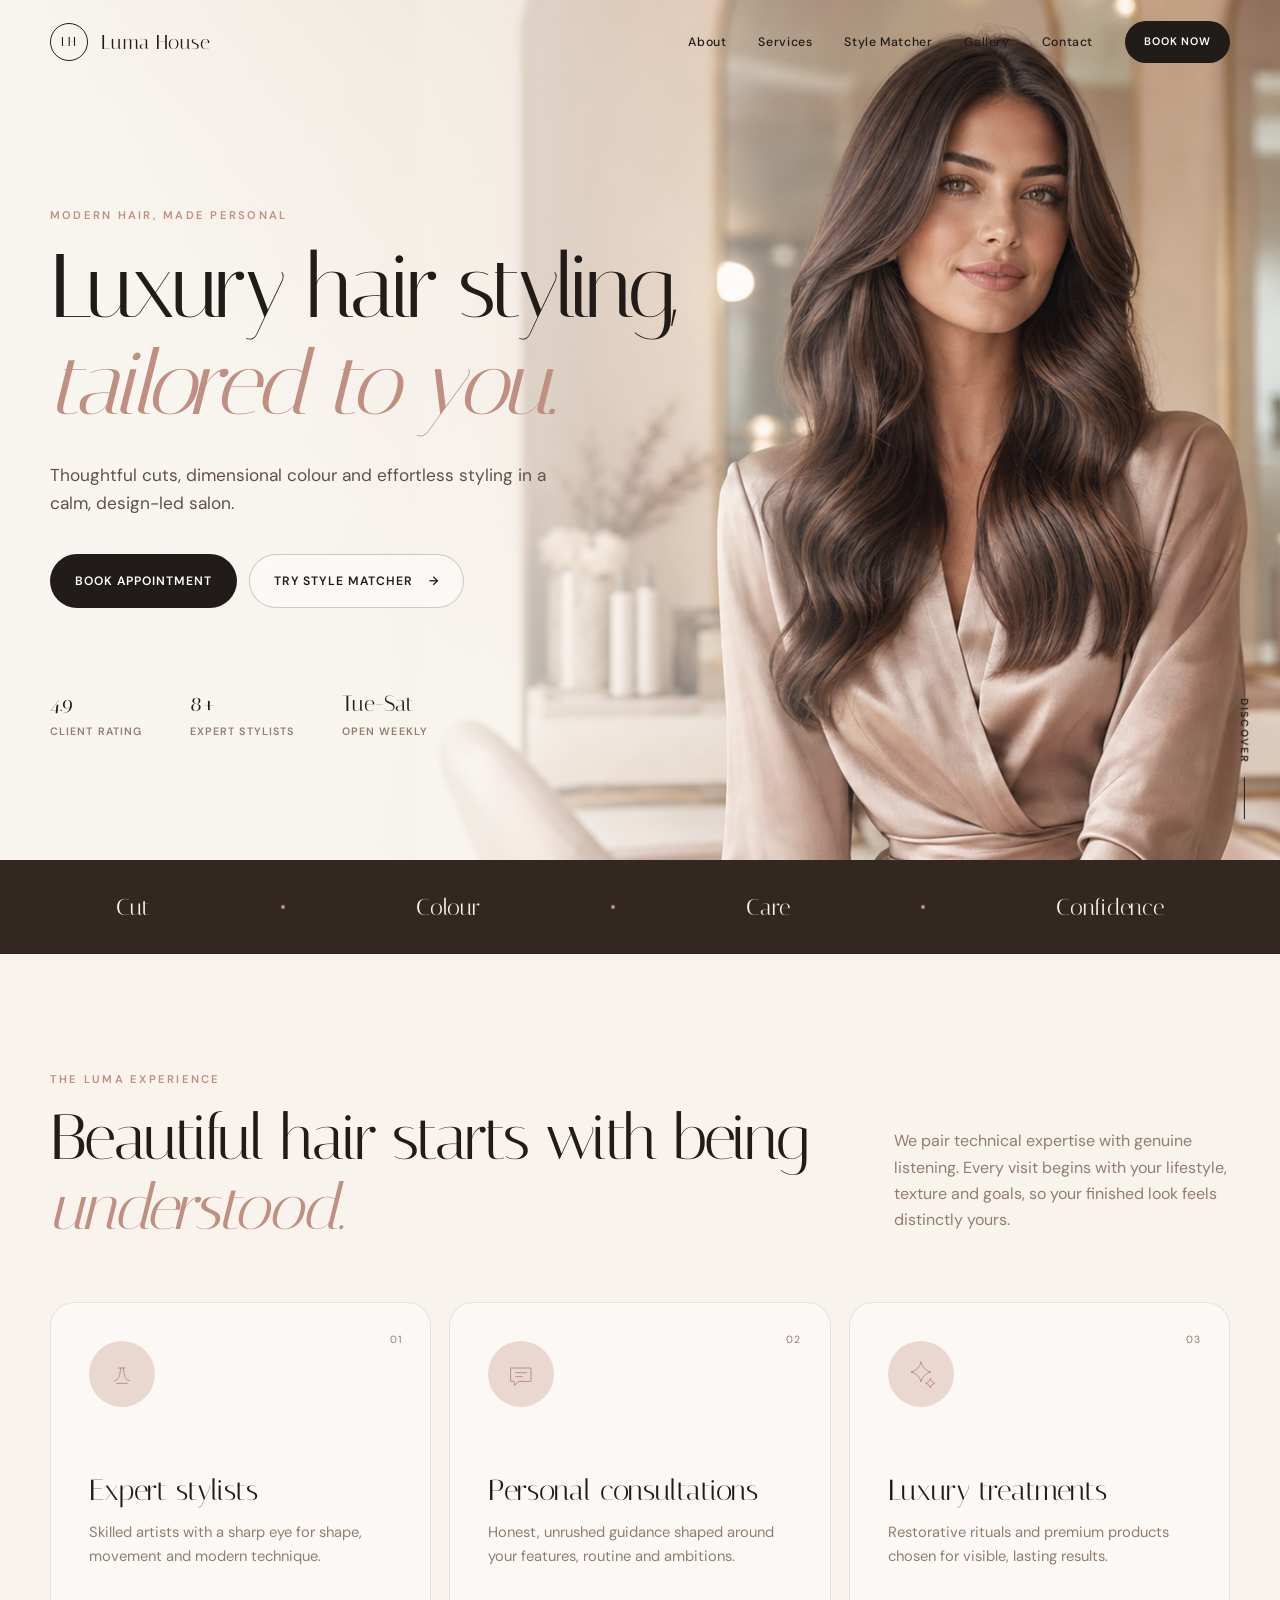
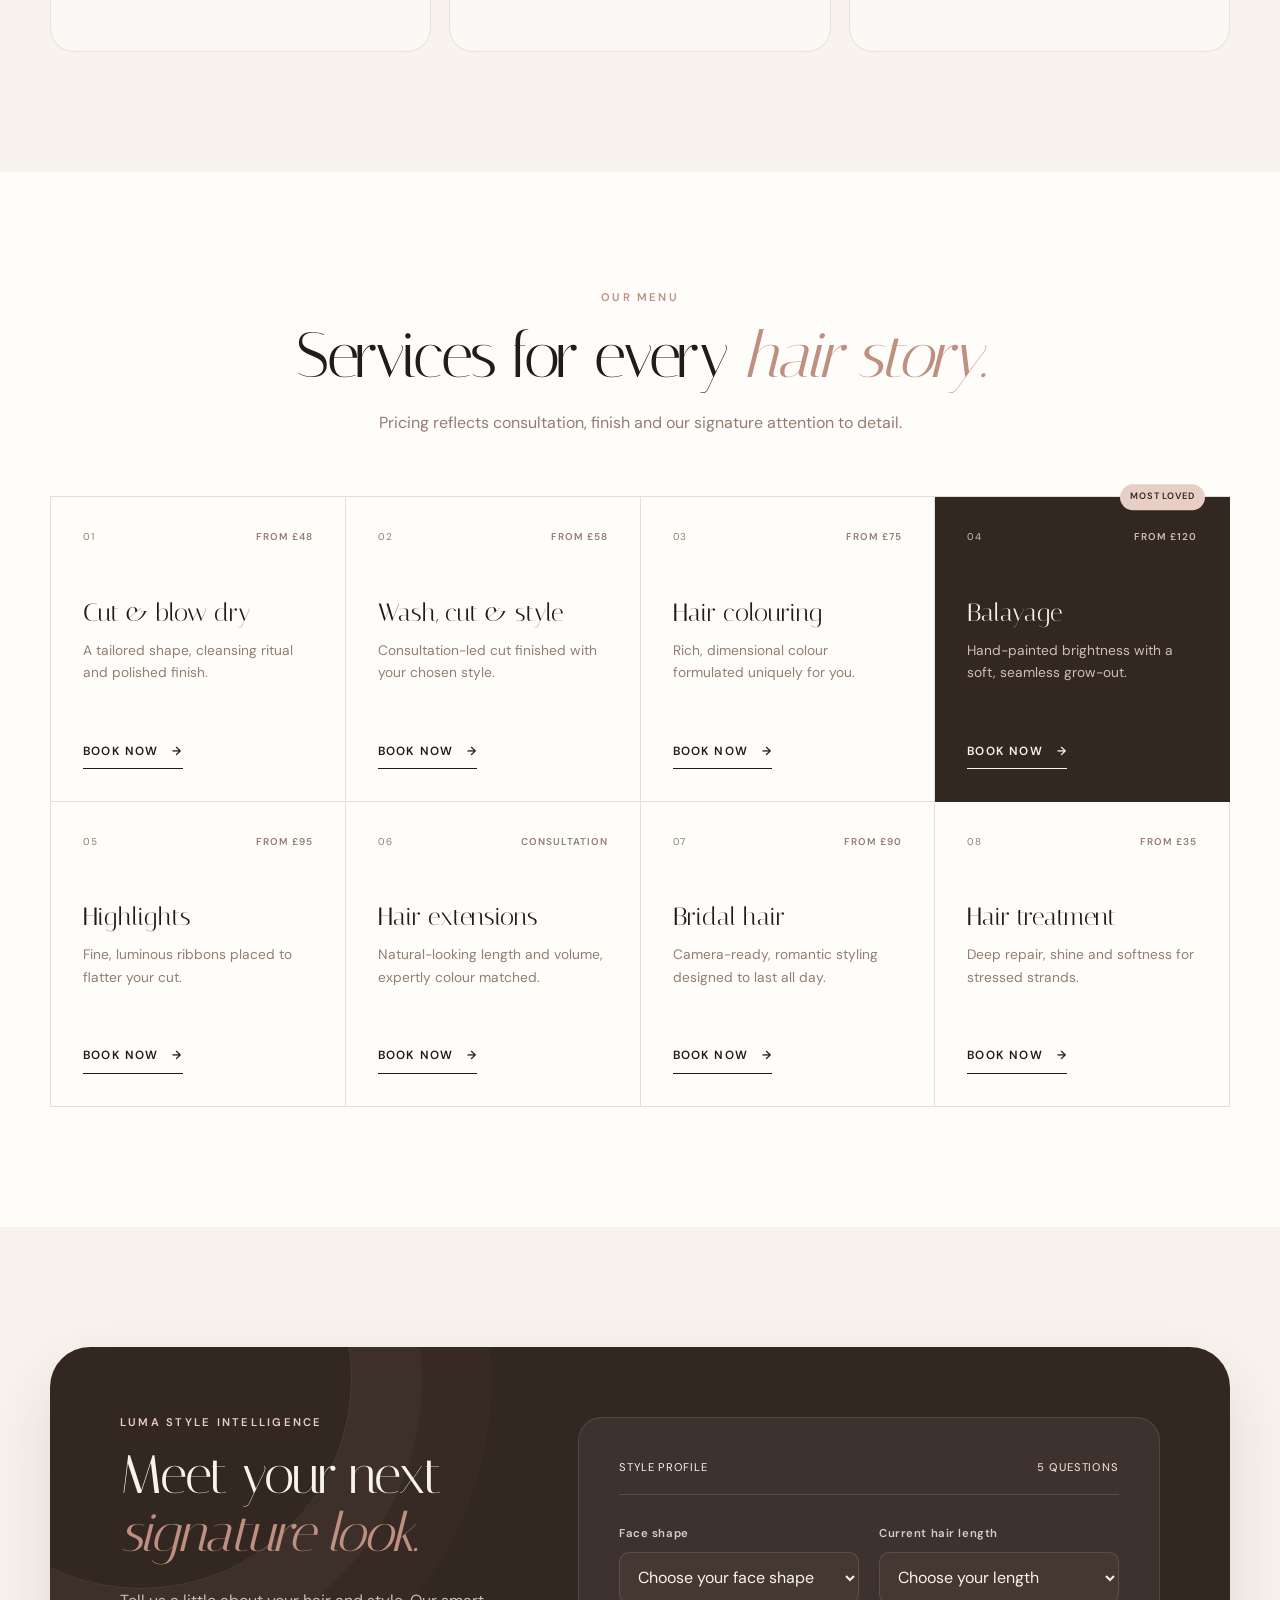
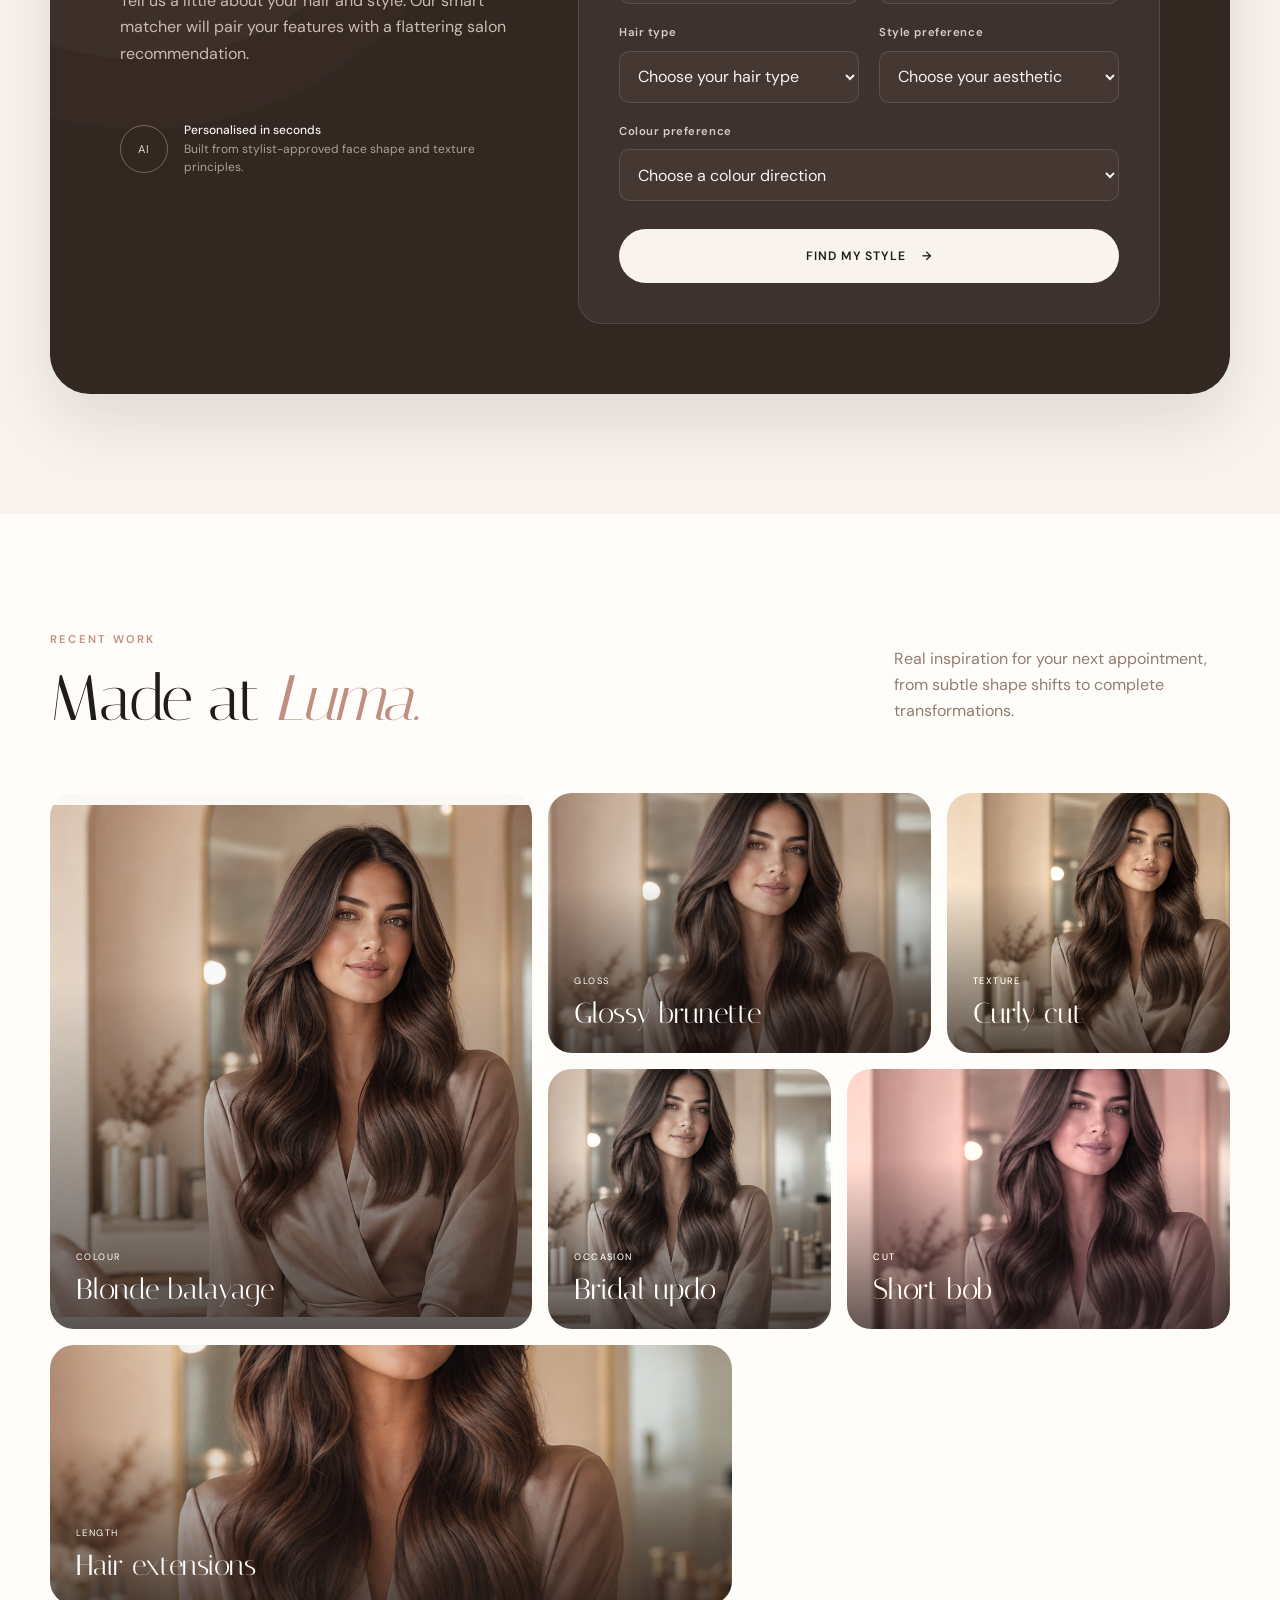
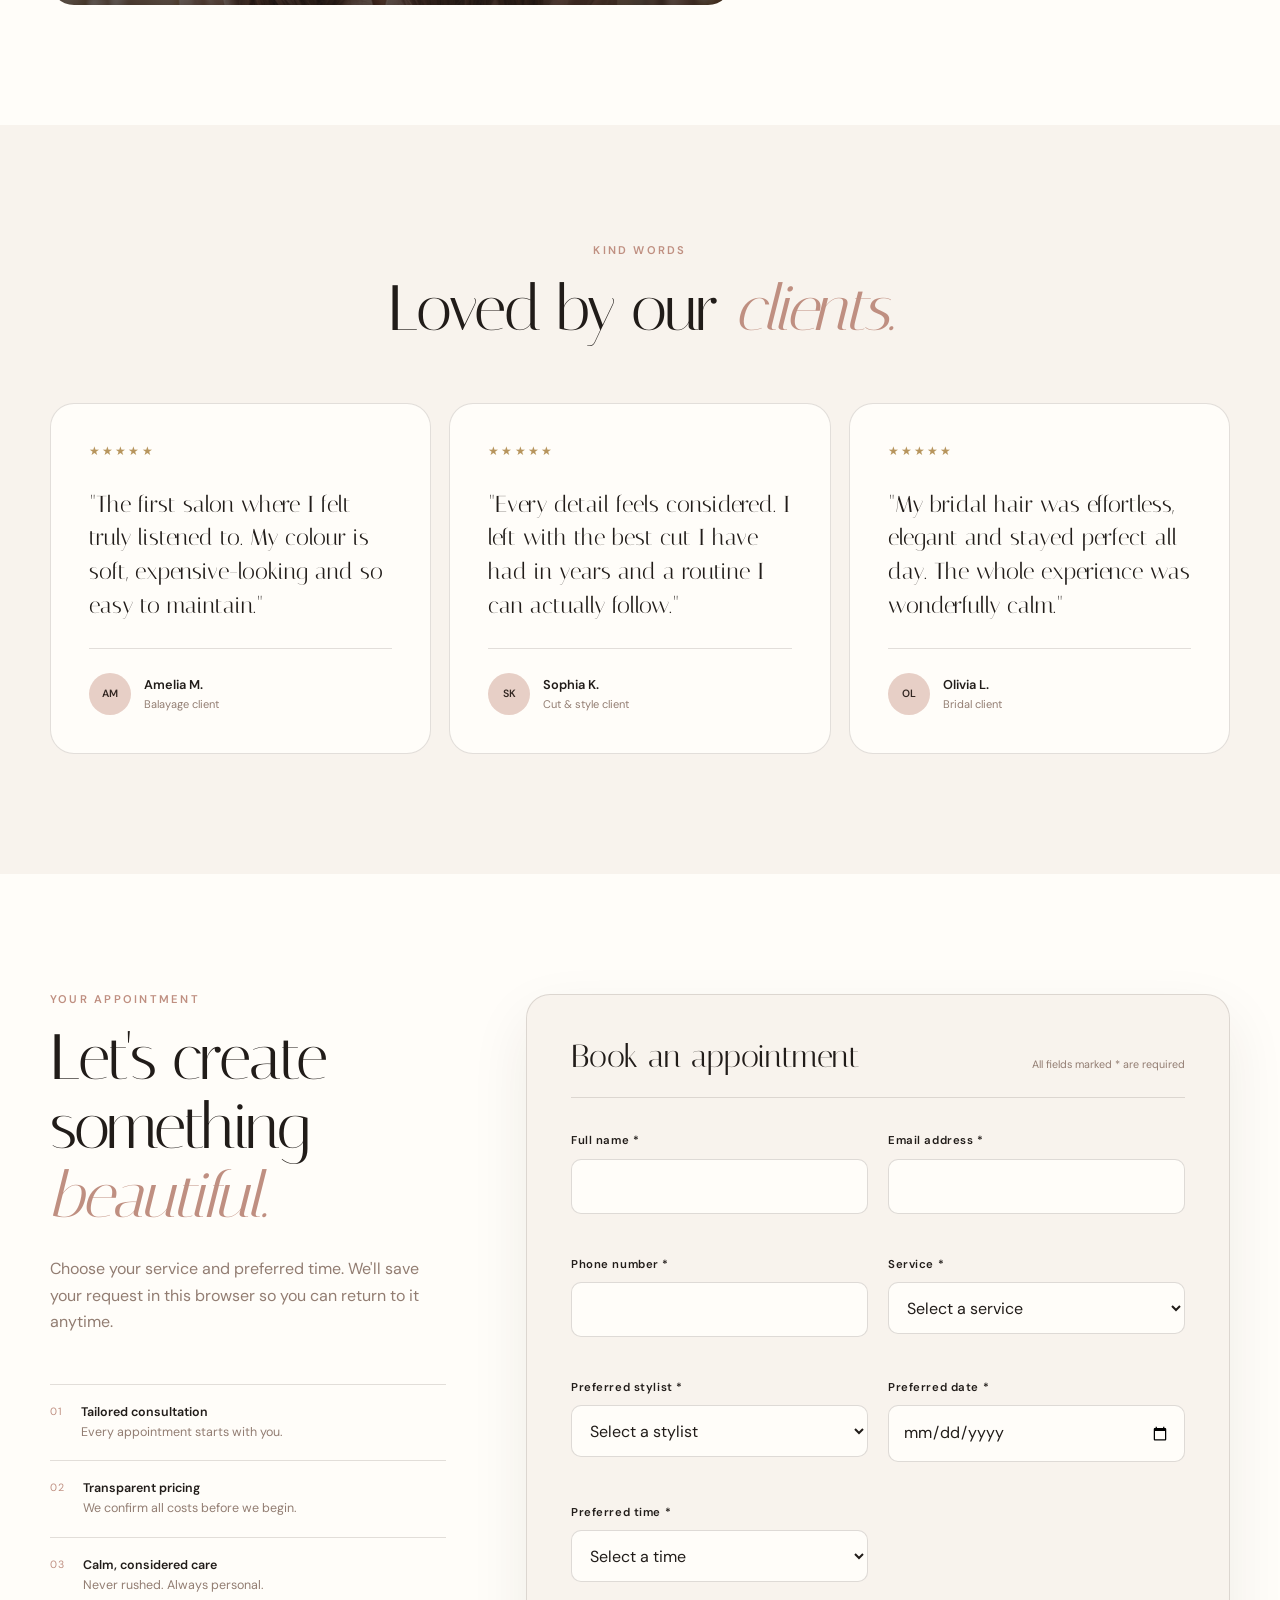
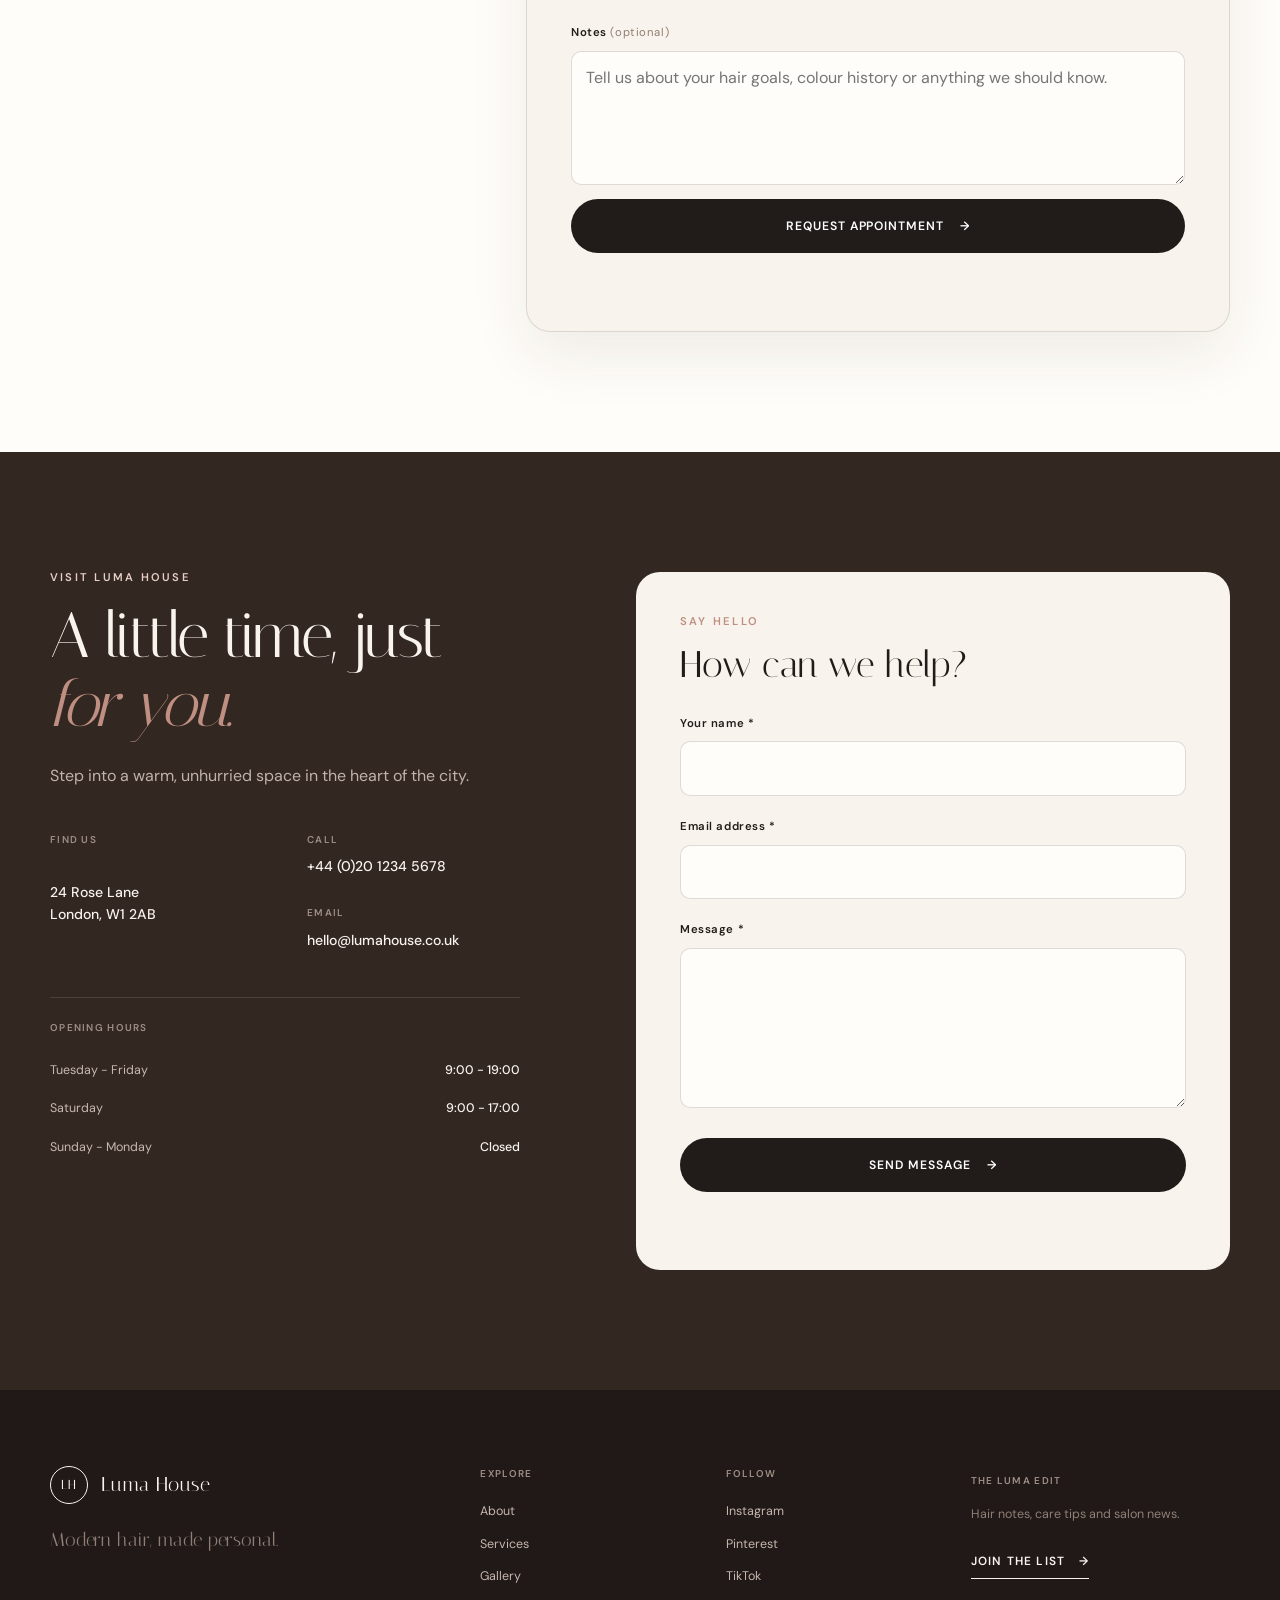
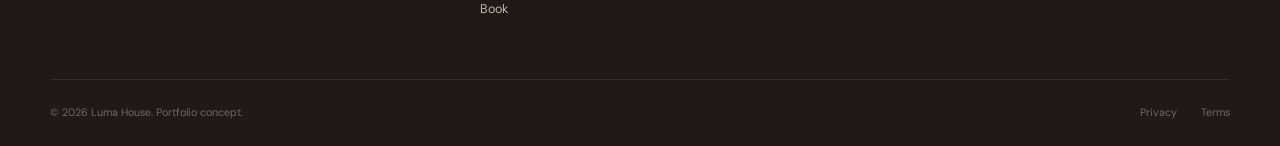
==== index.html @ c241927d "initial commit" ====
<!DOCTYPE html>
<html lang="en">
<head>
  <meta charset="UTF-8">
  <meta name="viewport" content="width=device-width, initial-scale=1.0">
  <meta name="description" content="Luma House is a modern luxury hair salon offering tailored cuts, colour and styling.">
  <title>Luma House | Luxury Hair Salon</title>
  <link rel="preconnect" href="https://fonts.googleapis.com">
  <link rel="preconnect" href="https://fonts.gstatic.com" crossorigin>
  <link href="https://fonts.googleapis.com/css2?family=DM+Sans:wght@400;500;600&family=Italiana&display=swap" rel="stylesheet">
  <link rel="stylesheet" href="styles.css">
</head>
<body>
  <a class="skip-link" href="#main-content">Skip to content</a>

  <header class="site-header" id="site-header">
    <nav class="navbar container" aria-label="Main navigation">
      <a class="brand" href="#home" aria-label="Luma House home">
        <span class="brand-mark">LH</span>
        <span class="brand-name">Luma House</span>
      </a>

      <button class="nav-toggle" type="button" aria-label="Open navigation menu" aria-expanded="false" aria-controls="nav-menu">
        <span></span>
        <span></span>
      </button>

      <div class="nav-menu" id="nav-menu">
        <a href="#about">About</a>
        <a href="#services">Services</a>
        <a href="#style-matcher">Style Matcher</a>
        <a href="#gallery">Gallery</a>
        <a href="#contact">Contact</a>
        <a class="button button-small button-dark" href="#booking">Book now</a>
      </div>
    </nav>
  </header>

  <main id="main-content">
    <section class="hero" id="home" aria-labelledby="hero-title">
      <img class="hero-image" src="assets/salon-hero.png" alt="Client with glossy brunette waves in a warm luxury salon">
      <div class="hero-overlay"></div>
      <div class="hero-content container">
        <p class="eyebrow">Modern hair, made personal</p>
        <h1 id="hero-title">Luxury hair styling,<br><em>tailored to you.</em></h1>
        <p class="hero-copy">Thoughtful cuts, dimensional colour and effortless styling in a calm, design-led salon.</p>
        <div class="hero-actions">
          <a class="button button-dark" href="#booking">Book appointment</a>
          <a class="button button-light" href="#style-matcher">Try style matcher <span aria-hidden="true">&rarr;</span></a>
        </div>
        <div class="hero-meta" aria-label="Salon highlights">
          <div><strong>4.9</strong><span>Client rating</span></div>
          <div><strong>8+</strong><span>Expert stylists</span></div>
          <div><strong>Tue-Sat</strong><span>Open weekly</span></div>
        </div>
      </div>
      <a class="scroll-cue" href="#about" aria-label="Scroll to about section">
        <span>Discover</span>
        <i aria-hidden="true"></i>
      </a>
    </section>

    <section class="section intro-strip" aria-label="Salon philosophy">
      <div class="container intro-strip-inner">
        <span>Cut</span><i></i><span>Colour</span><i></i><span>Care</span><i></i><span>Confidence</span>
      </div>
    </section>

    <section class="section about" id="about">
      <div class="container">
        <div class="section-heading split-heading reveal">
          <div>
            <p class="eyebrow">The Luma experience</p>
            <h2>Beautiful hair starts with being <em>understood.</em></h2>
          </div>
          <p>We pair technical expertise with genuine listening. Every visit begins with your lifestyle, texture and goals, so your finished look feels distinctly yours.</p>
        </div>

        <div class="feature-grid">
          <article class="feature-card reveal">
            <span class="feature-number">01</span>
            <div class="icon-wrap" aria-hidden="true">
              <svg viewBox="0 0 48 48"><path d="M13 34c7-1 8-10 9-19m13 19c-7-1-8-10-9-19M19 15h10M16 38h16" /></svg>
            </div>
            <h3>Expert stylists</h3>
            <p>Skilled artists with a sharp eye for shape, movement and modern technique.</p>
          </article>
          <article class="feature-card reveal">
            <span class="feature-number">02</span>
            <div class="icon-wrap" aria-hidden="true">
              <svg viewBox="0 0 48 48"><path d="M9 15h30v20H21l-7 6v-6H9zM16 22h16M16 28h10" /></svg>
            </div>
            <h3>Personal consultations</h3>
            <p>Honest, unrushed guidance shaped around your features, routine and ambitions.</p>
          </article>
          <article class="feature-card reveal">
            <span class="feature-number">03</span>
            <div class="icon-wrap" aria-hidden="true">
              <svg viewBox="0 0 48 48"><path d="M24 6c2 8 7 13 15 15-8 2-13 7-15 15-2-8-7-13-15-15 8-2 13-7 15-15zM38 31c1 4 3 6 7 7-4 1-6 3-7 7-1-4-3-6-7-7 4-1 6-3 7-7z" /></svg>
            </div>
            <h3>Luxury treatments</h3>
            <p>Restorative rituals and premium products chosen for visible, lasting results.</p>
          </article>
        </div>
      </div>
    </section>

    <section class="section services" id="services">
      <div class="container">
        <div class="section-heading centered reveal">
          <p class="eyebrow">Our menu</p>
          <h2>Services for every <em>hair story.</em></h2>
          <p>Pricing reflects consultation, finish and our signature attention to detail.</p>
        </div>

        <div class="service-grid">
          <article class="service-card reveal">
            <div class="service-top"><span>01</span><strong>from &pound;48</strong></div>
            <h3>Cut &amp; blow dry</h3>
            <p>A tailored shape, cleansing ritual and polished finish.</p>
            <button class="text-link service-book" type="button" data-service="Cut and blow dry">Book now <span>&rarr;</span></button>
          </article>
          <article class="service-card reveal">
            <div class="service-top"><span>02</span><strong>from &pound;58</strong></div>
            <h3>Wash, cut &amp; style</h3>
            <p>Consultation-led cut finished with your chosen style.</p>
            <button class="text-link service-book" type="button" data-service="Wash, cut and style">Book now <span>&rarr;</span></button>
          </article>
          <article class="service-card reveal">
            <div class="service-top"><span>03</span><strong>from &pound;75</strong></div>
            <h3>Hair colouring</h3>
            <p>Rich, dimensional colour formulated uniquely for you.</p>
            <button class="text-link service-book" type="button" data-service="Hair colouring">Book now <span>&rarr;</span></button>
          </article>
          <article class="service-card reveal featured-service">
            <span class="popular-tag">Most loved</span>
            <div class="service-top"><span>04</span><strong>from &pound;120</strong></div>
            <h3>Balayage</h3>
            <p>Hand-painted brightness with a soft, seamless grow-out.</p>
            <button class="text-link service-book" type="button" data-service="Balayage">Book now <span>&rarr;</span></button>
          </article>
          <article class="service-card reveal">
            <div class="service-top"><span>05</span><strong>from &pound;95</strong></div>
            <h3>Highlights</h3>
            <p>Fine, luminous ribbons placed to flatter your cut.</p>
            <button class="text-link service-book" type="button" data-service="Highlights">Book now <span>&rarr;</span></button>
          </article>
          <article class="service-card reveal">
            <div class="service-top"><span>06</span><strong>consultation</strong></div>
            <h3>Hair extensions</h3>
            <p>Natural-looking length and volume, expertly colour matched.</p>
            <button class="text-link service-book" type="button" data-service="Hair extensions">Book now <span>&rarr;</span></button>
          </article>
          <article class="service-card reveal">
            <div class="service-top"><span>07</span><strong>from &pound;90</strong></div>
            <h3>Bridal hair</h3>
            <p>Camera-ready, romantic styling designed to last all day.</p>
            <button class="text-link service-book" type="button" data-service="Bridal hair">Book now <span>&rarr;</span></button>
          </article>
          <article class="service-card reveal">
            <div class="service-top"><span>08</span><strong>from &pound;35</strong></div>
            <h3>Hair treatment</h3>
            <p>Deep repair, shine and softness for stressed strands.</p>
            <button class="text-link service-book" type="button" data-service="Hair treatment">Book now <span>&rarr;</span></button>
          </article>
        </div>
      </div>
    </section>

    <section class="section matcher-section" id="style-matcher">
      <div class="container">
        <div class="matcher-shell reveal">
          <div class="matcher-intro">
            <p class="eyebrow light">Luma style intelligence</p>
            <h2>Meet your next <em>signature look.</em></h2>
            <p>Tell us a little about your hair and style. Our smart matcher will pair your features with a flattering salon recommendation.</p>
            <div class="matcher-note">
              <span aria-hidden="true">AI</span>
              <p><strong>Personalised in seconds</strong><br>Built from stylist-approved face shape and texture principles.</p>
            </div>
          </div>

          <form class="matcher-form" id="matcher-form">
            <div class="matcher-progress"><span>Style profile</span><strong>5 questions</strong></div>
            <div class="matcher-grid">
              <div class="form-group">
                <label for="face-shape">Face shape</label>
                <select id="face-shape" required>
                  <option value="">Choose your face shape</option>
                  <option value="oval">Oval</option>
                  <option value="round">Round</option>
                  <option value="square">Square</option>
                  <option value="heart">Heart</option>
                  <option value="diamond">Diamond</option>
                  <option value="long">Long</option>
                </select>
              </div>
              <div class="form-group">
                <label for="hair-length">Current hair length</label>
                <select id="hair-length" required>
                  <option value="">Choose your length</option>
                  <option value="short">Short</option>
                  <option value="medium">Medium</option>
                  <option value="long">Long</option>
                </select>
              </div>
              <div class="form-group">
                <label for="hair-type">Hair type</label>
                <select id="hair-type" required>
                  <option value="">Choose your hair type</option>
                  <option value="straight">Straight</option>
                  <option value="wavy">Wavy</option>
                  <option value="curly">Curly</option>
                  <option value="coily">Coily</option>
                </select>
              </div>
              <div class="form-group">
                <label for="style-preference">Style preference</label>
                <select id="style-preference" required>
                  <option value="">Choose your aesthetic</option>
                  <option value="low maintenance">Low maintenance</option>
                  <option value="glam">Glam</option>
                  <option value="professional">Professional</option>
                  <option value="trendy">Trendy</option>
                  <option value="bold">Bold</option>
                </select>
              </div>
              <div class="form-group full-width">
                <label for="colour-preference">Colour preference</label>
                <select id="colour-preference" required>
                  <option value="">Choose a colour direction</option>
                  <option value="natural">Natural</option>
                  <option value="blonde">Blonde</option>
                  <option value="brunette">Brunette</option>
                  <option value="copper">Copper</option>
                  <option value="pastel">Pastel</option>
                  <option value="vivid">Vivid</option>
                </select>
              </div>
            </div>
            <button class="button button-cream button-wide" type="submit">Find my style <span aria-hidden="true">&rarr;</span></button>
          </form>

          <div class="matcher-result" id="matcher-result" aria-live="polite" hidden>
            <div class="result-heading">
              <div>
                <p class="eyebrow light">Your Luma match</p>
                <h3 id="result-name"></h3>
              </div>
              <span class="match-score">98% match</span>
            </div>
            <p class="result-reason" id="result-reason"></p>
            <div class="result-details">
              <div><span>Colour direction</span><strong id="result-colour"></strong></div>
              <div><span>Maintenance</span><strong id="result-maintenance"></strong></div>
              <div><span>Salon service</span><strong id="result-service"></strong></div>
            </div>
            <div class="result-actions">
              <button class="button button-cream" id="book-style" type="button">Book this style</button>
              <button class="text-link light-link" id="restart-matcher" type="button">Start again</button>
            </div>
          </div>
        </div>
      </div>
    </section>

    <section class="section gallery" id="gallery">
      <div class="container">
        <div class="section-heading split-heading reveal">
          <div>
            <p class="eyebrow">Recent work</p>
            <h2>Made at <em>Luma.</em></h2>
          </div>
          <p>Real inspiration for your next appointment, from subtle shape shifts to complete transformations.</p>
        </div>
        <div class="gallery-grid">
          <article class="gallery-card gallery-one reveal"><div><span>Colour</span><h3>Blonde balayage</h3></div></article>
          <article class="gallery-card gallery-two reveal"><div><span>Gloss</span><h3>Glossy brunette</h3></div></article>
          <article class="gallery-card gallery-three reveal"><div><span>Texture</span><h3>Curly cut</h3></div></article>
          <article class="gallery-card gallery-four reveal"><div><span>Occasion</span><h3>Bridal updo</h3></div></article>
          <article class="gallery-card gallery-five reveal"><div><span>Cut</span><h3>Short bob</h3></div></article>
          <article class="gallery-card gallery-six reveal"><div><span>Length</span><h3>Hair extensions</h3></div></article>
        </div>
      </div>
    </section>

    <section class="section testimonials">
      <div class="container">
        <div class="section-heading centered reveal">
          <p class="eyebrow">Kind words</p>
          <h2>Loved by our <em>clients.</em></h2>
        </div>
        <div class="testimonial-grid">
          <article class="testimonial-card reveal">
            <div class="stars" aria-label="5 out of 5 stars">★★★★★</div>
            <blockquote>"The first salon where I felt truly listened to. My colour is soft, expensive-looking and so easy to maintain."</blockquote>
            <div class="client"><span>AM</span><div><strong>Amelia M.</strong><small>Balayage client</small></div></div>
          </article>
          <article class="testimonial-card reveal">
            <div class="stars" aria-label="5 out of 5 stars">★★★★★</div>
            <blockquote>"Every detail feels considered. I left with the best cut I have had in years and a routine I can actually follow."</blockquote>
            <div class="client"><span>SK</span><div><strong>Sophia K.</strong><small>Cut &amp; style client</small></div></div>
          </article>
          <article class="testimonial-card reveal">
            <div class="stars" aria-label="5 out of 5 stars">★★★★★</div>
            <blockquote>"My bridal hair was effortless, elegant and stayed perfect all day. The whole experience was wonderfully calm."</blockquote>
            <div class="client"><span>OL</span><div><strong>Olivia L.</strong><small>Bridal client</small></div></div>
          </article>
        </div>
      </div>
    </section>

    <section class="section booking-section" id="booking">
      <div class="container booking-layout">
        <div class="booking-copy reveal">
          <p class="eyebrow">Your appointment</p>
          <h2>Let&apos;s create something <em>beautiful.</em></h2>
          <p>Choose your service and preferred time. We&apos;ll save your request in this browser so you can return to it anytime.</p>
          <div class="booking-promise">
            <div><span aria-hidden="true">01</span><p><strong>Tailored consultation</strong><br>Every appointment starts with you.</p></div>
            <div><span aria-hidden="true">02</span><p><strong>Transparent pricing</strong><br>We confirm all costs before we begin.</p></div>
            <div><span aria-hidden="true">03</span><p><strong>Calm, considered care</strong><br>Never rushed. Always personal.</p></div>
          </div>
        </div>

        <div class="booking-panel reveal">
          <form id="booking-form" novalidate>
            <div class="form-header">
              <h3>Book an appointment</h3>
              <span>All fields marked * are required</span>
            </div>
            <div class="form-grid">
              <div class="form-group">
                <label for="booking-name">Full name *</label>
                <input type="text" id="booking-name" name="name" autocomplete="name" required>
                <small class="error-message"></small>
              </div>
              <div class="form-group">
                <label for="booking-email">Email address *</label>
                <input type="email" id="booking-email" name="email" autocomplete="email" required>
                <small class="error-message"></small>
              </div>
              <div class="form-group">
                <label for="booking-phone">Phone number *</label>
                <input type="tel" id="booking-phone" name="phone" autocomplete="tel" required>
                <small class="error-message"></small>
              </div>
              <div class="form-group">
                <label for="booking-service">Service *</label>
                <select id="booking-service" name="service" required>
                  <option value="">Select a service</option>
                  <option>Cut and blow dry</option>
                  <option>Wash, cut and style</option>
                  <option>Hair colouring</option>
                  <option>Balayage</option>
                  <option>Highlights</option>
                  <option>Hair extensions</option>
                  <option>Bridal hair</option>
                  <option>Hair treatment</option>
                </select>
                <small class="error-message"></small>
              </div>
              <div class="form-group">
                <label for="booking-stylist">Preferred stylist *</label>
                <select id="booking-stylist" name="stylist" required>
                  <option value="">Select a stylist</option>
                  <option>No preference</option>
                  <option>Elena - Creative Director</option>
                  <option>Maya - Colour Specialist</option>
                  <option>Isla - Cutting Specialist</option>
                  <option>Amara - Texture Specialist</option>
                </select>
                <small class="error-message"></small>
              </div>
              <div class="form-group">
                <label for="booking-date">Preferred date *</label>
                <input type="date" id="booking-date" name="date" required>
                <small class="error-message"></small>
              </div>
              <div class="form-group">
                <label for="booking-time">Preferred time *</label>
                <select id="booking-time" name="time" required>
                  <option value="">Select a time</option>
                  <option>9:00 AM</option>
                  <option>10:30 AM</option>
                  <option>12:00 PM</option>
                  <option>1:30 PM</option>
                  <option>3:00 PM</option>
                  <option>4:30 PM</option>
                  <option>6:00 PM</option>
                </select>
                <small class="error-message"></small>
              </div>
              <div class="form-group full-width">
                <label for="booking-notes">Notes <span>(optional)</span></label>
                <textarea id="booking-notes" name="notes" rows="4" placeholder="Tell us about your hair goals, colour history or anything we should know."></textarea>
              </div>
            </div>
            <button class="button button-dark button-wide" type="submit">Request appointment <span aria-hidden="true">&rarr;</span></button>
            <p class="form-status" id="booking-status" role="status"></p>
          </form>

          <div class="booking-summary" id="booking-summary" hidden>
            <div class="summary-icon" aria-hidden="true">&#10003;</div>
            <p class="eyebrow">Request saved</p>
            <h3>Your appointment</h3>
            <p class="summary-lead">We&apos;ve saved your booking request. A member of the Luma team would normally confirm this with you shortly.</p>
            <dl id="booking-details"></dl>
            <div class="summary-actions">
              <button class="button button-dark" id="edit-booking" type="button">Edit booking</button>
              <button class="text-link danger-link" id="cancel-booking" type="button">Cancel booking</button>
            </div>
          </div>
        </div>
      </div>
    </section>

    <section class="section contact" id="contact">
      <div class="container contact-layout">
        <div class="contact-info reveal">
          <p class="eyebrow light">Visit Luma House</p>
          <h2>A little time, just <em>for you.</em></h2>
          <p>Step into a warm, unhurried space in the heart of the city.</p>
          <address>
            <div><span>Find us</span><strong>24 Rose Lane<br>London, W1 2AB</strong></div>
            <div><span>Call</span><a href="tel:+442012345678">+44 (0)20 1234 5678</a></div>
            <div><span>Email</span><a href="mailto:hello@lumahouse.co.uk">hello@lumahouse.co.uk</a></div>
          </address>
          <div class="hours">
            <span>Opening hours</span>
            <div><p>Tuesday - Friday</p><strong>9:00 - 19:00</strong></div>
            <div><p>Saturday</p><strong>9:00 - 17:00</strong></div>
            <div><p>Sunday - Monday</p><strong>Closed</strong></div>
          </div>
        </div>

        <form class="contact-form reveal" id="contact-form" novalidate>
          <p class="eyebrow">Say hello</p>
          <h3>How can we help?</h3>
          <div class="form-group">
            <label for="contact-name">Your name *</label>
            <input type="text" id="contact-name" name="name" required>
            <small class="error-message"></small>
          </div>
          <div class="form-group">
            <label for="contact-email">Email address *</label>
            <input type="email" id="contact-email" name="email" required>
            <small class="error-message"></small>
          </div>
          <div class="form-group">
            <label for="contact-message">Message *</label>
            <textarea id="contact-message" name="message" rows="5" required></textarea>
            <small class="error-message"></small>
          </div>
          <button class="button button-dark button-wide" type="submit">Send message <span aria-hidden="true">&rarr;</span></button>
          <p class="form-status" id="contact-status" role="status"></p>
        </form>
      </div>
    </section>
  </main>

  <footer class="site-footer">
    <div class="container footer-main">
      <div>
        <a class="brand footer-brand" href="#home"><span class="brand-mark">LH</span><span class="brand-name">Luma House</span></a>
        <p>Modern hair, made personal.</p>
      </div>
      <div class="footer-links">
        <span>Explore</span>
        <a href="#about">About</a>
        <a href="#services">Services</a>
        <a href="#gallery">Gallery</a>
        <a href="#booking">Book</a>
      </div>
      <div class="footer-links">
        <span>Follow</span>
        <a href="#" aria-label="Luma House on Instagram">Instagram</a>
        <a href="#" aria-label="Luma House on Pinterest">Pinterest</a>
        <a href="#" aria-label="Luma House on TikTok">TikTok</a>
      </div>
      <div class="footer-newsletter">
        <span>The Luma edit</span>
        <p>Hair notes, care tips and salon news.</p>
        <a class="text-link light-link" href="mailto:hello@lumahouse.co.uk?subject=Join%20the%20Luma%20Edit">Join the list <span>&rarr;</span></a>
      </div>
    </div>
    <div class="container footer-bottom">
      <p>&copy; <span id="current-year"></span> Luma House. Portfolio concept.</p>
      <div><a href="#">Privacy</a><a href="#">Terms</a></div>
    </div>
  </footer>

  <button class="back-to-top" id="back-to-top" type="button" aria-label="Back to top">&uarr;</button>

  <script src="script.js"></script>
</body>
</html>
---- styles.css ----
:root {
  --ink: #211c19;
  --espresso: #332722;
  --cream: #f8f3ed;
  --paper: #fffdf9;
  --blush: #e7cfc6;
  --rose: #bf8f81;
  --taupe: #927d72;
  --gold: #b7955d;
  --line: rgba(51, 39, 34, 0.14);
  --white: #ffffff;
  --danger: #9e443f;
  --font-display: "Italiana", Georgia, serif;
  --font-body: "DM Sans", Arial, sans-serif;
  --radius-sm: 12px;
  --radius-md: 24px;
  --radius-lg: 40px;
  --shadow: 0 28px 70px rgba(52, 36, 29, 0.12);
  --transition: 240ms ease;
}

* {
  box-sizing: border-box;
  margin: 0;
  padding: 0;
}

html {
  scroll-behavior: smooth;
  scroll-padding-top: 88px;
}

body {
  color: var(--ink);
  background: var(--paper);
  font-family: var(--font-body);
  font-size: 16px;
  line-height: 1.65;
  -webkit-font-smoothing: antialiased;
}

body.menu-open {
  overflow: hidden;
}

button,
input,
select,
textarea {
  font: inherit;
}

button,
a {
  -webkit-tap-highlight-color: transparent;
}

button {
  color: inherit;
}

a {
  color: inherit;
  text-decoration: none;
}

img {
  display: block;
  max-width: 100%;
}

.container {
  width: min(1180px, calc(100% - 48px));
  margin-inline: auto;
}

.section {
  padding: 120px 0;
}

.skip-link {
  position: fixed;
  z-index: 1000;
  top: 10px;
  left: 10px;
  padding: 10px 16px;
  transform: translateY(-150%);
  border-radius: 8px;
  color: var(--white);
  background: var(--ink);
  transition: transform var(--transition);
}

.skip-link:focus {
  transform: translateY(0);
}

.eyebrow {
  margin-bottom: 18px;
  color: var(--rose);
  font-size: 0.7rem;
  font-weight: 600;
  letter-spacing: 0.2em;
  line-height: 1;
  text-transform: uppercase;
}

.eyebrow.light {
  color: var(--blush);
}

h1,
h2,
h3 {
  font-family: var(--font-display);
  font-weight: 400;
  line-height: 1.08;
}

h1 {
  max-width: 780px;
  font-size: clamp(3.6rem, 7vw, 7rem);
  letter-spacing: -0.045em;
}

h2 {
  font-size: clamp(2.8rem, 5vw, 5rem);
  letter-spacing: -0.035em;
}

h3 {
  font-size: 1.8rem;
}

h1 em,
h2 em {
  color: var(--rose);
  font-weight: 400;
}

.button {
  display: inline-flex;
  min-height: 54px;
  align-items: center;
  justify-content: center;
  gap: 16px;
  padding: 14px 24px;
  border: 1px solid transparent;
  border-radius: 999px;
  cursor: pointer;
  font-size: 0.76rem;
  font-weight: 600;
  letter-spacing: 0.08em;
  text-transform: uppercase;
  transition: transform var(--transition), background-color var(--transition), color var(--transition), border-color var(--transition);
}

.button:hover {
  transform: translateY(-2px);
}

.button:focus-visible,
.text-link:focus-visible,
.nav-toggle:focus-visible,
a:focus-visible,
input:focus-visible,
select:focus-visible,
textarea:focus-visible {
  outline: 3px solid rgba(191, 143, 129, 0.45);
  outline-offset: 3px;
}

.button-dark {
  color: var(--white);
  background: var(--ink);
}

.button-dark:hover {
  background: var(--rose);
}

.button-light {
  border-color: rgba(33, 28, 25, 0.22);
  background: rgba(255, 255, 255, 0.45);
  backdrop-filter: blur(8px);
}

.button-light:hover {
  border-color: var(--ink);
  background: var(--white);
}

.button-cream {
  color: var(--ink);
  background: var(--cream);
}

.button-cream:hover {
  background: var(--blush);
}

.button-small {
  min-height: 42px;
  padding: 10px 18px;
  font-size: 0.68rem;
}

.button-wide {
  width: 100%;
}

.text-link {
  display: inline-flex;
  align-items: center;
  gap: 14px;
  padding: 0 0 7px;
  border: 0;
  border-bottom: 1px solid currentColor;
  cursor: pointer;
  color: var(--ink);
  background: none;
  font-size: 0.74rem;
  font-weight: 600;
  letter-spacing: 0.1em;
  text-transform: uppercase;
  transition: gap var(--transition), color var(--transition);
}

.text-link:hover {
  gap: 20px;
  color: var(--rose);
}

.site-header {
  position: fixed;
  z-index: 100;
  top: 0;
  left: 0;
  width: 100%;
  border-bottom: 1px solid transparent;
  transition: background-color var(--transition), border-color var(--transition), box-shadow var(--transition);
}

.site-header.scrolled {
  border-color: var(--line);
  background: rgba(255, 253, 249, 0.92);
  box-shadow: 0 10px 30px rgba(38, 27, 23, 0.05);
  backdrop-filter: blur(16px);
}

.navbar {
  display: flex;
  height: 84px;
  align-items: center;
  justify-content: space-between;
}

.brand {
  display: inline-flex;
  align-items: center;
  gap: 13px;
}

.brand-mark {
  display: grid;
  width: 38px;
  height: 38px;
  place-items: center;
  border: 1px solid currentColor;
  border-radius: 50%;
  font-family: var(--font-display);
  font-size: 0.8rem;
  letter-spacing: 0.08em;
}

.brand-name {
  font-family: var(--font-display);
  font-size: 1.25rem;
  letter-spacing: 0.02em;
}

.nav-menu {
  display: flex;
  align-items: center;
  gap: 32px;
}

.nav-menu > a:not(.button) {
  position: relative;
  font-size: 0.77rem;
  font-weight: 500;
  letter-spacing: 0.05em;
}

.nav-menu > a:not(.button)::after {
  position: absolute;
  right: 0;
  bottom: -6px;
  left: 0;
  height: 1px;
  transform: scaleX(0);
  background: var(--ink);
  content: "";
  transition: transform var(--transition);
  transform-origin: right;
}

.nav-menu > a:hover::after,
.nav-menu > a.active::after {
  transform: scaleX(1);
  transform-origin: left;
}

.nav-toggle {
  display: none;
  width: 44px;
  height: 44px;
  border: 0;
  border-radius: 50%;
  background: transparent;
  cursor: pointer;
}

.nav-toggle span {
  display: block;
  width: 22px;
  height: 1px;
  margin: 6px auto;
  background: currentColor;
  transition: transform var(--transition);
}

.hero {
  position: relative;
  display: grid;
  min-height: 860px;
  align-items: center;
  overflow: hidden;
  background: #dbc7bb;
}

.hero-image,
.hero-overlay {
  position: absolute;
  inset: 0;
  width: 100%;
  height: 100%;
}

.hero-image {
  object-fit: cover;
  object-position: center;
}

.hero-overlay {
  background: linear-gradient(90deg, rgba(249, 246, 241, 0.96) 0%, rgba(249, 246, 241, 0.78) 38%, rgba(249, 246, 241, 0.04) 68%);
}

.hero-content {
  position: relative;
  z-index: 2;
  padding-top: 90px;
}

.hero-copy {
  max-width: 500px;
  margin: 28px 0 36px;
  color: #5f514a;
  font-size: 1.08rem;
}

.hero-actions {
  display: flex;
  flex-wrap: wrap;
  gap: 12px;
}

.hero-meta {
  display: flex;
  gap: 48px;
  margin-top: 78px;
}

.hero-meta div {
  display: grid;
}

.hero-meta strong {
  font-family: var(--font-display);
  font-size: 1.4rem;
  font-weight: 400;
}

.hero-meta span {
  color: var(--taupe);
  font-size: 0.67rem;
  font-weight: 600;
  letter-spacing: 0.1em;
  text-transform: uppercase;
}

.scroll-cue {
  position: absolute;
  z-index: 2;
  right: 36px;
  bottom: 32px;
  display: flex;
  align-items: center;
  gap: 14px;
  transform: rotate(90deg);
  transform-origin: right center;
  font-size: 0.65rem;
  font-weight: 600;
  letter-spacing: 0.16em;
  text-transform: uppercase;
}

.scroll-cue i {
  width: 42px;
  height: 1px;
  background: currentColor;
}

.intro-strip {
  padding: 28px 0;
  background: var(--espresso);
  color: var(--cream);
}

.intro-strip-inner {
  display: flex;
  align-items: center;
  justify-content: space-around;
}

.intro-strip span {
  font-family: var(--font-display);
  font-size: clamp(1rem, 2vw, 1.45rem);
}

.intro-strip i {
  width: 4px;
  height: 4px;
  border-radius: 50%;
  background: var(--rose);
}

.about {
  background: var(--cream);
}

.section-heading {
  margin-bottom: 60px;
}

.split-heading {
  display: grid;
  grid-template-columns: minmax(0, 1.25fr) minmax(260px, 0.55fr);
  align-items: end;
  gap: 80px;
}

.split-heading > p {
  max-width: 420px;
  padding-bottom: 8px;
  color: var(--taupe);
}

.centered {
  max-width: 720px;
  margin-right: auto;
  margin-left: auto;
  text-align: center;
}

.centered > p:last-child {
  max-width: 540px;
  margin: 20px auto 0;
  color: var(--taupe);
}

.feature-grid {
  display: grid;
  grid-template-columns: repeat(3, 1fr);
  gap: 18px;
}

.feature-card {
  position: relative;
  min-height: 350px;
  padding: 38px;
  border: 1px solid rgba(51, 39, 34, 0.1);
  border-radius: var(--radius-md);
  background: rgba(255, 255, 255, 0.45);
  transition: transform var(--transition), background-color var(--transition), box-shadow var(--transition);
}

.feature-card:hover {
  transform: translateY(-8px);
  background: var(--paper);
  box-shadow: var(--shadow);
}

.feature-number {
  position: absolute;
  top: 28px;
  right: 28px;
  color: var(--taupe);
  font-size: 0.65rem;
  letter-spacing: 0.12em;
}

.icon-wrap {
  display: grid;
  width: 66px;
  height: 66px;
  margin-bottom: 68px;
  place-items: center;
  border-radius: 50%;
  color: var(--rose);
  background: #ead7cf;
}

.icon-wrap svg {
  width: 32px;
  fill: none;
  stroke: currentColor;
  stroke-linecap: round;
  stroke-linejoin: round;
  stroke-width: 1.5;
}

.feature-card h3 {
  margin-bottom: 14px;
}

.feature-card p {
  color: var(--taupe);
  font-size: 0.92rem;
}

.services {
  background: var(--paper);
}

.service-grid {
  display: grid;
  grid-template-columns: repeat(4, 1fr);
  border-top: 1px solid var(--line);
  border-left: 1px solid var(--line);
}

.service-card {
  position: relative;
  min-height: 300px;
  padding: 32px;
  border-right: 1px solid var(--line);
  border-bottom: 1px solid var(--line);
  transition: background-color var(--transition), transform var(--transition), box-shadow var(--transition);
}

.service-card:hover {
  z-index: 2;
  transform: translateY(-5px);
  background: var(--cream);
  box-shadow: var(--shadow);
}

.service-card.featured-service {
  color: var(--cream);
  background: var(--espresso);
}

.service-card.featured-service .service-top,
.service-card.featured-service p {
  color: #cdbfb6;
}

.service-card.featured-service .text-link {
  color: var(--cream);
}

.popular-tag {
  position: absolute;
  top: 0;
  right: 24px;
  padding: 5px 10px;
  transform: translateY(-50%);
  border-radius: 999px;
  color: var(--espresso);
  background: var(--blush);
  font-size: 0.58rem;
  font-weight: 600;
  letter-spacing: 0.1em;
  text-transform: uppercase;
}

.service-top {
  display: flex;
  justify-content: space-between;
  margin-bottom: 54px;
  color: var(--taupe);
  font-size: 0.62rem;
  letter-spacing: 0.1em;
  text-transform: uppercase;
}

.service-top strong {
  font-weight: 600;
}

.service-card h3 {
  margin-bottom: 12px;
  font-size: 1.55rem;
}

.service-card p {
  min-height: 72px;
  margin-bottom: 26px;
  color: var(--taupe);
  font-size: 0.86rem;
}

.matcher-section {
  overflow: hidden;
  background: var(--cream);
}

.matcher-shell {
  position: relative;
  display: grid;
  grid-template-columns: 0.8fr 1.2fr;
  gap: 70px;
  padding: 70px;
  overflow: hidden;
  border-radius: var(--radius-lg);
  color: var(--cream);
  background: var(--espresso);
  box-shadow: var(--shadow);
}

.matcher-shell::before {
  position: absolute;
  top: -180px;
  left: -120px;
  width: 420px;
  height: 420px;
  border: 1px solid rgba(231, 207, 198, 0.12);
  border-radius: 50%;
  box-shadow: 0 0 0 70px rgba(231, 207, 198, 0.03), 0 0 0 140px rgba(231, 207, 198, 0.02);
  content: "";
}

.matcher-intro,
.matcher-form,
.matcher-result {
  position: relative;
  z-index: 2;
}

.matcher-intro h2 {
  font-size: clamp(2.7rem, 4.2vw, 4.5rem);
}

.matcher-intro > p:not(.eyebrow) {
  max-width: 430px;
  margin-top: 26px;
  color: #c9bbb2;
}

.matcher-note {
  display: flex;
  align-items: center;
  gap: 16px;
  margin-top: 54px;
}

.matcher-note > span {
  display: grid;
  width: 48px;
  height: 48px;
  flex: 0 0 auto;
  place-items: center;
  border: 1px solid rgba(231, 207, 198, 0.38);
  border-radius: 50%;
  color: var(--blush);
  font-size: 0.7rem;
  letter-spacing: 0.08em;
}

.matcher-note p {
  color: #ae9e95;
  font-size: 0.75rem;
  line-height: 1.55;
}

.matcher-note strong {
  color: var(--cream);
  font-weight: 500;
}

.matcher-form {
  padding: 40px;
  border: 1px solid rgba(255, 255, 255, 0.1);
  border-radius: var(--radius-md);
  background: rgba(255, 255, 255, 0.055);
}

.matcher-progress {
  display: flex;
  justify-content: space-between;
  margin-bottom: 30px;
  padding-bottom: 18px;
  border-bottom: 1px solid rgba(255, 255, 255, 0.12);
  font-size: 0.7rem;
  letter-spacing: 0.08em;
  text-transform: uppercase;
}

.matcher-progress strong {
  color: var(--blush);
  font-weight: 500;
}

.matcher-grid,
.form-grid {
  display: grid;
  grid-template-columns: repeat(2, minmax(0, 1fr));
  gap: 20px;
}

.full-width {
  grid-column: 1 / -1;
}

.form-group {
  display: flex;
  flex-direction: column;
}

.form-group label {
  margin-bottom: 8px;
  font-size: 0.71rem;
  font-weight: 600;
  letter-spacing: 0.05em;
}

.form-group label span {
  color: var(--taupe);
  font-weight: 400;
}

.form-group input,
.form-group select,
.form-group textarea {
  width: 100%;
  min-height: 52px;
  padding: 13px 14px;
  border: 1px solid rgba(51, 39, 34, 0.16);
  border-radius: 10px;
  color: var(--ink);
  background: var(--paper);
  outline: 0;
  transition: border-color var(--transition), box-shadow var(--transition);
}

.form-group textarea {
  min-height: 110px;
  resize: vertical;
}

.form-group input:focus,
.form-group select:focus,
.form-group textarea:focus {
  border-color: var(--rose);
  box-shadow: 0 0 0 4px rgba(191, 143, 129, 0.12);
}

.form-group.has-error input,
.form-group.has-error select,
.form-group.has-error textarea {
  border-color: var(--danger);
}

.error-message {
  min-height: 18px;
  margin-top: 4px;
  color: var(--danger);
  font-size: 0.69rem;
}

.matcher-form .form-group label {
  color: #d9cec7;
}

.matcher-form .form-group select {
  border-color: rgba(255, 255, 255, 0.12);
  color: var(--cream);
  background-color: #453732;
}

.matcher-form .form-group select option {
  color: var(--ink);
  background: var(--paper);
}

.matcher-form .button {
  margin-top: 28px;
}

.matcher-result {
  display: flex;
  min-height: 500px;
  flex-direction: column;
  justify-content: center;
  padding: 20px 10px;
}

.matcher-result[hidden] {
  display: none;
}

.result-heading {
  display: flex;
  align-items: flex-start;
  justify-content: space-between;
  gap: 20px;
}

.result-heading h3 {
  max-width: 460px;
  color: var(--cream);
  font-size: clamp(2.7rem, 4.5vw, 4.8rem);
}

.match-score {
  flex: 0 0 auto;
  padding: 9px 14px;
  border: 1px solid rgba(231, 207, 198, 0.3);
  border-radius: 999px;
  color: var(--blush);
  font-size: 0.65rem;
  letter-spacing: 0.08em;
  text-transform: uppercase;
}

.result-reason {
  max-width: 620px;
  margin: 24px 0 34px;
  color: #cfc0b7;
}

.result-details {
  display: grid;
  grid-template-columns: repeat(3, 1fr);
  border-top: 1px solid rgba(255, 255, 255, 0.12);
  border-bottom: 1px solid rgba(255, 255, 255, 0.12);
}

.result-details div {
  display: grid;
  gap: 7px;
  padding: 22px 18px 22px 0;
}

.result-details div + div {
  padding-left: 18px;
  border-left: 1px solid rgba(255, 255, 255, 0.12);
}

.result-details span {
  color: #a99a92;
  font-size: 0.61rem;
  letter-spacing: 0.1em;
  text-transform: uppercase;
}

.result-details strong {
  font-size: 0.85rem;
  font-weight: 500;
}

.result-actions {
  display: flex;
  align-items: center;
  gap: 26px;
  margin-top: 36px;
}

.light-link {
  color: var(--cream);
}

.gallery {
  background: var(--paper);
}

.gallery-grid {
  display: grid;
  grid-template-columns: repeat(12, 1fr);
  grid-auto-rows: 260px;
  gap: 16px;
}

.gallery-card {
  position: relative;
  overflow: hidden;
  border-radius: var(--radius-md);
  background-image: linear-gradient(0deg, rgba(26, 18, 15, 0.72), rgba(26, 18, 15, 0.02) 65%), url("assets/salon-hero.png");
  background-repeat: no-repeat;
  background-size: auto, 220%;
  transition: transform 450ms ease, background-size 650ms ease;
}

.gallery-card::after {
  position: absolute;
  inset: 12px;
  border: 1px solid rgba(255, 255, 255, 0.25);
  border-radius: 16px;
  content: "";
  opacity: 0;
  transition: opacity var(--transition);
}

.gallery-card:hover {
  transform: translateY(-4px);
  background-size: auto, 235%;
}

.gallery-card:hover::after {
  opacity: 1;
}

.gallery-card div {
  position: absolute;
  z-index: 2;
  right: 26px;
  bottom: 24px;
  left: 26px;
  color: var(--white);
}

.gallery-card span {
  font-size: 0.58rem;
  letter-spacing: 0.15em;
  text-transform: uppercase;
}

.gallery-card h3 {
  margin-top: 5px;
}

.gallery-one {
  grid-column: span 5;
  grid-row: span 2;
  background-position: center, 73% center;
}

.gallery-two {
  grid-column: span 4;
  background-position: center, 79% 24%;
  filter: saturate(0.82);
}

.gallery-three {
  grid-column: span 3;
  background-position: center, 69% 44%;
  filter: sepia(0.22) contrast(1.05);
}

.gallery-four {
  grid-column: span 3;
  background-position: center, 88% 68%;
  filter: saturate(0.65) brightness(1.06);
}

.gallery-five {
  grid-column: span 4;
  background-position: center, 74% 35%;
  filter: sepia(0.36) hue-rotate(330deg);
}

.gallery-six {
  grid-column: span 7;
  background-position: center, 84% 53%;
  filter: saturate(1.18) contrast(0.96);
}

.testimonials {
  background: var(--cream);
}

.testimonial-grid {
  display: grid;
  grid-template-columns: repeat(3, 1fr);
  gap: 18px;
}

.testimonial-card {
  padding: 38px;
  border: 1px solid var(--line);
  border-radius: var(--radius-md);
  background: var(--paper);
}

.stars {
  margin-bottom: 26px;
  color: var(--gold);
  font-size: 0.75rem;
  letter-spacing: 0.18em;
}

.testimonial-card blockquote {
  min-height: 160px;
  font-family: var(--font-display);
  font-size: 1.45rem;
  line-height: 1.45;
}

.client {
  display: flex;
  align-items: center;
  gap: 13px;
  padding-top: 24px;
  border-top: 1px solid var(--line);
}

.client > span {
  display: grid;
  width: 42px;
  height: 42px;
  place-items: center;
  border-radius: 50%;
  color: var(--espresso);
  background: var(--blush);
  font-size: 0.66rem;
  font-weight: 600;
}

.client div {
  display: grid;
}

.client strong {
  font-size: 0.8rem;
  font-weight: 600;
}

.client small {
  color: var(--taupe);
  font-size: 0.69rem;
}

.booking-section {
  background: var(--paper);
}

.booking-layout {
  display: grid;
  grid-template-columns: minmax(0, 0.72fr) minmax(500px, 1.28fr);
  align-items: start;
  gap: 80px;
}

.booking-copy {
  position: sticky;
  top: 130px;
}

.booking-copy > p:not(.eyebrow) {
  max-width: 440px;
  margin: 26px 0 48px;
  color: var(--taupe);
}

.booking-promise {
  display: grid;
  gap: 18px;
}

.booking-promise div {
  display: flex;
  gap: 18px;
  padding-top: 18px;
  border-top: 1px solid var(--line);
}

.booking-promise span {
  color: var(--rose);
  font-size: 0.66rem;
  letter-spacing: 0.1em;
}

.booking-promise p {
  color: var(--taupe);
  font-size: 0.78rem;
  line-height: 1.6;
}

.booking-promise strong {
  color: var(--ink);
  font-weight: 600;
}

.booking-panel {
  min-height: 700px;
  padding: 44px;
  border: 1px solid var(--line);
  border-radius: var(--radius-md);
  background: var(--cream);
  box-shadow: 0 24px 60px rgba(52, 36, 29, 0.08);
}

.form-header {
  display: flex;
  align-items: end;
  justify-content: space-between;
  gap: 20px;
  margin-bottom: 34px;
  padding-bottom: 24px;
  border-bottom: 1px solid var(--line);
}

.form-header h3 {
  font-size: 2rem;
}

.form-header span {
  color: var(--taupe);
  font-size: 0.67rem;
}

.booking-panel .button-wide {
  margin-top: 14px;
}

.form-status {
  min-height: 22px;
  margin-top: 12px;
  color: var(--danger);
  font-size: 0.76rem;
  text-align: center;
}

.booking-summary {
  padding: 30px 10px;
}

.booking-summary[hidden] {
  display: none;
}

.summary-icon {
  display: grid;
  width: 58px;
  height: 58px;
  margin-bottom: 28px;
  place-items: center;
  border-radius: 50%;
  color: var(--espresso);
  background: var(--blush);
  font-size: 1.1rem;
}

.booking-summary h3 {
  font-size: 2.5rem;
}

.summary-lead {
  max-width: 500px;
  margin: 16px 0 30px;
  color: var(--taupe);
}

.booking-summary dl {
  border-top: 1px solid var(--line);
}

.booking-summary dl div {
  display: grid;
  grid-template-columns: 150px 1fr;
  gap: 20px;
  padding: 15px 0;
  border-bottom: 1px solid var(--line);
}

.booking-summary dt {
  color: var(--taupe);
  font-size: 0.66rem;
  letter-spacing: 0.1em;
  text-transform: uppercase;
}

.booking-summary dd {
  font-size: 0.85rem;
  font-weight: 500;
}

.summary-actions {
  display: flex;
  align-items: center;
  gap: 24px;
  margin-top: 32px;
}

.danger-link {
  color: var(--danger);
}

.contact {
  color: var(--cream);
  background: var(--espresso);
}

.contact-layout {
  display: grid;
  grid-template-columns: 0.9fr 1.1fr;
  gap: 100px;
}

.contact-info h2 {
  max-width: 470px;
}

.contact-info > p:not(.eyebrow) {
  margin: 24px 0 42px;
  color: #c1b2aa;
}

.contact-info address {
  display: grid;
  grid-template-columns: repeat(2, 1fr);
  gap: 28px;
  margin-bottom: 46px;
  font-style: normal;
}

.contact-info address div:first-child {
  grid-row: span 2;
}

.contact-info address div {
  display: grid;
  gap: 7px;
}

.contact-info address span,
.hours > span,
.footer-links > span,
.footer-newsletter > span {
  color: #9f8f86;
  font-size: 0.62rem;
  font-weight: 600;
  letter-spacing: 0.13em;
  text-transform: uppercase;
}

.contact-info address strong,
.contact-info address a {
  color: var(--cream);
  font-size: 0.88rem;
  font-weight: 500;
  line-height: 1.6;
}

.contact-info address a:hover {
  color: var(--blush);
}

.hours {
  max-width: 470px;
  padding-top: 22px;
  border-top: 1px solid rgba(255, 255, 255, 0.12);
}

.hours > span {
  display: block;
  margin-bottom: 14px;
}

.hours div {
  display: flex;
  justify-content: space-between;
  padding: 9px 0;
  color: #c7b9b1;
  font-size: 0.78rem;
}

.hours strong {
  color: var(--cream);
  font-weight: 500;
}

.contact-form {
  padding: 44px;
  border-radius: var(--radius-md);
  color: var(--ink);
  background: var(--cream);
}

.contact-form h3 {
  margin-bottom: 30px;
  font-size: 2.3rem;
}

.contact-form .button {
  margin-top: 8px;
}

.site-footer {
  padding-top: 76px;
  color: #c5b6ae;
  background: #211917;
}

.footer-main {
  display: grid;
  grid-template-columns: 2fr 1fr 1fr 1.4fr;
  gap: 60px;
  padding-bottom: 60px;
}

.footer-brand {
  color: var(--cream);
}

.footer-main > div:first-child > p {
  margin-top: 20px;
  color: #8f7f77;
  font-family: var(--font-display);
  font-size: 1.2rem;
}

.footer-links {
  display: grid;
  align-content: start;
  gap: 12px;
}

.footer-links > span,
.footer-newsletter > span {
  margin-bottom: 7px;
}

.footer-links a {
  font-size: 0.78rem;
}

.footer-links a:hover {
  color: var(--blush);
}

.footer-newsletter p {
  margin: 12px 0 22px;
  color: #8f7f77;
  font-size: 0.78rem;
}

.footer-bottom {
  display: flex;
  justify-content: space-between;
  padding: 24px 0;
  border-top: 1px solid rgba(255, 255, 255, 0.09);
  color: #756760;
  font-size: 0.67rem;
}

.footer-bottom div {
  display: flex;
  gap: 24px;
}

.back-to-top {
  position: fixed;
  z-index: 80;
  right: 24px;
  bottom: 24px;
  display: grid;
  width: 46px;
  height: 46px;
  place-items: center;
  transform: translateY(20px);
  border: 0;
  border-radius: 50%;
  opacity: 0;
  visibility: hidden;
  color: var(--white);
  background: var(--ink);
  box-shadow: 0 8px 22px rgba(33, 28, 25, 0.22);
  cursor: pointer;
  transition: opacity var(--transition), transform var(--transition), visibility var(--transition), background-color var(--transition);
}

.back-to-top.visible {
  transform: translateY(0);
  opacity: 1;
  visibility: visible;
}

.back-to-top:hover {
  background: var(--rose);
}

.reveal {
  transform: translateY(28px);
  opacity: 0;
  transition: opacity 700ms ease, transform 700ms ease;
}

.reveal.is-visible {
  transform: translateY(0);
  opacity: 1;
}

@media (max-width: 1024px) {
  .section {
    padding: 96px 0;
  }

  .nav-menu {
    gap: 20px;
  }

  .nav-menu > a:not(.button) {
    font-size: 0.7rem;
  }

  .hero {
    min-height: 780px;
  }

  .service-grid {
    grid-template-columns: repeat(2, 1fr);
  }

  .matcher-shell {
    gap: 40px;
    padding: 52px 42px;
  }

  .booking-layout {
    grid-template-columns: 0.72fr 1.28fr;
    gap: 40px;
  }

  .booking-panel {
    padding: 32px;
  }

  .contact-layout {
    gap: 56px;
  }
}

@media (max-width: 820px) {
  .container {
    width: min(100% - 36px, 680px);
  }

  .nav-toggle {
    position: relative;
    z-index: 102;
    display: block;
  }

  .nav-toggle[aria-expanded="true"] span:first-child {
    transform: translateY(3.5px) rotate(45deg);
  }

  .nav-toggle[aria-expanded="true"] span:last-child {
    transform: translateY(-3.5px) rotate(-45deg);
  }

  .nav-menu {
    position: fixed;
    z-index: 101;
    inset: 0;
    display: flex;
    flex-direction: column;
    align-items: flex-start;
    justify-content: center;
    gap: 22px;
    padding: 90px 12vw;
    transform: translateX(100%);
    background: var(--cream);
    transition: transform 350ms ease;
  }

  .nav-menu.open {
    transform: translateX(0);
  }

  .nav-menu > a:not(.button) {
    font-family: var(--font-display);
    font-size: 2rem;
  }

  .nav-menu .button {
    margin-top: 12px;
  }

  .hero {
    min-height: 760px;
    align-items: end;
  }

  .hero-image {
    object-position: 62% center;
  }

  .hero-overlay {
    background: linear-gradient(0deg, rgba(249, 246, 241, 0.98) 0%, rgba(249, 246, 241, 0.8) 40%, rgba(249, 246, 241, 0.1) 75%);
  }

  .hero-content {
    padding-top: 180px;
    padding-bottom: 52px;
  }

  h1 {
    font-size: clamp(3.5rem, 12vw, 5.7rem);
  }

  .hero-meta,
  .scroll-cue {
    display: none;
  }

  .split-heading {
    grid-template-columns: 1fr;
    gap: 24px;
  }

  .feature-grid,
  .testimonial-grid {
    grid-template-columns: 1fr;
  }

  .feature-card {
    min-height: auto;
  }

  .icon-wrap {
    margin-bottom: 40px;
  }

  .matcher-shell,
  .booking-layout,
  .contact-layout {
    grid-template-columns: 1fr;
  }

  .matcher-shell {
    gap: 48px;
  }

  .matcher-intro > p:not(.eyebrow) {
    max-width: none;
  }

  .booking-copy {
    position: static;
  }

  .gallery-grid {
    grid-template-columns: repeat(2, 1fr);
    grid-auto-rows: 280px;
  }

  .gallery-card {
    grid-column: span 1;
    grid-row: span 1;
  }

  .gallery-one,
  .gallery-six {
    grid-column: span 2;
  }

  .contact-info {
    padding-bottom: 20px;
  }

  .footer-main {
    grid-template-columns: 2fr 1fr 1fr;
  }

  .footer-newsletter {
    grid-column: 1 / -1;
  }
}

@media (max-width: 560px) {
  .container {
    width: min(100% - 28px, 480px);
  }

  .section {
    padding: 76px 0;
  }

  .navbar {
    height: 72px;
  }

  .hero {
    min-height: 720px;
  }

  .hero-image {
    height: 54%;
    object-position: 64% 20%;
  }

  .hero-overlay {
    background: linear-gradient(0deg, var(--cream) 0%, var(--cream) 51%, rgba(248, 243, 237, 0.02) 78%);
  }

  .hero-content {
    padding-top: 290px;
    padding-bottom: 44px;
  }

  h1 {
    font-size: clamp(3.15rem, 15vw, 4.4rem);
  }

  h2 {
    font-size: clamp(2.55rem, 12vw, 3.6rem);
  }

  .hero-copy {
    margin: 18px 0 28px;
    font-size: 0.92rem;
  }

  .hero-actions {
    display: grid;
  }

  .hero-actions .button {
    width: 100%;
  }

  .intro-strip {
    padding: 20px 0;
  }

  .intro-strip-inner span:nth-of-type(2),
  .intro-strip-inner span:nth-of-type(4),
  .intro-strip-inner i:nth-of-type(2),
  .intro-strip-inner i:nth-of-type(4) {
    display: none;
  }

  .section-heading {
    margin-bottom: 40px;
  }

  .service-grid {
    grid-template-columns: 1fr;
  }

  .service-card {
    min-height: 270px;
  }

  .matcher-shell {
    width: calc(100% + 12px);
    margin-left: -6px;
    padding: 48px 22px;
    border-radius: 28px;
  }

  .matcher-form {
    padding: 24px 18px;
  }

  .matcher-grid,
  .form-grid {
    grid-template-columns: 1fr;
  }

  .full-width {
    grid-column: auto;
  }

  .result-heading {
    display: grid;
  }

  .match-score {
    width: max-content;
  }

  .result-details {
    grid-template-columns: 1fr;
  }

  .result-details div + div {
    padding-left: 0;
    border-top: 1px solid rgba(255, 255, 255, 0.12);
    border-left: 0;
  }

  .result-actions {
    align-items: flex-start;
    flex-direction: column;
  }

  .gallery-grid {
    grid-template-columns: 1fr;
    grid-auto-rows: 320px;
  }

  .gallery-card,
  .gallery-one,
  .gallery-six {
    grid-column: 1;
  }

  .testimonial-card blockquote {
    min-height: auto;
    margin-bottom: 30px;
  }

  .booking-panel,
  .contact-form {
    padding: 28px 20px;
  }

  .form-header {
    align-items: flex-start;
    flex-direction: column;
  }

  .booking-summary dl div {
    grid-template-columns: 1fr;
    gap: 2px;
  }

  .summary-actions {
    align-items: flex-start;
    flex-direction: column;
  }

  .contact-info address {
    grid-template-columns: 1fr;
  }

  .contact-info address div:first-child {
    grid-row: auto;
  }

  .footer-main {
    grid-template-columns: repeat(2, 1fr);
    gap: 44px 28px;
  }

  .footer-main > div:first-child,
  .footer-newsletter {
    grid-column: 1 / -1;
  }

  .footer-bottom {
    align-items: flex-start;
    flex-direction: column;
    gap: 10px;
  }
}

@media (prefers-reduced-motion: reduce) {
  *,
  *::before,
  *::after {
    scroll-behavior: auto !important;
    animation-duration: 0.01ms !important;
    animation-iteration-count: 1 !important;
    transition-duration: 0.01ms !important;
  }

  .reveal {
    transform: none;
    opacity: 1;
  }
}
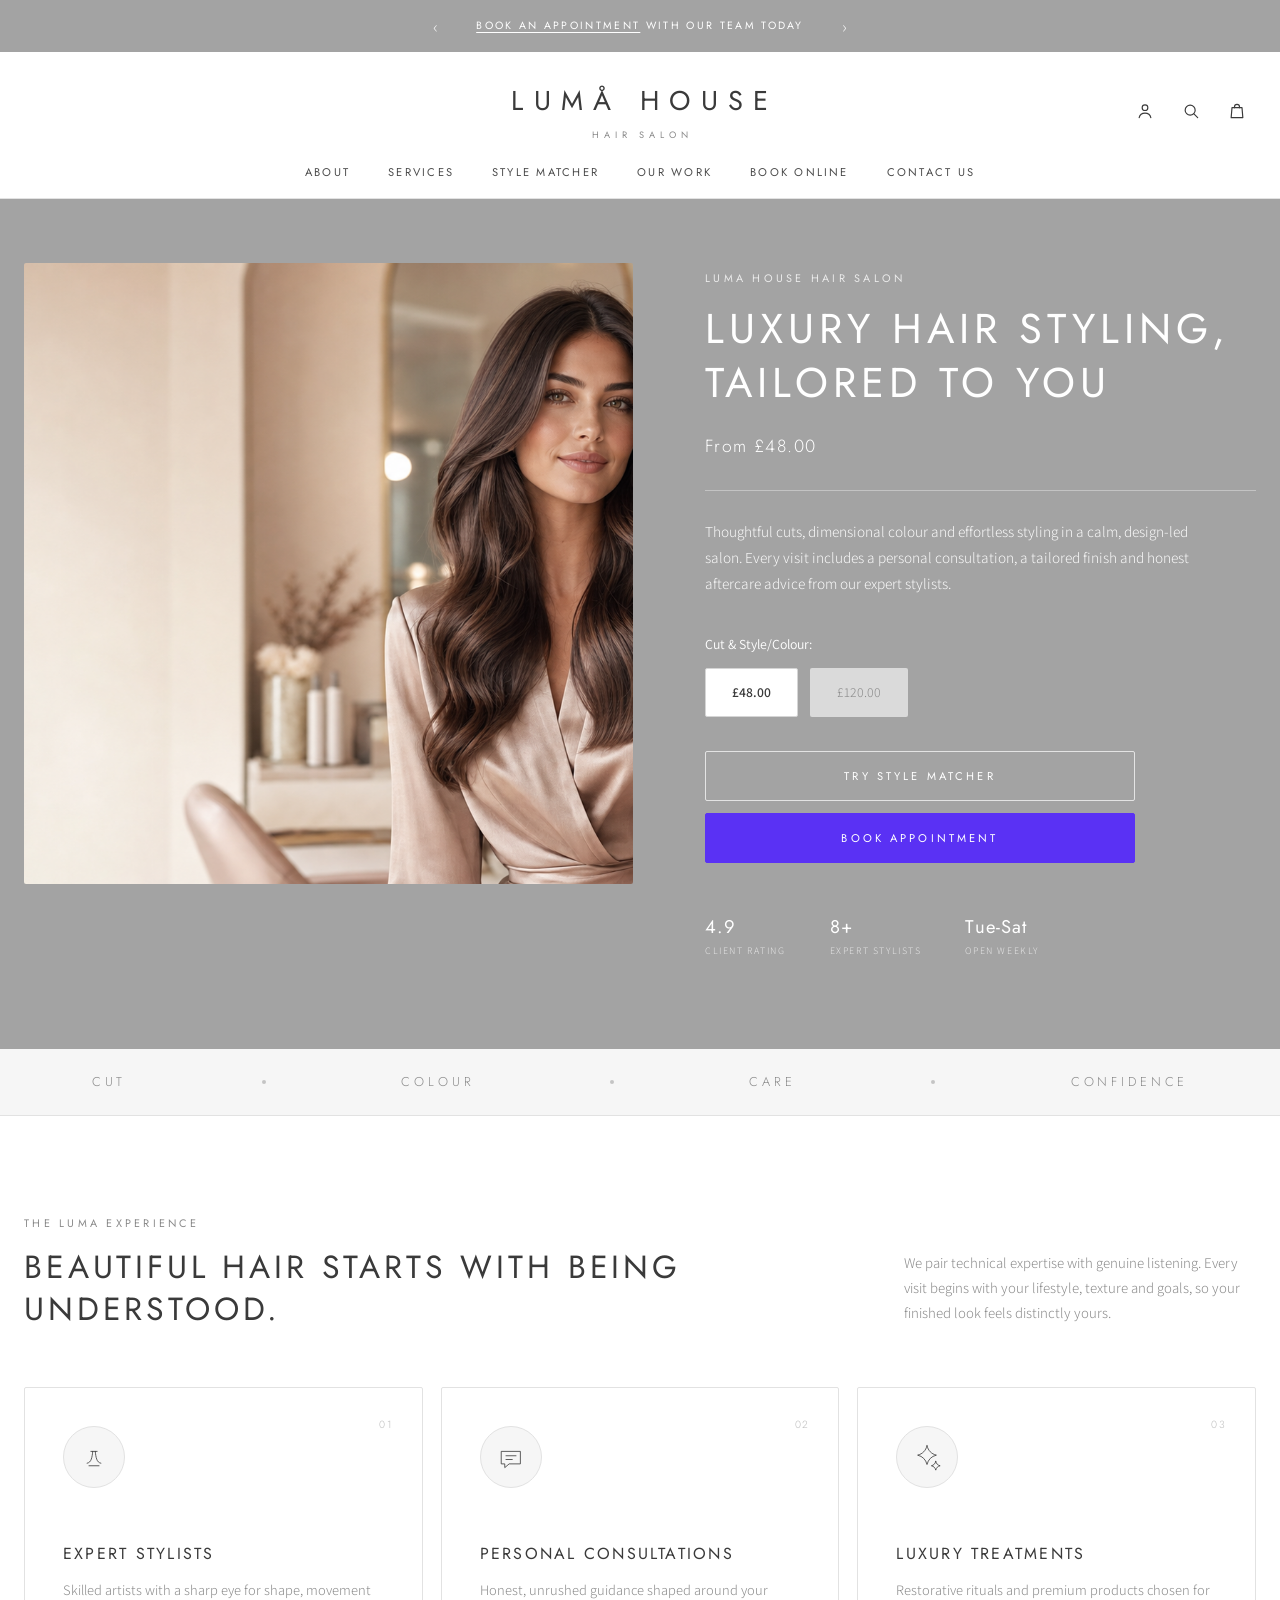
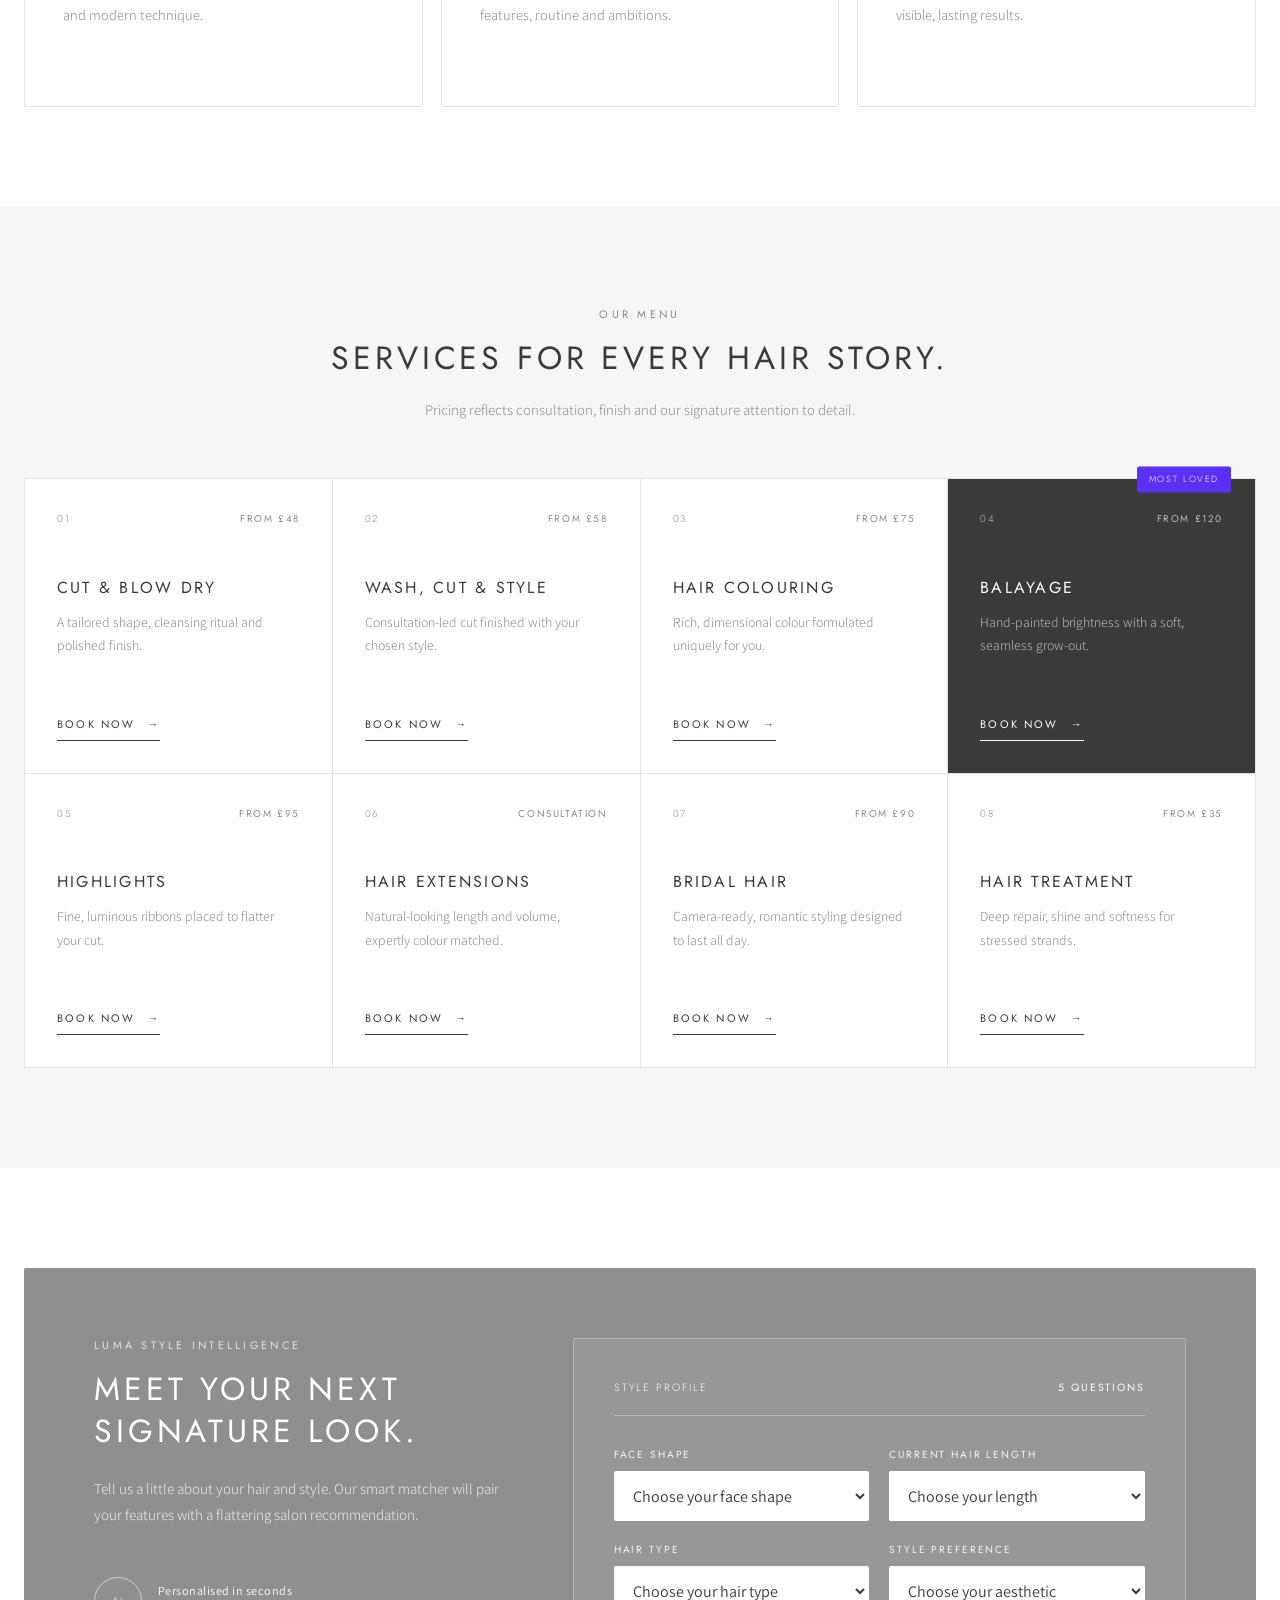
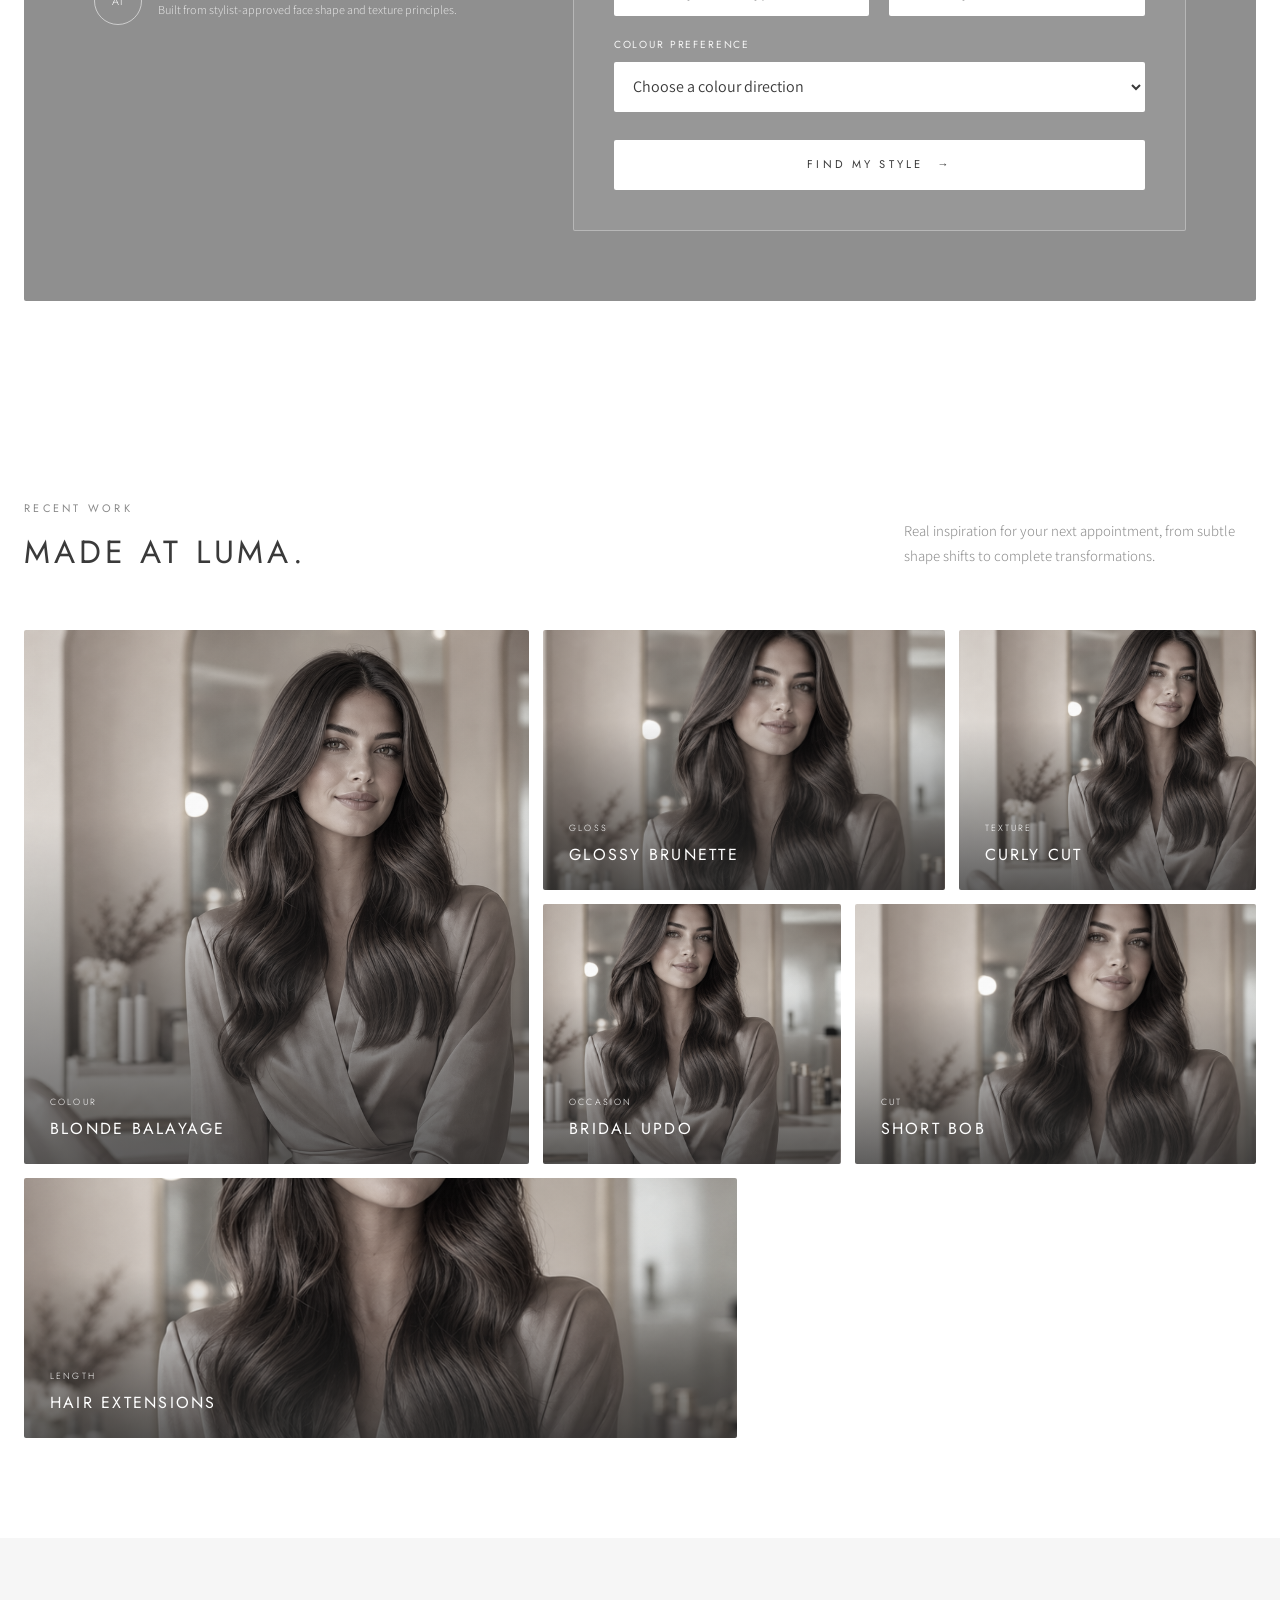
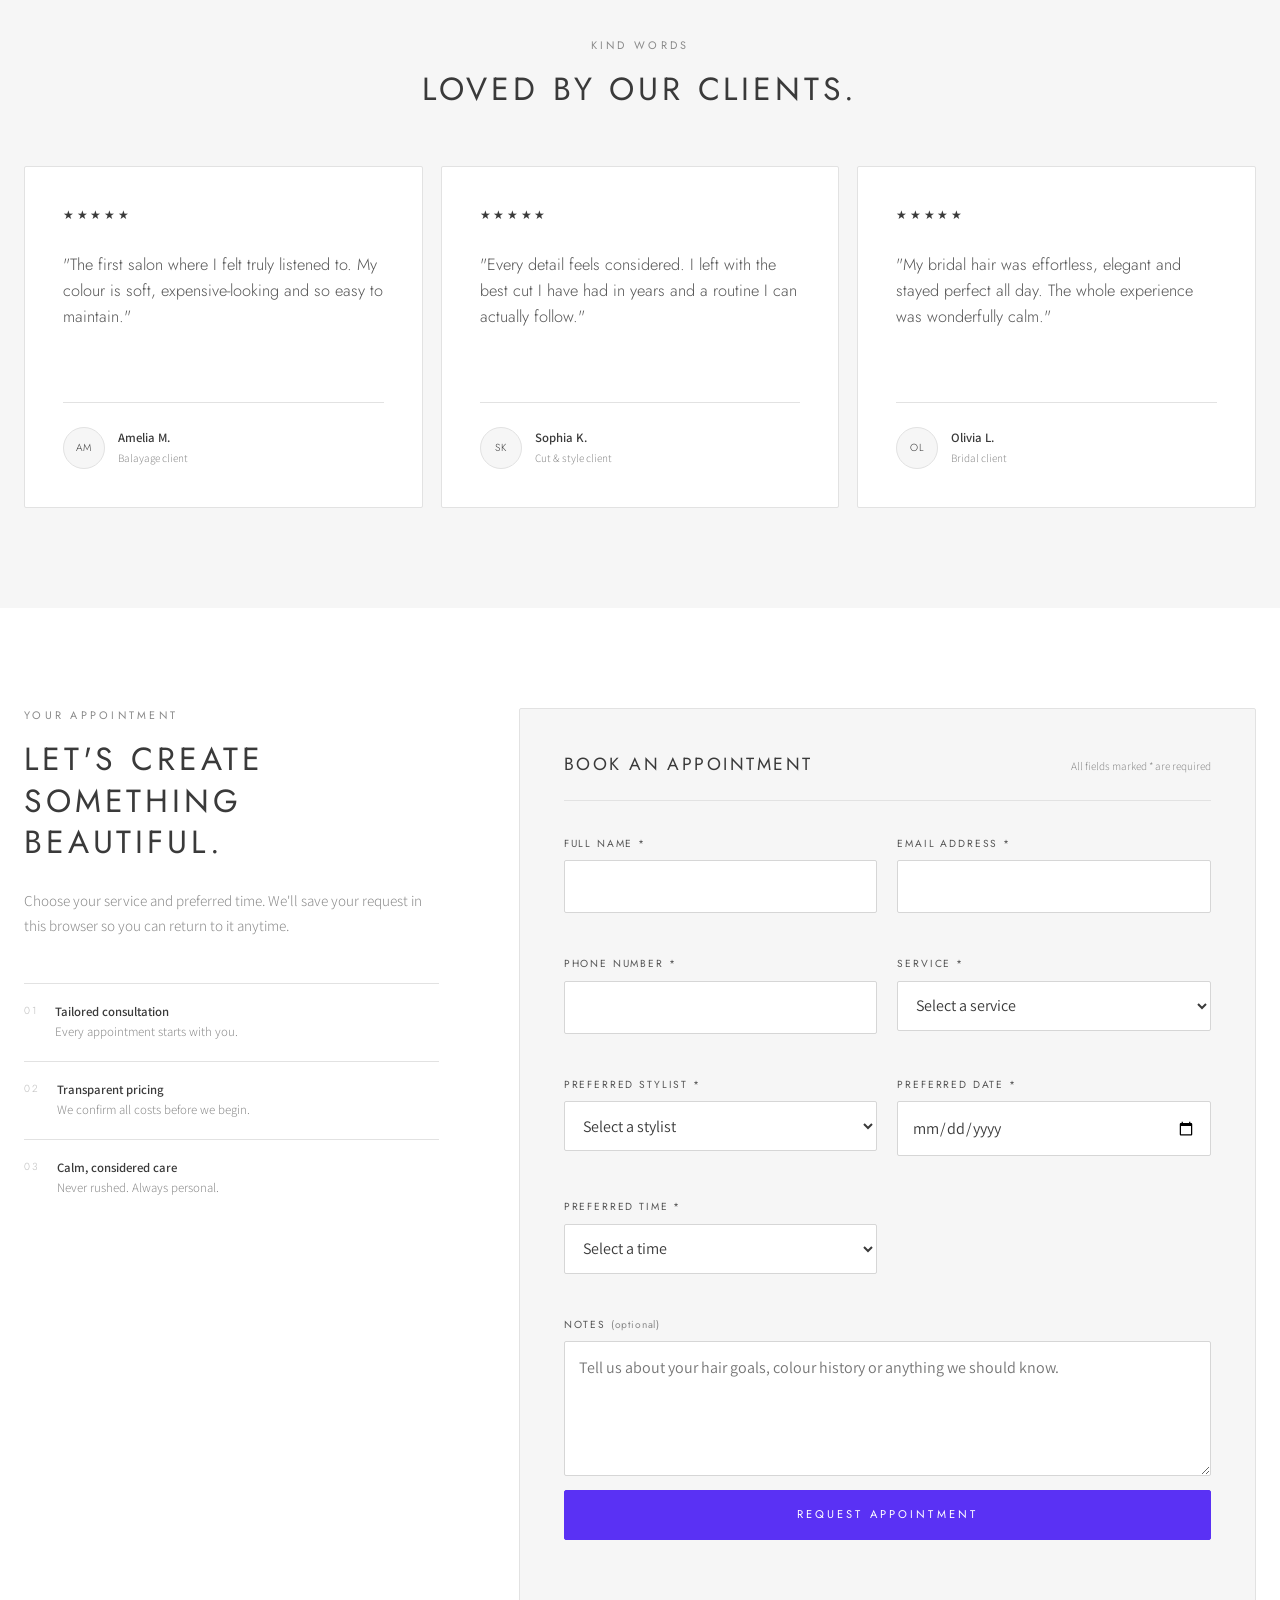
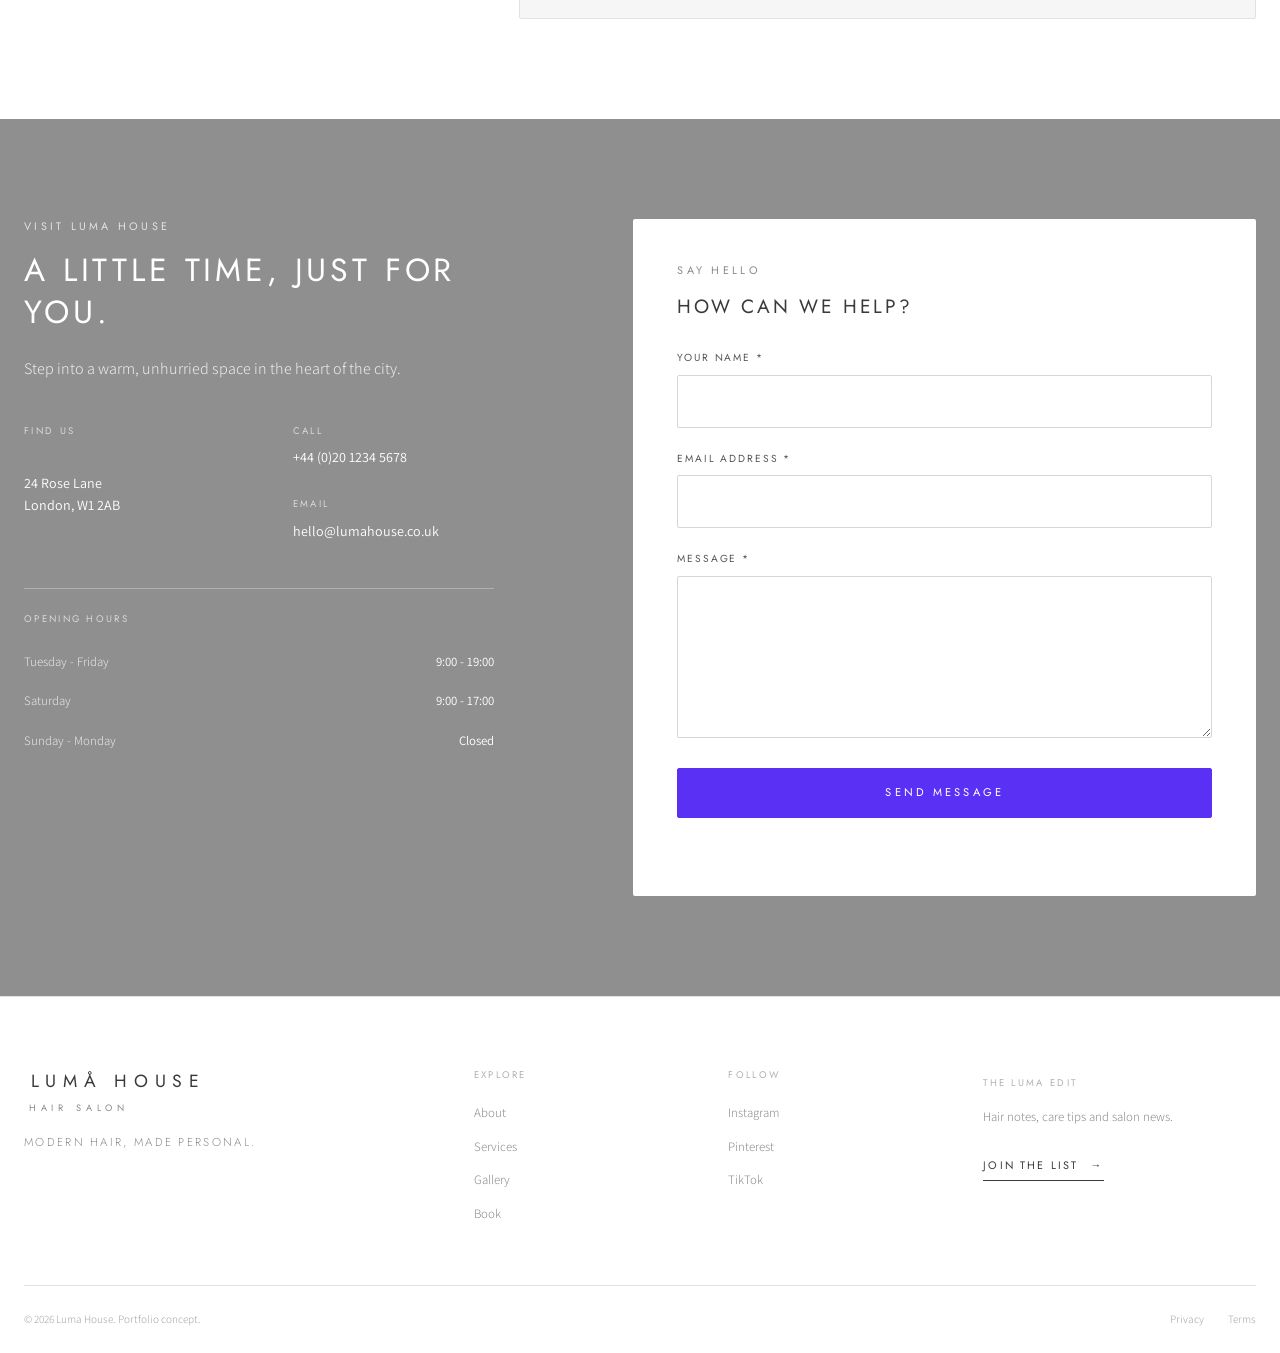
==== commit 0d701870: "Redesign with minimal grey monochrome theme and boutique storefront layout - Add rotating announceme" ====
--- a/index.html
+++ b/index.html
@@ -7,57 +7,85 @@
   <title>Luma House | Luxury Hair Salon</title>
   <link rel="preconnect" href="https://fonts.googleapis.com">
   <link rel="preconnect" href="https://fonts.gstatic.com" crossorigin>
-  <link href="https://fonts.googleapis.com/css2?family=DM+Sans:wght@400;500;600&family=Italiana&display=swap" rel="stylesheet">
+  <link href="https://fonts.googleapis.com/css2?family=Jost:wght@300;400;500&family=Assistant:wght@300;400;600&display=swap" rel="stylesheet">
   <link rel="stylesheet" href="styles.css">
 </head>
 <body>
   <a class="skip-link" href="#main-content">Skip to content</a>
 
+  <div class="announcement-bar">
+    <button class="announce-arrow" id="announce-prev" type="button" aria-label="Previous announcement">&#8249;</button>
+    <a href="#booking" id="announce-message"><u>Book an appointment</u> with our team today</a>
+    <button class="announce-arrow" id="announce-next" type="button" aria-label="Next announcement">&#8250;</button>
+  </div>
+
   <header class="site-header" id="site-header">
-    <nav class="navbar container" aria-label="Main navigation">
-      <a class="brand" href="#home" aria-label="Luma House home">
-        <span class="brand-mark">LH</span>
-        <span class="brand-name">Luma House</span>
-      </a>
-
+    <div class="header-top container">
       <button class="nav-toggle" type="button" aria-label="Open navigation menu" aria-expanded="false" aria-controls="nav-menu">
         <span></span>
         <span></span>
       </button>
 
+      <a class="brand" href="#home" aria-label="Luma House home">
+        <span class="brand-name">LUM&Aring; HOUSE</span>
+        <span class="brand-sub">Hair Salon</span>
+      </a>
+
+      <div class="header-icons">
+        <a href="#booking" aria-label="Your account">
+          <svg viewBox="0 0 24 24" aria-hidden="true"><circle cx="12" cy="8" r="3.4" /><path d="M5 20c.8-3.6 3.6-5.4 7-5.4s6.2 1.8 7 5.4" /></svg>
+        </a>
+        <a href="#services" aria-label="Search services">
+          <svg viewBox="0 0 24 24" aria-hidden="true"><circle cx="11" cy="11" r="6" /><path d="M15.5 15.5 20 20" /></svg>
+        </a>
+        <a href="#booking" aria-label="Your bookings">
+          <svg viewBox="0 0 24 24" aria-hidden="true"><path d="M6 8h12l1 12H5L6 8z" /><path d="M9 8V7a3 3 0 0 1 6 0v1" /></svg>
+        </a>
+      </div>
+    </div>
+
+    <nav class="navbar container" aria-label="Main navigation">
       <div class="nav-menu" id="nav-menu">
         <a href="#about">About</a>
         <a href="#services">Services</a>
         <a href="#style-matcher">Style Matcher</a>
-        <a href="#gallery">Gallery</a>
-        <a href="#contact">Contact</a>
-        <a class="button button-small button-dark" href="#booking">Book now</a>
+        <a href="#gallery">Our Work</a>
+        <a href="#booking">Book Online</a>
+        <a href="#contact">Contact Us</a>
       </div>
     </nav>
   </header>
 
   <main id="main-content">
     <section class="hero" id="home" aria-labelledby="hero-title">
-      <img class="hero-image" src="assets/salon-hero.png" alt="Client with glossy brunette waves in a warm luxury salon">
-      <div class="hero-overlay"></div>
-      <div class="hero-content container">
-        <p class="eyebrow">Modern hair, made personal</p>
-        <h1 id="hero-title">Luxury hair styling,<br><em>tailored to you.</em></h1>
-        <p class="hero-copy">Thoughtful cuts, dimensional colour and effortless styling in a calm, design-led salon.</p>
-        <div class="hero-actions">
-          <a class="button button-dark" href="#booking">Book appointment</a>
-          <a class="button button-light" href="#style-matcher">Try style matcher <span aria-hidden="true">&rarr;</span></a>
-        </div>
-        <div class="hero-meta" aria-label="Salon highlights">
-          <div><strong>4.9</strong><span>Client rating</span></div>
-          <div><strong>8+</strong><span>Expert stylists</span></div>
-          <div><strong>Tue-Sat</strong><span>Open weekly</span></div>
-        </div>
-      </div>
-      <a class="scroll-cue" href="#about" aria-label="Scroll to about section">
-        <span>Discover</span>
-        <i aria-hidden="true"></i>
-      </a>
+      <div class="container hero-layout">
+        <div class="hero-media">
+          <img class="hero-image" src="assets/salon-hero.png" alt="Client with glossy brunette waves in a luxury salon">
+        </div>
+        <div class="hero-content">
+          <p class="eyebrow">Luma House Hair Salon</p>
+          <h1 id="hero-title">Luxury hair styling, tailored to you</h1>
+          <p class="hero-price">From &pound;48.00</p>
+          <hr class="hero-rule">
+          <p class="hero-copy">Thoughtful cuts, dimensional colour and effortless styling in a calm, design-led salon. Every visit includes a personal consultation, a tailored finish and honest aftercare advice from our expert stylists.</p>
+          <div class="hero-options">
+            <span class="option-label">Cut &amp; Style/Colour:</span>
+            <div class="option-pills">
+              <a class="pill is-active" href="#services">&pound;48.00</a>
+              <a class="pill" href="#services">&pound;120.00</a>
+            </div>
+          </div>
+          <div class="hero-actions">
+            <a class="button button-outline button-wide" href="#style-matcher">Try style matcher</a>
+            <a class="button button-accent button-wide" href="#booking">Book appointment</a>
+          </div>
+          <div class="hero-meta" aria-label="Salon highlights">
+            <div><strong>4.9</strong><span>Client rating</span></div>
+            <div><strong>8+</strong><span>Expert stylists</span></div>
+            <div><strong>Tue-Sat</strong><span>Open weekly</span></div>
+          </div>
+        </div>
+      </div>
     </section>
 
     <section class="section intro-strip" aria-label="Salon philosophy">
@@ -396,7 +424,7 @@
                 <textarea id="booking-notes" name="notes" rows="4" placeholder="Tell us about your hair goals, colour history or anything we should know."></textarea>
               </div>
             </div>
-            <button class="button button-dark button-wide" type="submit">Request appointment <span aria-hidden="true">&rarr;</span></button>
+            <button class="button button-accent button-wide" type="submit">Request appointment</button>
             <p class="form-status" id="booking-status" role="status"></p>
           </form>
 
@@ -452,7 +480,7 @@
             <textarea id="contact-message" name="message" rows="5" required></textarea>
             <small class="error-message"></small>
           </div>
-          <button class="button button-dark button-wide" type="submit">Send message <span aria-hidden="true">&rarr;</span></button>
+          <button class="button button-accent button-wide" type="submit">Send message</button>
           <p class="form-status" id="contact-status" role="status"></p>
         </form>
       </div>
@@ -462,7 +490,7 @@
   <footer class="site-footer">
     <div class="container footer-main">
       <div>
-        <a class="brand footer-brand" href="#home"><span class="brand-mark">LH</span><span class="brand-name">Luma House</span></a>
+        <a class="brand footer-brand" href="#home"><span class="brand-name">LUM&Aring; HOUSE</span><span class="brand-sub">Hair Salon</span></a>
         <p>Modern hair, made personal.</p>
       </div>
       <div class="footer-links">
--- a/styles.css
+++ b/styles.css
@@ -1,21 +1,21 @@
 :root {
-  --ink: #211c19;
-  --espresso: #332722;
-  --cream: #f8f3ed;
-  --paper: #fffdf9;
-  --blush: #e7cfc6;
-  --rose: #bf8f81;
-  --taupe: #927d72;
-  --gold: #b7955d;
-  --line: rgba(51, 39, 34, 0.14);
+  --ink: #3a3a3a;
+  --text: #565656;
+  --muted: #8a8a8a;
+  --paper: #ffffff;
+  --soft: #f6f6f6;
+  --band: #a3a3a3;
+  --band-deep: #8f8f8f;
+  --line: #e2e2e2;
+  --line-dark: rgba(255, 255, 255, 0.35);
+  --accent: #5a31f4;
+  --accent-dark: #4526c9;
   --white: #ffffff;
-  --danger: #9e443f;
-  --font-display: "Italiana", Georgia, serif;
-  --font-body: "DM Sans", Arial, sans-serif;
-  --radius-sm: 12px;
-  --radius-md: 24px;
-  --radius-lg: 40px;
-  --shadow: 0 28px 70px rgba(52, 36, 29, 0.12);
+  --danger: #b3423c;
+  --font-display: "Jost", "Century Gothic", Arial, sans-serif;
+  --font-body: "Assistant", Arial, sans-serif;
+  --radius: 2px;
+  --shadow: 0 14px 40px rgba(0, 0, 0, 0.08);
   --transition: 240ms ease;
 }
 
@@ -27,15 +27,16 @@
 
 html {
   scroll-behavior: smooth;
-  scroll-padding-top: 88px;
+  scroll-padding-top: 160px;
 }
 
 body {
-  color: var(--ink);
+  color: var(--text);
   background: var(--paper);
   font-family: var(--font-body);
   font-size: 16px;
-  line-height: 1.65;
+  font-weight: 300;
+  line-height: 1.7;
   -webkit-font-smoothing: antialiased;
 }
 
@@ -70,12 +71,12 @@
 }
 
 .container {
-  width: min(1180px, calc(100% - 48px));
+  width: min(1240px, calc(100% - 48px));
   margin-inline: auto;
 }
 
 .section {
-  padding: 120px 0;
+  padding: 100px 0;
 }
 
 .skip-link {
@@ -85,7 +86,7 @@
   left: 10px;
   padding: 10px 16px;
   transform: translateY(-150%);
-  border-radius: 8px;
+  border-radius: var(--radius);
   color: var(--white);
   background: var(--ink);
   transition: transform var(--transition);
@@ -96,113 +97,113 @@
 }
 
 .eyebrow {
-  margin-bottom: 18px;
-  color: var(--rose);
-  font-size: 0.7rem;
-  font-weight: 600;
-  letter-spacing: 0.2em;
-  line-height: 1;
+  margin-bottom: 16px;
+  color: var(--muted);
+  font-family: var(--font-display);
+  font-size: 0.68rem;
+  font-weight: 400;
+  letter-spacing: 0.3em;
+  line-height: 1.4;
   text-transform: uppercase;
 }
 
 .eyebrow.light {
-  color: var(--blush);
+  color: rgba(255, 255, 255, 0.75);
 }
 
 h1,
 h2,
 h3 {
+  color: var(--ink);
   font-family: var(--font-display);
   font-weight: 400;
-  line-height: 1.08;
+  letter-spacing: 0.12em;
+  line-height: 1.3;
+  text-transform: uppercase;
 }
 
 h1 {
-  max-width: 780px;
-  font-size: clamp(3.6rem, 7vw, 7rem);
-  letter-spacing: -0.045em;
+  max-width: 640px;
+  font-size: clamp(1.7rem, 3.4vw, 2.6rem);
 }
 
 h2 {
-  font-size: clamp(2.8rem, 5vw, 5rem);
-  letter-spacing: -0.035em;
+  font-size: clamp(1.45rem, 2.6vw, 2rem);
 }
 
 h3 {
-  font-size: 1.8rem;
+  font-size: 1rem;
+  letter-spacing: 0.14em;
 }
 
 h1 em,
 h2 em {
-  color: var(--rose);
-  font-weight: 400;
+  color: inherit;
+  font-style: normal;
 }
 
 .button {
   display: inline-flex;
-  min-height: 54px;
+  min-height: 50px;
   align-items: center;
   justify-content: center;
-  gap: 16px;
-  padding: 14px 24px;
+  gap: 14px;
+  padding: 13px 30px;
   border: 1px solid transparent;
-  border-radius: 999px;
+  border-radius: var(--radius);
   cursor: pointer;
-  font-size: 0.76rem;
-  font-weight: 600;
-  letter-spacing: 0.08em;
+  font-family: var(--font-display);
+  font-size: 0.7rem;
+  font-weight: 400;
+  letter-spacing: 0.28em;
+  text-align: center;
   text-transform: uppercase;
-  transition: transform var(--transition), background-color var(--transition), color var(--transition), border-color var(--transition);
-}
-
-.button:hover {
-  transform: translateY(-2px);
+  transition: background-color var(--transition), color var(--transition), border-color var(--transition);
 }
 
 .button:focus-visible,
 .text-link:focus-visible,
 .nav-toggle:focus-visible,
+.pill:focus-visible,
+.announce-arrow:focus-visible,
 a:focus-visible,
 input:focus-visible,
 select:focus-visible,
 textarea:focus-visible {
-  outline: 3px solid rgba(191, 143, 129, 0.45);
+  outline: 2px solid rgba(90, 49, 244, 0.55);
   outline-offset: 3px;
 }
 
+.button-outline,
 .button-dark {
-  color: var(--white);
-  background: var(--ink);
-}
-
+  border-color: #bdbdbd;
+  color: var(--ink);
+  background: transparent;
+}
+
+.button-outline:hover,
 .button-dark:hover {
-  background: var(--rose);
-}
-
-.button-light {
-  border-color: rgba(33, 28, 25, 0.22);
-  background: rgba(255, 255, 255, 0.45);
-  backdrop-filter: blur(8px);
-}
-
-.button-light:hover {
   border-color: var(--ink);
-  background: var(--white);
+}
+
+.button-accent {
+  border-color: var(--accent);
+  color: var(--white);
+  background: var(--accent);
+}
+
+.button-accent:hover {
+  border-color: var(--accent-dark);
+  background: var(--accent-dark);
 }
 
 .button-cream {
   color: var(--ink);
-  background: var(--cream);
+  background: var(--white);
 }
 
 .button-cream:hover {
-  background: var(--blush);
-}
-
-.button-small {
-  min-height: 42px;
-  padding: 10px 18px;
-  font-size: 0.68rem;
+  background: #e8e8e8;
 }
 
 .button-wide {
@@ -212,90 +213,183 @@
 .text-link {
   display: inline-flex;
   align-items: center;
-  gap: 14px;
-  padding: 0 0 7px;
+  gap: 12px;
+  padding: 0 0 6px;
   border: 0;
   border-bottom: 1px solid currentColor;
   cursor: pointer;
   color: var(--ink);
   background: none;
-  font-size: 0.74rem;
-  font-weight: 600;
-  letter-spacing: 0.1em;
+  font-family: var(--font-display);
+  font-size: 0.68rem;
+  font-weight: 400;
+  letter-spacing: 0.2em;
   text-transform: uppercase;
   transition: gap var(--transition), color var(--transition);
 }
 
 .text-link:hover {
-  gap: 20px;
-  color: var(--rose);
-}
-
+  gap: 18px;
+  color: var(--accent);
+}
+
+/* Announcement bar */
+.announcement-bar {
+  display: flex;
+  align-items: center;
+  justify-content: center;
+  gap: 26px;
+  padding: 11px 16px;
+  color: var(--white);
+  background: var(--band);
+}
+
+.announcement-bar a {
+  font-family: var(--font-display);
+  font-size: 0.66rem;
+  font-weight: 400;
+  letter-spacing: 0.22em;
+  text-align: center;
+  text-transform: uppercase;
+}
+
+.announcement-bar a u {
+  text-underline-offset: 3px;
+}
+
+.announce-arrow {
+  display: grid;
+  width: 30px;
+  height: 30px;
+  place-items: center;
+  border: 0;
+  background: transparent;
+  color: rgba(255, 255, 255, 0.85);
+  cursor: pointer;
+  font-size: 1.15rem;
+  line-height: 1;
+  transition: color var(--transition);
+}
+
+.announce-arrow:hover {
+  color: var(--white);
+}
+
+/* Header */
 .site-header {
-  position: fixed;
+  position: sticky;
   z-index: 100;
   top: 0;
-  left: 0;
   width: 100%;
-  border-bottom: 1px solid transparent;
-  transition: background-color var(--transition), border-color var(--transition), box-shadow var(--transition);
+  border-bottom: 1px solid var(--line);
+  background: var(--paper);
+  transition: box-shadow var(--transition);
 }
 
 .site-header.scrolled {
-  border-color: var(--line);
-  background: rgba(255, 253, 249, 0.92);
-  box-shadow: 0 10px 30px rgba(38, 27, 23, 0.05);
-  backdrop-filter: blur(16px);
-}
-
-.navbar {
-  display: flex;
-  height: 84px;
+  box-shadow: 0 8px 24px rgba(0, 0, 0, 0.06);
+}
+
+.header-top {
+  display: grid;
   align-items: center;
-  justify-content: space-between;
+  grid-template-columns: 1fr auto 1fr;
+  padding-top: 26px;
+  padding-bottom: 20px;
+}
+
+.header-top .nav-toggle {
+  grid-column: 1;
+  justify-self: start;
 }
 
 .brand {
-  display: inline-flex;
+  display: grid;
+  grid-column: 2;
+  justify-items: center;
+  gap: 3px;
+  text-align: center;
+}
+
+.brand-name {
+  color: var(--ink);
+  font-family: var(--font-display);
+  font-size: clamp(1.25rem, 2.4vw, 1.7rem);
+  font-weight: 400;
+  letter-spacing: 0.38em;
+  text-indent: 0.38em;
+  text-transform: uppercase;
+}
+
+.brand-sub {
+  color: var(--muted);
+  font-family: var(--font-display);
+  font-size: 0.58rem;
+  font-weight: 400;
+  letter-spacing: 0.52em;
+  text-indent: 0.52em;
+  text-transform: uppercase;
+}
+
+.header-icons {
+  display: flex;
   align-items: center;
-  gap: 13px;
-}
-
-.brand-mark {
+  grid-column: 3;
+  justify-content: flex-end;
+  gap: 8px;
+}
+
+.header-icons a {
   display: grid;
   width: 38px;
   height: 38px;
   place-items: center;
-  border: 1px solid currentColor;
-  border-radius: 50%;
-  font-family: var(--font-display);
-  font-size: 0.8rem;
-  letter-spacing: 0.08em;
-}
-
-.brand-name {
-  font-family: var(--font-display);
-  font-size: 1.25rem;
-  letter-spacing: 0.02em;
+  color: var(--ink);
+  transition: color var(--transition);
+}
+
+.header-icons a:hover {
+  color: var(--accent);
+}
+
+.header-icons svg {
+  width: 20px;
+  height: 20px;
+  fill: none;
+  stroke: currentColor;
+  stroke-linecap: round;
+  stroke-linejoin: round;
+  stroke-width: 1.4;
+}
+
+.navbar {
+  display: flex;
+  justify-content: center;
 }
 
 .nav-menu {
   display: flex;
   align-items: center;
-  gap: 32px;
-}
-
-.nav-menu > a:not(.button) {
+  flex-wrap: wrap;
+  justify-content: center;
+  gap: 38px;
+}
+
+.nav-menu > a {
   position: relative;
-  font-size: 0.77rem;
-  font-weight: 500;
-  letter-spacing: 0.05em;
-}
-
-.nav-menu > a:not(.button)::after {
+  padding-bottom: 16px;
+  color: #4c4c4c;
+  font-family: var(--font-display);
+  font-size: 0.7rem;
+  font-weight: 400;
+  letter-spacing: 0.2em;
+  text-transform: uppercase;
+}
+
+.nav-menu > a::after {
   position: absolute;
   right: 0;
-  bottom: -6px;
+  bottom: 10px;
   left: 0;
   height: 1px;
   transform: scaleX(0);
@@ -316,7 +410,6 @@
   width: 44px;
   height: 44px;
   border: 0;
-  border-radius: 50%;
   background: transparent;
   cursor: pointer;
 }
@@ -326,59 +419,130 @@
   width: 22px;
   height: 1px;
   margin: 6px auto;
-  background: currentColor;
+  background: var(--ink);
   transition: transform var(--transition);
 }
 
+/* Hero */
 .hero {
-  position: relative;
-  display: grid;
-  min-height: 860px;
-  align-items: center;
+  padding: 64px 0 90px;
+  color: var(--white);
+  background: var(--band);
+}
+
+.hero-layout {
+  display: grid;
+  align-items: start;
+  grid-template-columns: minmax(0, 1.05fr) minmax(0, 0.95fr);
+  gap: 72px;
+}
+
+.hero-media {
   overflow: hidden;
-  background: #dbc7bb;
-}
-
-.hero-image,
-.hero-overlay {
-  position: absolute;
-  inset: 0;
+  border-radius: var(--radius);
+  background: var(--white);
+}
+
+.hero-image {
   width: 100%;
-  height: 100%;
-}
-
-.hero-image {
+  aspect-ratio: 1 / 1.02;
   object-fit: cover;
   object-position: center;
 }
 
-.hero-overlay {
-  background: linear-gradient(90deg, rgba(249, 246, 241, 0.96) 0%, rgba(249, 246, 241, 0.78) 38%, rgba(249, 246, 241, 0.04) 68%);
-}
-
 .hero-content {
-  position: relative;
-  z-index: 2;
-  padding-top: 90px;
+  padding-top: 8px;
+}
+
+.hero-content .eyebrow {
+  color: rgba(255, 255, 255, 0.78);
+}
+
+.hero-content h1 {
+  color: var(--white);
+}
+
+.hero-price {
+  margin-top: 22px;
+  font-family: var(--font-display);
+  font-size: 1.1rem;
+  letter-spacing: 0.08em;
+}
+
+.hero-rule {
+  margin: 28px 0;
+  border: 0;
+  border-top: 1px solid var(--line-dark);
 }
 
 .hero-copy {
-  max-width: 500px;
-  margin: 28px 0 36px;
-  color: #5f514a;
-  font-size: 1.08rem;
-}
-
-.hero-actions {
+  max-width: 520px;
+  color: rgba(255, 255, 255, 0.94);
+  font-size: 0.95rem;
+}
+
+.hero-options {
+  margin-top: 36px;
+}
+
+.option-label {
+  display: block;
+  margin-bottom: 12px;
+  font-size: 0.86rem;
+  font-weight: 400;
+}
+
+.option-pills {
   display: flex;
   flex-wrap: wrap;
   gap: 12px;
 }
 
+.pill {
+  display: inline-flex;
+  align-items: center;
+  padding: 12px 26px;
+  border: 1px solid transparent;
+  border-radius: var(--radius);
+  color: var(--muted);
+  background: rgba(255, 255, 255, 0.6);
+  font-size: 0.85rem;
+  transition: background-color var(--transition), color var(--transition), border-color var(--transition);
+}
+
+.pill:hover {
+  background: rgba(255, 255, 255, 0.85);
+}
+
+.pill.is-active {
+  border-color: #d5d5d5;
+  color: var(--ink);
+  background: var(--white);
+  font-weight: 600;
+}
+
+.hero-actions {
+  display: grid;
+  max-width: 430px;
+  gap: 12px;
+  margin-top: 34px;
+}
+
+.hero .button-outline {
+  border-color: rgba(255, 255, 255, 0.7);
+  color: var(--white);
+}
+
+.hero .button-outline:hover {
+  border-color: var(--white);
+  color: var(--ink);
+  background: var(--white);
+}
+
 .hero-meta {
   display: flex;
-  gap: 48px;
-  margin-top: 78px;
+  gap: 44px;
+  margin-top: 48px;
 }
 
 .hero-meta div {
@@ -387,44 +551,24 @@
 
 .hero-meta strong {
   font-family: var(--font-display);
-  font-size: 1.4rem;
+  font-size: 1.15rem;
   font-weight: 400;
+  letter-spacing: 0.06em;
 }
 
 .hero-meta span {
-  color: var(--taupe);
-  font-size: 0.67rem;
-  font-weight: 600;
-  letter-spacing: 0.1em;
-  text-transform: uppercase;
-}
-
-.scroll-cue {
-  position: absolute;
-  z-index: 2;
-  right: 36px;
-  bottom: 32px;
-  display: flex;
-  align-items: center;
-  gap: 14px;
-  transform: rotate(90deg);
-  transform-origin: right center;
-  font-size: 0.65rem;
-  font-weight: 600;
+  color: rgba(255, 255, 255, 0.72);
+  font-size: 0.62rem;
   letter-spacing: 0.16em;
   text-transform: uppercase;
 }
 
-.scroll-cue i {
-  width: 42px;
-  height: 1px;
-  background: currentColor;
-}
-
+/* Intro strip */
 .intro-strip {
-  padding: 28px 0;
-  background: var(--espresso);
-  color: var(--cream);
+  padding: 22px 0;
+  border-bottom: 1px solid var(--line);
+  color: var(--muted);
+  background: var(--soft);
 }
 
 .intro-strip-inner {
@@ -435,35 +579,39 @@
 
 .intro-strip span {
   font-family: var(--font-display);
-  font-size: clamp(1rem, 2vw, 1.45rem);
+  font-size: clamp(0.7rem, 1.4vw, 0.8rem);
+  letter-spacing: 0.3em;
+  text-transform: uppercase;
 }
 
 .intro-strip i {
   width: 4px;
   height: 4px;
   border-radius: 50%;
-  background: var(--rose);
-}
-
+  background: #c4c4c4;
+}
+
+/* About */
 .about {
-  background: var(--cream);
+  background: var(--paper);
 }
 
 .section-heading {
-  margin-bottom: 60px;
+  margin-bottom: 56px;
 }
 
 .split-heading {
   display: grid;
+  align-items: end;
   grid-template-columns: minmax(0, 1.25fr) minmax(260px, 0.55fr);
-  align-items: end;
   gap: 80px;
 }
 
 .split-heading > p {
   max-width: 420px;
-  padding-bottom: 8px;
-  color: var(--taupe);
+  padding-bottom: 6px;
+  color: var(--muted);
+  font-size: 0.92rem;
 }
 
 .centered {
@@ -475,8 +623,9 @@
 
 .centered > p:last-child {
   max-width: 540px;
-  margin: 20px auto 0;
-  color: var(--taupe);
+  margin: 18px auto 0;
+  color: var(--muted);
+  font-size: 0.92rem;
 }
 
 .feature-grid {
@@ -487,17 +636,16 @@
 
 .feature-card {
   position: relative;
-  min-height: 350px;
+  min-height: 320px;
   padding: 38px;
-  border: 1px solid rgba(51, 39, 34, 0.1);
-  border-radius: var(--radius-md);
-  background: rgba(255, 255, 255, 0.45);
-  transition: transform var(--transition), background-color var(--transition), box-shadow var(--transition);
+  border: 1px solid var(--line);
+  border-radius: var(--radius);
+  background: var(--paper);
+  transition: border-color var(--transition), box-shadow var(--transition);
 }
 
 .feature-card:hover {
-  transform: translateY(-8px);
-  background: var(--paper);
+  border-color: #c9c9c9;
   box-shadow: var(--shadow);
 }
 
@@ -505,29 +653,31 @@
   position: absolute;
   top: 28px;
   right: 28px;
-  color: var(--taupe);
+  color: #bdbdbd;
+  font-family: var(--font-display);
   font-size: 0.65rem;
-  letter-spacing: 0.12em;
+  letter-spacing: 0.18em;
 }
 
 .icon-wrap {
   display: grid;
-  width: 66px;
-  height: 66px;
-  margin-bottom: 68px;
+  width: 62px;
+  height: 62px;
+  margin-bottom: 56px;
   place-items: center;
+  border: 1px solid var(--line);
   border-radius: 50%;
-  color: var(--rose);
-  background: #ead7cf;
+  color: var(--ink);
+  background: var(--soft);
 }
 
 .icon-wrap svg {
-  width: 32px;
+  width: 30px;
   fill: none;
   stroke: currentColor;
   stroke-linecap: round;
   stroke-linejoin: round;
-  stroke-width: 1.5;
+  stroke-width: 1.3;
 }
 
 .feature-card h3 {
@@ -535,12 +685,13 @@
 }
 
 .feature-card p {
-  color: var(--taupe);
-  font-size: 0.92rem;
-}
-
+  color: var(--muted);
+  font-size: 0.9rem;
+}
+
+/* Services */
 .services {
-  background: var(--paper);
+  background: var(--soft);
 }
 
 .service-grid {
@@ -552,78 +703,82 @@
 
 .service-card {
   position: relative;
-  min-height: 300px;
+  min-height: 290px;
   padding: 32px;
   border-right: 1px solid var(--line);
   border-bottom: 1px solid var(--line);
-  transition: background-color var(--transition), transform var(--transition), box-shadow var(--transition);
+  background: var(--paper);
+  transition: box-shadow var(--transition);
 }
 
 .service-card:hover {
   z-index: 2;
-  transform: translateY(-5px);
-  background: var(--cream);
   box-shadow: var(--shadow);
 }
 
 .service-card.featured-service {
-  color: var(--cream);
-  background: var(--espresso);
+  color: var(--white);
+  background: var(--ink);
+}
+
+.service-card.featured-service h3 {
+  color: var(--white);
 }
 
 .service-card.featured-service .service-top,
 .service-card.featured-service p {
-  color: #cdbfb6;
+  color: #bdbdbd;
 }
 
 .service-card.featured-service .text-link {
-  color: var(--cream);
+  color: var(--white);
 }
 
 .popular-tag {
   position: absolute;
   top: 0;
   right: 24px;
-  padding: 5px 10px;
+  padding: 5px 12px;
   transform: translateY(-50%);
-  border-radius: 999px;
-  color: var(--espresso);
-  background: var(--blush);
-  font-size: 0.58rem;
-  font-weight: 600;
-  letter-spacing: 0.1em;
+  border-radius: var(--radius);
+  color: var(--white);
+  background: var(--accent);
+  font-family: var(--font-display);
+  font-size: 0.56rem;
+  letter-spacing: 0.18em;
   text-transform: uppercase;
 }
 
 .service-top {
   display: flex;
   justify-content: space-between;
-  margin-bottom: 54px;
-  color: var(--taupe);
+  margin-bottom: 50px;
+  color: var(--muted);
+  font-family: var(--font-display);
   font-size: 0.62rem;
-  letter-spacing: 0.1em;
+  letter-spacing: 0.16em;
   text-transform: uppercase;
 }
 
 .service-top strong {
-  font-weight: 600;
+  font-weight: 400;
 }
 
 .service-card h3 {
   margin-bottom: 12px;
-  font-size: 1.55rem;
 }
 
 .service-card p {
   min-height: 72px;
   margin-bottom: 26px;
-  color: var(--taupe);
+  color: var(--muted);
   font-size: 0.86rem;
 }
 
+/* Style matcher */
 .matcher-section {
   overflow: hidden;
-  background: var(--cream);
+  background: var(--paper);
 }
 
 .matcher-shell {
@@ -632,23 +787,9 @@
   grid-template-columns: 0.8fr 1.2fr;
   gap: 70px;
   padding: 70px;
-  overflow: hidden;
-  border-radius: var(--radius-lg);
-  color: var(--cream);
-  background: var(--espresso);
-  box-shadow: var(--shadow);
-}
-
-.matcher-shell::before {
-  position: absolute;
-  top: -180px;
-  left: -120px;
-  width: 420px;
-  height: 420px;
-  border: 1px solid rgba(231, 207, 198, 0.12);
-  border-radius: 50%;
-  box-shadow: 0 0 0 70px rgba(231, 207, 198, 0.03), 0 0 0 140px rgba(231, 207, 198, 0.02);
-  content: "";
+  border-radius: var(--radius);
+  color: var(--white);
+  background: var(--band-deep);
 }
 
 .matcher-intro,
@@ -659,20 +800,21 @@
 }
 
 .matcher-intro h2 {
-  font-size: clamp(2.7rem, 4.2vw, 4.5rem);
+  color: var(--white);
 }
 
 .matcher-intro > p:not(.eyebrow) {
   max-width: 430px;
-  margin-top: 26px;
-  color: #c9bbb2;
+  margin-top: 24px;
+  color: rgba(255, 255, 255, 0.85);
+  font-size: 0.94rem;
 }
 
 .matcher-note {
   display: flex;
   align-items: center;
   gap: 16px;
-  margin-top: 54px;
+  margin-top: 50px;
 }
 
 .matcher-note > span {
@@ -681,29 +823,31 @@
   height: 48px;
   flex: 0 0 auto;
   place-items: center;
-  border: 1px solid rgba(231, 207, 198, 0.38);
+  border: 1px solid rgba(255, 255, 255, 0.55);
   border-radius: 50%;
-  color: var(--blush);
-  font-size: 0.7rem;
-  letter-spacing: 0.08em;
+  color: var(--white);
+  font-family: var(--font-display);
+  font-size: 0.68rem;
+  letter-spacing: 0.1em;
 }
 
 .matcher-note p {
-  color: #ae9e95;
-  font-size: 0.75rem;
+  color: rgba(255, 255, 255, 0.75);
+  font-size: 0.76rem;
   line-height: 1.55;
 }
 
 .matcher-note strong {
-  color: var(--cream);
-  font-weight: 500;
+  color: var(--white);
+  font-weight: 400;
+  letter-spacing: 0.04em;
 }
 
 .matcher-form {
   padding: 40px;
-  border: 1px solid rgba(255, 255, 255, 0.1);
-  border-radius: var(--radius-md);
-  background: rgba(255, 255, 255, 0.055);
+  border: 1px solid rgba(255, 255, 255, 0.3);
+  border-radius: var(--radius);
+  background: rgba(255, 255, 255, 0.08);
 }
 
 .matcher-progress {
@@ -711,15 +855,15 @@
   justify-content: space-between;
   margin-bottom: 30px;
   padding-bottom: 18px;
-  border-bottom: 1px solid rgba(255, 255, 255, 0.12);
-  font-size: 0.7rem;
-  letter-spacing: 0.08em;
+  border-bottom: 1px solid rgba(255, 255, 255, 0.3);
+  font-family: var(--font-display);
+  font-size: 0.66rem;
+  letter-spacing: 0.18em;
   text-transform: uppercase;
 }
 
 .matcher-progress strong {
-  color: var(--blush);
-  font-weight: 500;
+  font-weight: 400;
 }
 
 .matcher-grid,
@@ -740,26 +884,30 @@
 
 .form-group label {
   margin-bottom: 8px;
-  font-size: 0.71rem;
-  font-weight: 600;
-  letter-spacing: 0.05em;
+  font-family: var(--font-display);
+  font-size: 0.64rem;
+  font-weight: 400;
+  letter-spacing: 0.18em;
+  text-transform: uppercase;
 }
 
 .form-group label span {
-  color: var(--taupe);
-  font-weight: 400;
+  color: var(--muted);
+  letter-spacing: 0.08em;
+  text-transform: none;
 }
 
 .form-group input,
 .form-group select,
 .form-group textarea {
   width: 100%;
-  min-height: 52px;
-  padding: 13px 14px;
-  border: 1px solid rgba(51, 39, 34, 0.16);
-  border-radius: 10px;
+  min-height: 50px;
+  padding: 12px 14px;
+  border: 1px solid #d6d6d6;
+  border-radius: var(--radius);
   color: var(--ink);
   background: var(--paper);
+  font-weight: 400;
   outline: 0;
   transition: border-color var(--transition), box-shadow var(--transition);
 }
@@ -772,8 +920,8 @@
 .form-group input:focus,
 .form-group select:focus,
 .form-group textarea:focus {
-  border-color: var(--rose);
-  box-shadow: 0 0 0 4px rgba(191, 143, 129, 0.12);
+  border-color: var(--accent);
+  box-shadow: 0 0 0 3px rgba(90, 49, 244, 0.12);
 }
 
 .form-group.has-error input,
@@ -786,22 +934,17 @@
   min-height: 18px;
   margin-top: 4px;
   color: var(--danger);
-  font-size: 0.69rem;
+  font-size: 0.72rem;
 }
 
 .matcher-form .form-group label {
-  color: #d9cec7;
+  color: rgba(255, 255, 255, 0.9);
 }
 
 .matcher-form .form-group select {
-  border-color: rgba(255, 255, 255, 0.12);
-  color: var(--cream);
-  background-color: #453732;
-}
-
-.matcher-form .form-group select option {
+  border-color: transparent;
   color: var(--ink);
-  background: var(--paper);
+  background-color: var(--paper);
 }
 
 .matcher-form .button {
@@ -829,32 +972,33 @@
 
 .result-heading h3 {
   max-width: 460px;
-  color: var(--cream);
-  font-size: clamp(2.7rem, 4.5vw, 4.8rem);
+  color: var(--white);
+  font-size: clamp(1.2rem, 2.2vw, 1.7rem);
 }
 
 .match-score {
   flex: 0 0 auto;
-  padding: 9px 14px;
-  border: 1px solid rgba(231, 207, 198, 0.3);
-  border-radius: 999px;
-  color: var(--blush);
-  font-size: 0.65rem;
-  letter-spacing: 0.08em;
+  padding: 9px 16px;
+  border: 1px solid rgba(255, 255, 255, 0.55);
+  border-radius: var(--radius);
+  color: var(--white);
+  font-family: var(--font-display);
+  font-size: 0.62rem;
+  letter-spacing: 0.18em;
   text-transform: uppercase;
 }
 
 .result-reason {
   max-width: 620px;
   margin: 24px 0 34px;
-  color: #cfc0b7;
+  color: rgba(255, 255, 255, 0.88);
 }
 
 .result-details {
   display: grid;
   grid-template-columns: repeat(3, 1fr);
-  border-top: 1px solid rgba(255, 255, 255, 0.12);
-  border-bottom: 1px solid rgba(255, 255, 255, 0.12);
+  border-top: 1px solid rgba(255, 255, 255, 0.3);
+  border-bottom: 1px solid rgba(255, 255, 255, 0.3);
 }
 
 .result-details div {
@@ -865,19 +1009,20 @@
 
 .result-details div + div {
   padding-left: 18px;
-  border-left: 1px solid rgba(255, 255, 255, 0.12);
+  border-left: 1px solid rgba(255, 255, 255, 0.3);
 }
 
 .result-details span {
-  color: #a99a92;
-  font-size: 0.61rem;
-  letter-spacing: 0.1em;
+  color: rgba(255, 255, 255, 0.66);
+  font-family: var(--font-display);
+  font-size: 0.58rem;
+  letter-spacing: 0.18em;
   text-transform: uppercase;
 }
 
 .result-details strong {
   font-size: 0.85rem;
-  font-weight: 500;
+  font-weight: 400;
 }
 
 .result-actions {
@@ -888,43 +1033,45 @@
 }
 
 .light-link {
-  color: var(--cream);
-}
-
+  color: var(--white);
+}
+
+/* Gallery */
 .gallery {
   background: var(--paper);
 }
 
 .gallery-grid {
   display: grid;
+  grid-auto-rows: 260px;
   grid-template-columns: repeat(12, 1fr);
-  grid-auto-rows: 260px;
-  gap: 16px;
+  gap: 14px;
 }
 
 .gallery-card {
   position: relative;
   overflow: hidden;
-  border-radius: var(--radius-md);
-  background-image: linear-gradient(0deg, rgba(26, 18, 15, 0.72), rgba(26, 18, 15, 0.02) 65%), url("assets/salon-hero.png");
+  border-radius: var(--radius);
+  background-image: linear-gradient(0deg, rgba(40, 40, 40, 0.72), rgba(40, 40, 40, 0.02) 65%), url("assets/salon-hero.png");
   background-repeat: no-repeat;
   background-size: auto, 220%;
-  transition: transform 450ms ease, background-size 650ms ease;
+  filter: saturate(0.35);
+  transition: filter 450ms ease, background-size 650ms ease;
 }
 
 .gallery-card::after {
   position: absolute;
   inset: 12px;
-  border: 1px solid rgba(255, 255, 255, 0.25);
-  border-radius: 16px;
+  border: 1px solid rgba(255, 255, 255, 0.35);
+  border-radius: var(--radius);
   content: "";
   opacity: 0;
   transition: opacity var(--transition);
 }
 
 .gallery-card:hover {
-  transform: translateY(-4px);
   background-size: auto, 235%;
+  filter: saturate(0.75);
 }
 
 .gallery-card:hover::after {
@@ -941,13 +1088,15 @@
 }
 
 .gallery-card span {
-  font-size: 0.58rem;
-  letter-spacing: 0.15em;
+  font-family: var(--font-display);
+  font-size: 0.56rem;
+  letter-spacing: 0.24em;
   text-transform: uppercase;
 }
 
 .gallery-card h3 {
-  margin-top: 5px;
+  margin-top: 6px;
+  color: var(--white);
 }
 
 .gallery-one {
@@ -959,35 +1108,31 @@
 .gallery-two {
   grid-column: span 4;
   background-position: center, 79% 24%;
-  filter: saturate(0.82);
 }
 
 .gallery-three {
   grid-column: span 3;
   background-position: center, 69% 44%;
-  filter: sepia(0.22) contrast(1.05);
 }
 
 .gallery-four {
   grid-column: span 3;
   background-position: center, 88% 68%;
-  filter: saturate(0.65) brightness(1.06);
 }
 
 .gallery-five {
   grid-column: span 4;
   background-position: center, 74% 35%;
-  filter: sepia(0.36) hue-rotate(330deg);
 }
 
 .gallery-six {
   grid-column: span 7;
   background-position: center, 84% 53%;
-  filter: saturate(1.18) contrast(0.96);
-}
-
+}
+
+/* Testimonials */
 .testimonials {
-  background: var(--cream);
+  background: var(--soft);
 }
 
 .testimonial-grid {
@@ -999,22 +1144,24 @@
 .testimonial-card {
   padding: 38px;
   border: 1px solid var(--line);
-  border-radius: var(--radius-md);
+  border-radius: var(--radius);
   background: var(--paper);
 }
 
 .stars {
   margin-bottom: 26px;
-  color: var(--gold);
+  color: var(--ink);
   font-size: 0.75rem;
-  letter-spacing: 0.18em;
+  letter-spacing: 0.22em;
 }
 
 .testimonial-card blockquote {
-  min-height: 160px;
-  font-family: var(--font-display);
-  font-size: 1.45rem;
-  line-height: 1.45;
+  min-height: 150px;
+  color: var(--text);
+  font-family: var(--font-display);
+  font-size: 1.02rem;
+  font-weight: 300;
+  line-height: 1.6;
 }
 
 .client {
@@ -1030,11 +1177,13 @@
   width: 42px;
   height: 42px;
   place-items: center;
+  border: 1px solid var(--line);
   border-radius: 50%;
-  color: var(--espresso);
-  background: var(--blush);
-  font-size: 0.66rem;
-  font-weight: 600;
+  color: var(--ink);
+  background: var(--soft);
+  font-family: var(--font-display);
+  font-size: 0.64rem;
+  letter-spacing: 0.08em;
 }
 
 .client div {
@@ -1042,35 +1191,38 @@
 }
 
 .client strong {
+  color: var(--ink);
   font-size: 0.8rem;
   font-weight: 600;
 }
 
 .client small {
-  color: var(--taupe);
-  font-size: 0.69rem;
-}
-
+  color: var(--muted);
+  font-size: 0.7rem;
+}
+
+/* Booking */
 .booking-section {
   background: var(--paper);
 }
 
 .booking-layout {
   display: grid;
+  align-items: start;
   grid-template-columns: minmax(0, 0.72fr) minmax(500px, 1.28fr);
-  align-items: start;
   gap: 80px;
 }
 
 .booking-copy {
   position: sticky;
-  top: 130px;
+  top: 170px;
 }
 
 .booking-copy > p:not(.eyebrow) {
   max-width: 440px;
-  margin: 26px 0 48px;
-  color: var(--taupe);
+  margin: 24px 0 44px;
+  color: var(--muted);
+  font-size: 0.94rem;
 }
 
 .booking-promise {
@@ -1086,14 +1238,15 @@
 }
 
 .booking-promise span {
-  color: var(--rose);
-  font-size: 0.66rem;
-  letter-spacing: 0.1em;
+  color: #bdbdbd;
+  font-family: var(--font-display);
+  font-size: 0.64rem;
+  letter-spacing: 0.16em;
 }
 
 .booking-promise p {
-  color: var(--taupe);
-  font-size: 0.78rem;
+  color: var(--muted);
+  font-size: 0.8rem;
   line-height: 1.6;
 }
 
@@ -1106,9 +1259,8 @@
   min-height: 700px;
   padding: 44px;
   border: 1px solid var(--line);
-  border-radius: var(--radius-md);
-  background: var(--cream);
-  box-shadow: 0 24px 60px rgba(52, 36, 29, 0.08);
+  border-radius: var(--radius);
+  background: var(--soft);
 }
 
 .form-header {
@@ -1122,12 +1274,12 @@
 }
 
 .form-header h3 {
-  font-size: 2rem;
+  font-size: 1.1rem;
 }
 
 .form-header span {
-  color: var(--taupe);
-  font-size: 0.67rem;
+  color: var(--muted);
+  font-size: 0.7rem;
 }
 
 .booking-panel .button-wide {
@@ -1138,7 +1290,7 @@
   min-height: 22px;
   margin-top: 12px;
   color: var(--danger);
-  font-size: 0.76rem;
+  font-size: 0.78rem;
   text-align: center;
 }
 
@@ -1152,24 +1304,25 @@
 
 .summary-icon {
   display: grid;
-  width: 58px;
-  height: 58px;
+  width: 56px;
+  height: 56px;
   margin-bottom: 28px;
   place-items: center;
+  border: 1px solid var(--line);
   border-radius: 50%;
-  color: var(--espresso);
-  background: var(--blush);
+  color: var(--accent);
+  background: var(--paper);
   font-size: 1.1rem;
 }
 
 .booking-summary h3 {
-  font-size: 2.5rem;
+  font-size: 1.3rem;
 }
 
 .summary-lead {
   max-width: 500px;
   margin: 16px 0 30px;
-  color: var(--taupe);
+  color: var(--muted);
 }
 
 .booking-summary dl {
@@ -1185,15 +1338,17 @@
 }
 
 .booking-summary dt {
-  color: var(--taupe);
-  font-size: 0.66rem;
-  letter-spacing: 0.1em;
+  color: var(--muted);
+  font-family: var(--font-display);
+  font-size: 0.62rem;
+  letter-spacing: 0.16em;
   text-transform: uppercase;
 }
 
 .booking-summary dd {
+  color: var(--ink);
   font-size: 0.85rem;
-  font-weight: 500;
+  font-weight: 400;
 }
 
 .summary-actions {
@@ -1207,9 +1362,15 @@
   color: var(--danger);
 }
 
+/* Contact */
 .contact {
-  color: var(--cream);
-  background: var(--espresso);
+  color: var(--white);
+  background: var(--band-deep);
+}
+
+.contact h2,
+.contact-info h2 {
+  color: var(--white);
 }
 
 .contact-layout {
@@ -1223,8 +1384,8 @@
 }
 
 .contact-info > p:not(.eyebrow) {
-  margin: 24px 0 42px;
-  color: #c1b2aa;
+  margin: 22px 0 40px;
+  color: rgba(255, 255, 255, 0.85);
 }
 
 .contact-info address {
@@ -1248,29 +1409,35 @@
 .hours > span,
 .footer-links > span,
 .footer-newsletter > span {
-  color: #9f8f86;
-  font-size: 0.62rem;
-  font-weight: 600;
-  letter-spacing: 0.13em;
+  font-family: var(--font-display);
+  font-size: 0.6rem;
+  font-weight: 400;
+  letter-spacing: 0.24em;
   text-transform: uppercase;
+}
+
+.contact-info address span,
+.hours > span {
+  color: rgba(255, 255, 255, 0.66);
 }
 
 .contact-info address strong,
 .contact-info address a {
-  color: var(--cream);
+  color: var(--white);
   font-size: 0.88rem;
-  font-weight: 500;
+  font-weight: 400;
   line-height: 1.6;
 }
 
 .contact-info address a:hover {
-  color: var(--blush);
+  text-decoration: underline;
+  text-underline-offset: 4px;
 }
 
 .hours {
   max-width: 470px;
   padding-top: 22px;
-  border-top: 1px solid rgba(255, 255, 255, 0.12);
+  border-top: 1px solid rgba(255, 255, 255, 0.3);
 }
 
 .hours > span {
@@ -1282,35 +1449,37 @@
   display: flex;
   justify-content: space-between;
   padding: 9px 0;
-  color: #c7b9b1;
-  font-size: 0.78rem;
+  color: rgba(255, 255, 255, 0.8);
+  font-size: 0.8rem;
 }
 
 .hours strong {
-  color: var(--cream);
-  font-weight: 500;
+  color: var(--white);
+  font-weight: 400;
 }
 
 .contact-form {
   padding: 44px;
-  border-radius: var(--radius-md);
-  color: var(--ink);
-  background: var(--cream);
+  border-radius: var(--radius);
+  color: var(--text);
+  background: var(--paper);
 }
 
 .contact-form h3 {
   margin-bottom: 30px;
-  font-size: 2.3rem;
+  font-size: 1.2rem;
 }
 
 .contact-form .button {
   margin-top: 8px;
 }
 
+/* Footer */
 .site-footer {
-  padding-top: 76px;
-  color: #c5b6ae;
-  background: #211917;
+  padding-top: 70px;
+  border-top: 1px solid var(--line);
+  color: var(--muted);
+  background: var(--paper);
 }
 
 .footer-main {
@@ -1321,14 +1490,22 @@
 }
 
 .footer-brand {
-  color: var(--cream);
+  grid-column: auto;
+  justify-items: start;
+  text-align: left;
+}
+
+.footer-brand .brand-name {
+  font-size: 1.1rem;
 }
 
 .footer-main > div:first-child > p {
-  margin-top: 20px;
-  color: #8f7f77;
-  font-family: var(--font-display);
-  font-size: 1.2rem;
+  margin-top: 18px;
+  color: var(--muted);
+  font-family: var(--font-display);
+  font-size: 0.72rem;
+  letter-spacing: 0.2em;
+  text-transform: uppercase;
 }
 
 .footer-links {
@@ -1340,29 +1517,34 @@
 .footer-links > span,
 .footer-newsletter > span {
   margin-bottom: 7px;
+  color: #b0b0b0;
 }
 
 .footer-links a {
-  font-size: 0.78rem;
+  font-size: 0.8rem;
 }
 
 .footer-links a:hover {
-  color: var(--blush);
+  color: var(--accent);
 }
 
 .footer-newsletter p {
   margin: 12px 0 22px;
-  color: #8f7f77;
-  font-size: 0.78rem;
+  color: var(--muted);
+  font-size: 0.8rem;
+}
+
+.footer-newsletter .text-link {
+  color: var(--ink);
 }
 
 .footer-bottom {
   display: flex;
   justify-content: space-between;
   padding: 24px 0;
-  border-top: 1px solid rgba(255, 255, 255, 0.09);
-  color: #756760;
-  font-size: 0.67rem;
+  border-top: 1px solid var(--line);
+  color: #a5a5a5;
+  font-size: 0.7rem;
 }
 
 .footer-bottom div {
@@ -1370,6 +1552,11 @@
   gap: 24px;
 }
 
+.footer-bottom a:hover {
+  color: var(--accent);
+}
+
+/* Back to top */
 .back-to-top {
   position: fixed;
   z-index: 80;
@@ -1381,12 +1568,12 @@
   place-items: center;
   transform: translateY(20px);
   border: 0;
-  border-radius: 50%;
+  border-radius: var(--radius);
   opacity: 0;
   visibility: hidden;
   color: var(--white);
   background: var(--ink);
-  box-shadow: 0 8px 22px rgba(33, 28, 25, 0.22);
+  box-shadow: 0 8px 22px rgba(0, 0, 0, 0.2);
   cursor: pointer;
   transition: opacity var(--transition), transform var(--transition), visibility var(--transition), background-color var(--transition);
 }
@@ -1398,7 +1585,7 @@
 }
 
 .back-to-top:hover {
-  background: var(--rose);
+  background: var(--accent);
 }
 
 .reveal {
@@ -1414,19 +1601,15 @@
 
 @media (max-width: 1024px) {
   .section {
-    padding: 96px 0;
+    padding: 84px 0;
   }
 
   .nav-menu {
-    gap: 20px;
-  }
-
-  .nav-menu > a:not(.button) {
-    font-size: 0.7rem;
-  }
-
-  .hero {
-    min-height: 780px;
+    gap: 26px;
+  }
+
+  .hero-layout {
+    gap: 44px;
   }
 
   .service-grid {
@@ -1453,14 +1636,28 @@
 }
 
 @media (max-width: 820px) {
+  html {
+    scroll-padding-top: 110px;
+  }
+
   .container {
     width: min(100% - 36px, 680px);
+  }
+
+  .header-top {
+    padding-top: 16px;
+    padding-bottom: 14px;
+  }
+
+  .navbar {
+    display: block;
   }
 
   .nav-toggle {
     position: relative;
     z-index: 102;
     display: block;
+    justify-self: start;
   }
 
   .nav-toggle[aria-expanded="true"] span:first-child {
@@ -1476,54 +1673,41 @@
     z-index: 101;
     inset: 0;
     display: flex;
+    align-items: flex-start;
     flex-direction: column;
-    align-items: flex-start;
     justify-content: center;
-    gap: 22px;
+    gap: 26px;
     padding: 90px 12vw;
-    transform: translateX(100%);
-    background: var(--cream);
+    transform: translateX(-100%);
+    background: var(--paper);
     transition: transform 350ms ease;
   }
 
   .nav-menu.open {
+    display: flex;
     transform: translateX(0);
   }
 
-  .nav-menu > a:not(.button) {
-    font-family: var(--font-display);
-    font-size: 2rem;
-  }
-
-  .nav-menu .button {
-    margin-top: 12px;
+  .nav-menu > a {
+    padding-bottom: 6px;
+    font-size: 0.95rem;
+    letter-spacing: 0.26em;
+  }
+
+  .nav-menu > a::after {
+    bottom: 0;
   }
 
   .hero {
-    min-height: 760px;
-    align-items: end;
-  }
-
-  .hero-image {
-    object-position: 62% center;
-  }
-
-  .hero-overlay {
-    background: linear-gradient(0deg, rgba(249, 246, 241, 0.98) 0%, rgba(249, 246, 241, 0.8) 40%, rgba(249, 246, 241, 0.1) 75%);
-  }
-
-  .hero-content {
-    padding-top: 180px;
-    padding-bottom: 52px;
-  }
-
-  h1 {
-    font-size: clamp(3.5rem, 12vw, 5.7rem);
-  }
-
-  .hero-meta,
-  .scroll-cue {
-    display: none;
+    padding: 40px 0 70px;
+  }
+
+  .hero-layout {
+    grid-template-columns: 1fr;
+  }
+
+  .hero-meta {
+    gap: 32px;
   }
 
   .split-heading {
@@ -1563,8 +1747,8 @@
   }
 
   .gallery-grid {
+    grid-auto-rows: 280px;
     grid-template-columns: repeat(2, 1fr);
-    grid-auto-rows: 280px;
   }
 
   .gallery-card {
@@ -1596,54 +1780,36 @@
   }
 
   .section {
-    padding: 76px 0;
-  }
-
-  .navbar {
-    height: 72px;
-  }
-
-  .hero {
-    min-height: 720px;
-  }
-
-  .hero-image {
-    height: 54%;
-    object-position: 64% 20%;
-  }
-
-  .hero-overlay {
-    background: linear-gradient(0deg, var(--cream) 0%, var(--cream) 51%, rgba(248, 243, 237, 0.02) 78%);
-  }
-
-  .hero-content {
-    padding-top: 290px;
-    padding-bottom: 44px;
-  }
-
-  h1 {
-    font-size: clamp(3.15rem, 15vw, 4.4rem);
-  }
-
-  h2 {
-    font-size: clamp(2.55rem, 12vw, 3.6rem);
-  }
-
-  .hero-copy {
-    margin: 18px 0 28px;
-    font-size: 0.92rem;
+    padding: 68px 0;
+  }
+
+  .announcement-bar {
+    gap: 12px;
+  }
+
+  .announcement-bar a {
+    font-size: 0.58rem;
+  }
+
+  .brand-name {
+    font-size: 1.05rem;
+  }
+
+  .brand-sub {
+    font-size: 0.5rem;
   }
 
   .hero-actions {
-    display: grid;
-  }
-
-  .hero-actions .button {
-    width: 100%;
+    max-width: none;
+  }
+
+  .hero-meta {
+    flex-wrap: wrap;
+    gap: 22px 32px;
   }
 
   .intro-strip {
-    padding: 20px 0;
+    padding: 16px 0;
   }
 
   .intro-strip-inner span:nth-of-type(2),
@@ -1662,14 +1828,11 @@
   }
 
   .service-card {
-    min-height: 270px;
+    min-height: 260px;
   }
 
   .matcher-shell {
-    width: calc(100% + 12px);
-    margin-left: -6px;
-    padding: 48px 22px;
-    border-radius: 28px;
+    padding: 44px 22px;
   }
 
   .matcher-form {
@@ -1699,7 +1862,7 @@
 
   .result-details div + div {
     padding-left: 0;
-    border-top: 1px solid rgba(255, 255, 255, 0.12);
+    border-top: 1px solid rgba(255, 255, 255, 0.3);
     border-left: 0;
   }
 
@@ -1709,8 +1872,8 @@
   }
 
   .gallery-grid {
+    grid-auto-rows: 320px;
     grid-template-columns: 1fr;
-    grid-auto-rows: 320px;
   }
 
   .gallery-card,
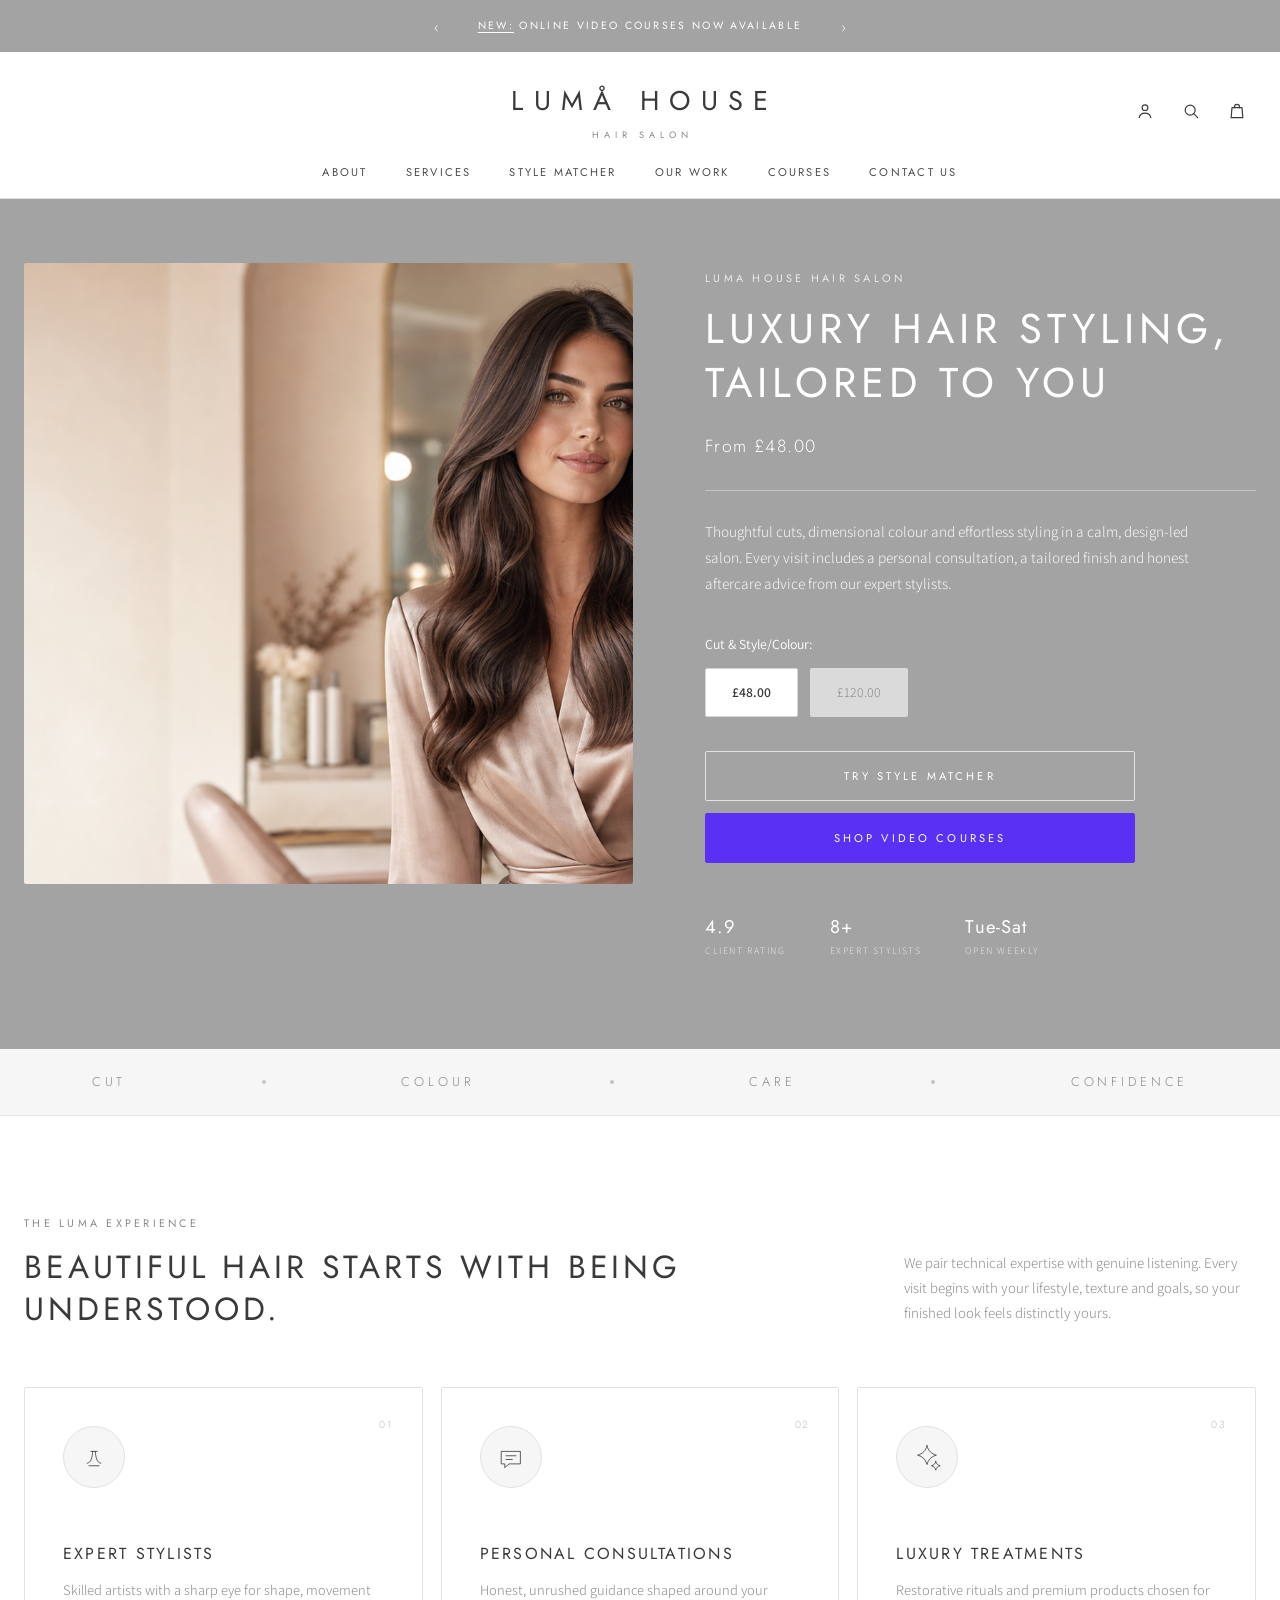
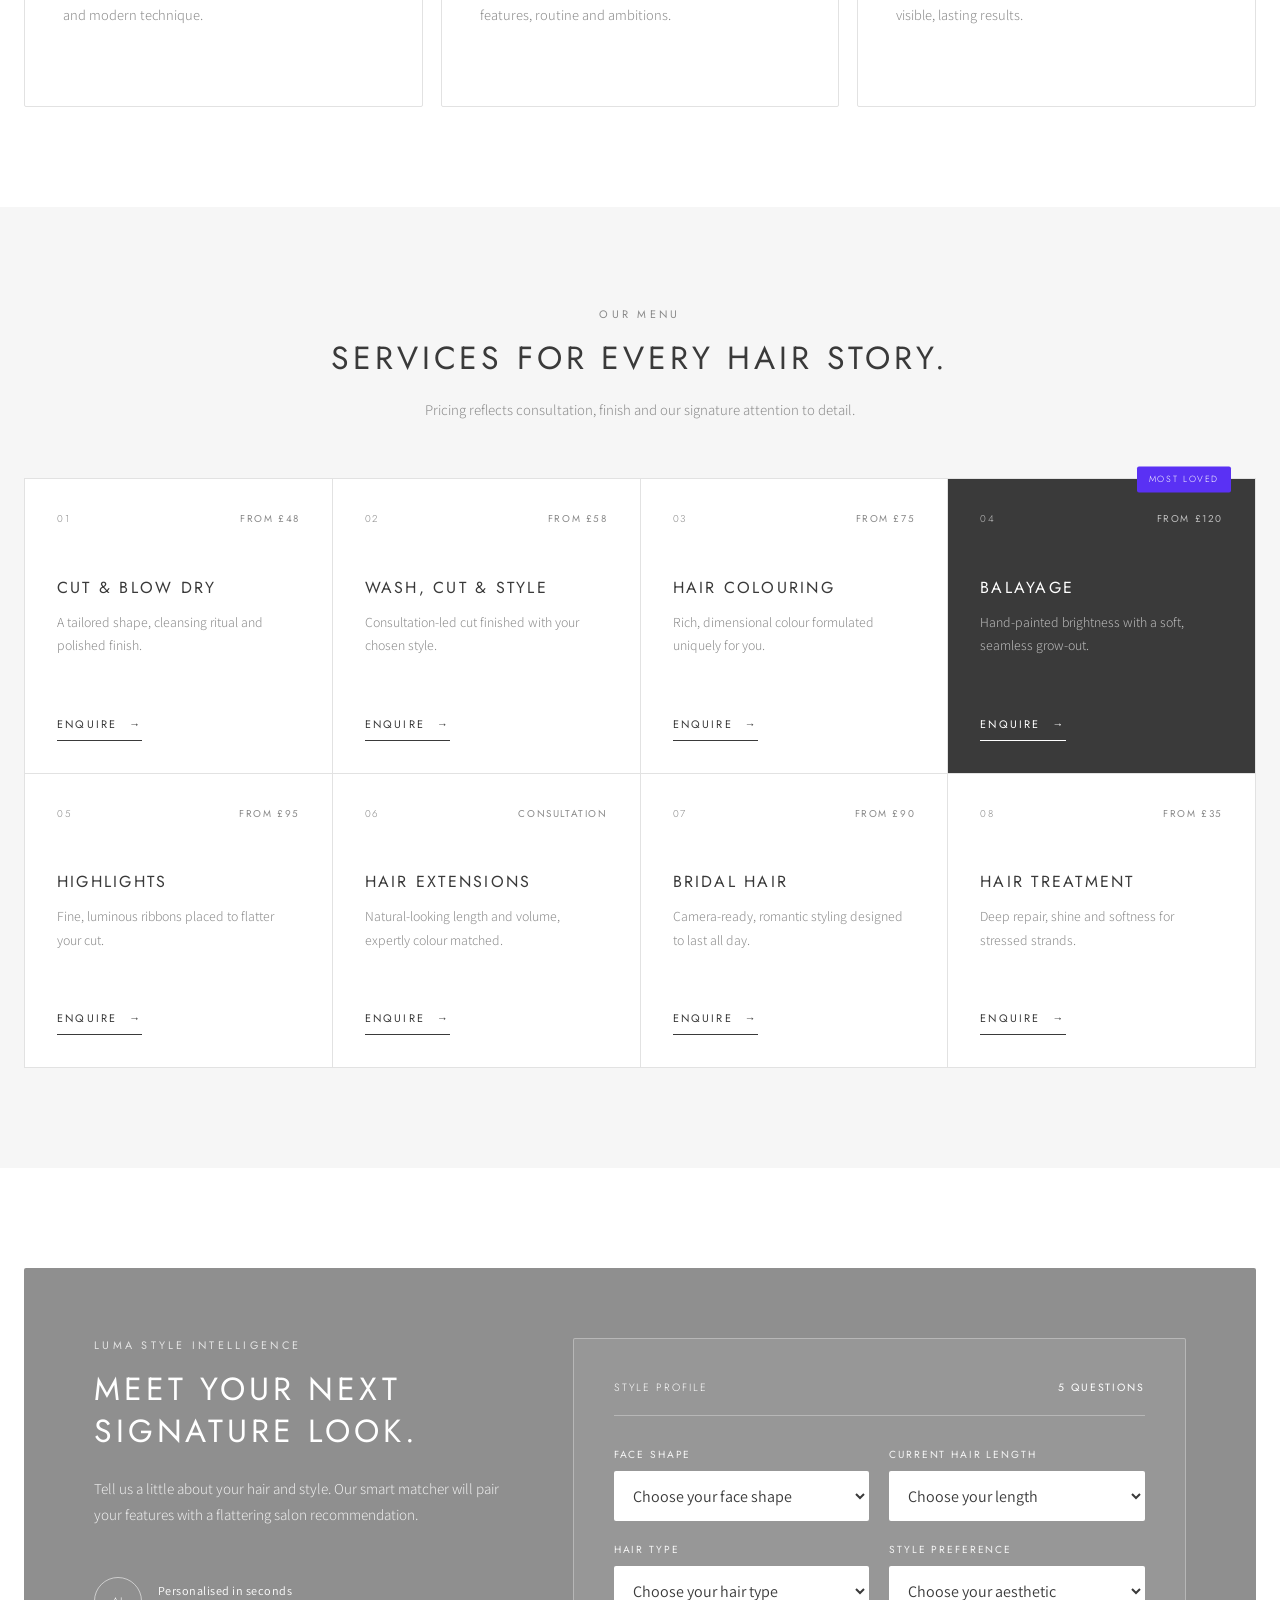
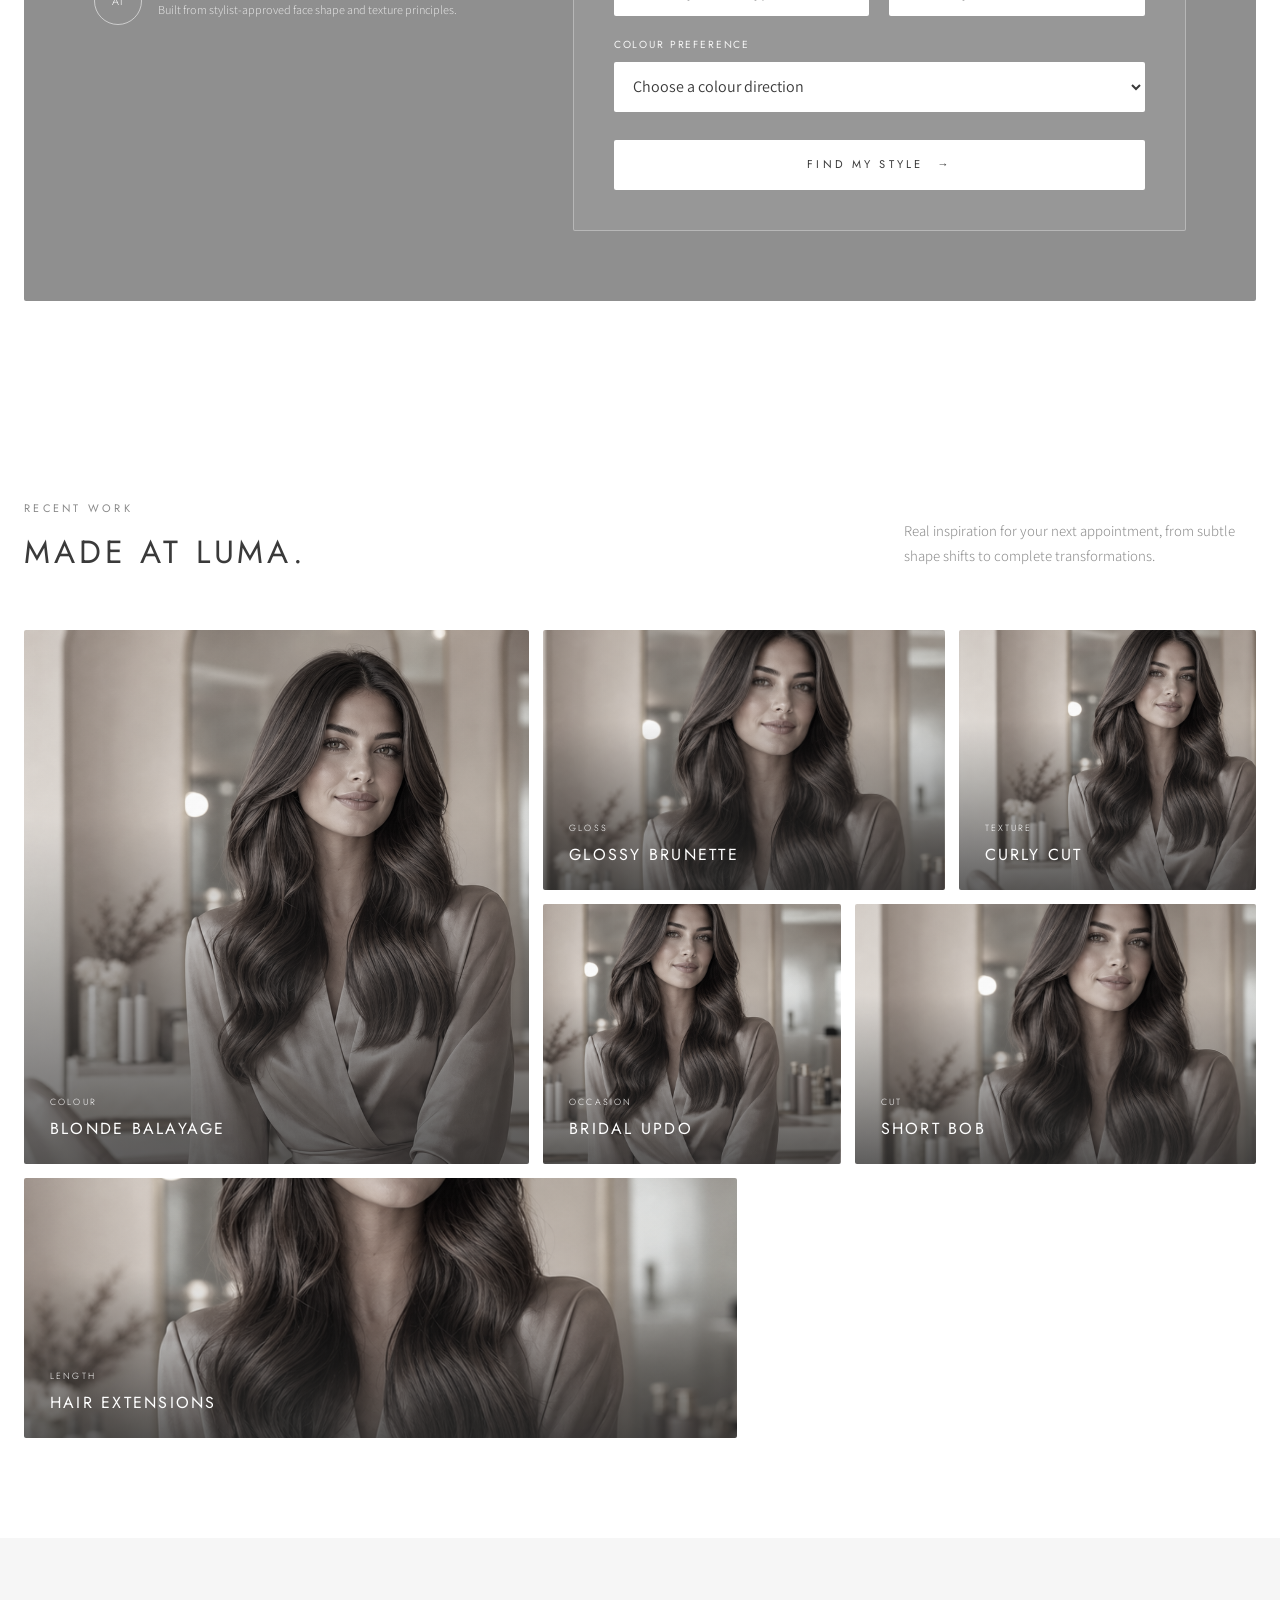
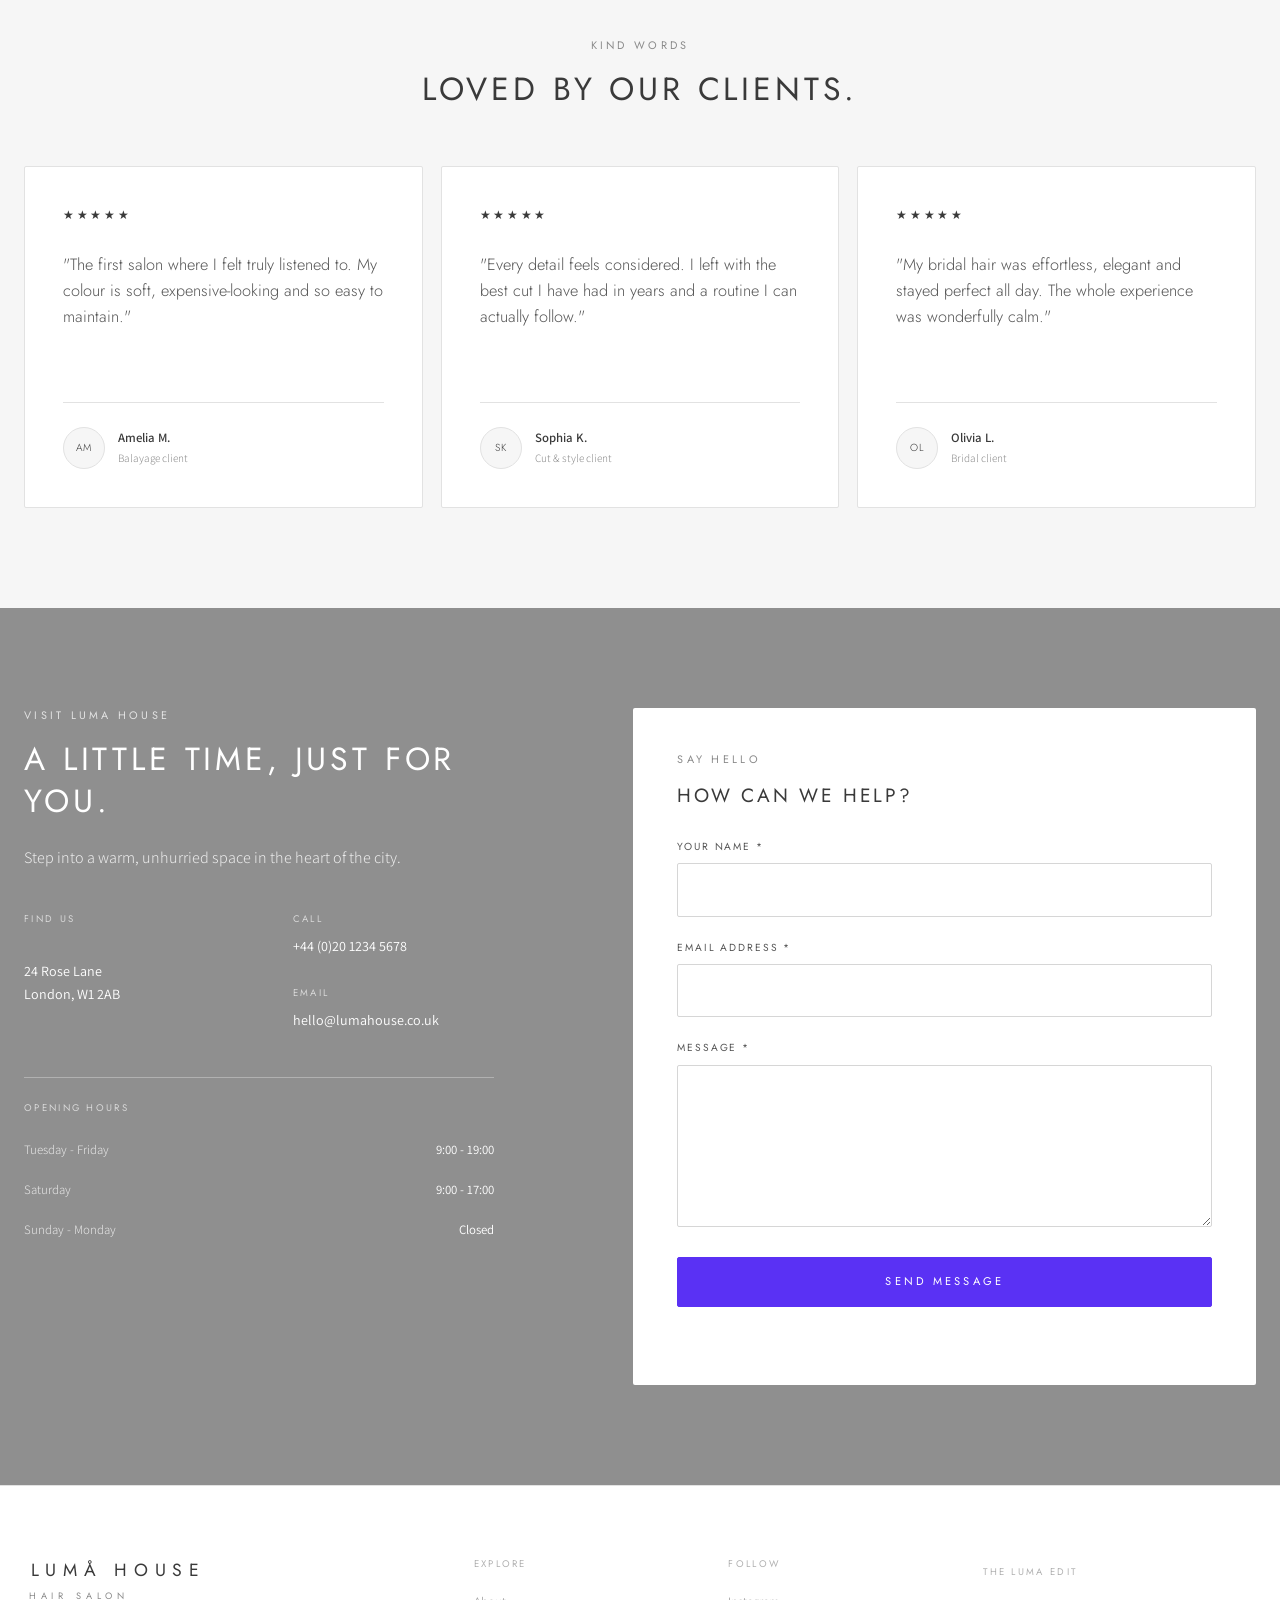
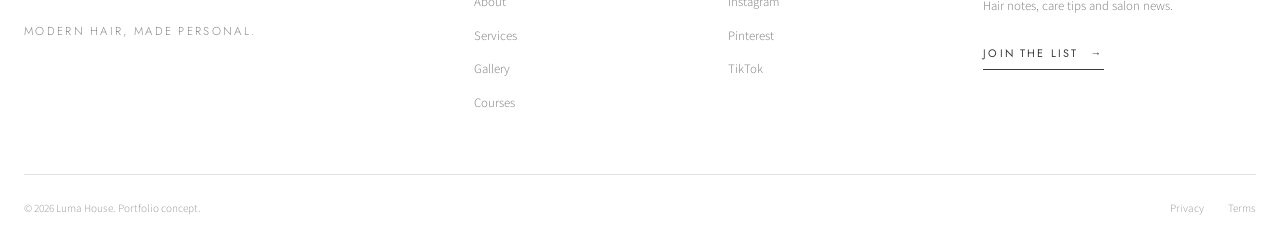
==== commit 5c695440: "Replace booking system with purchasable video courses page - Remove the booking section, form and it" ====
--- a/index.html
+++ b/index.html
@@ -15,7 +15,7 @@
 
   <div class="announcement-bar">
     <button class="announce-arrow" id="announce-prev" type="button" aria-label="Previous announcement">&#8249;</button>
-    <a href="#booking" id="announce-message"><u>Book an appointment</u> with our team today</a>
+    <a href="courses.html" id="announce-message"><u>New:</u> online video courses now available</a>
     <button class="announce-arrow" id="announce-next" type="button" aria-label="Next announcement">&#8250;</button>
   </div>
 
@@ -32,13 +32,13 @@
       </a>
 
       <div class="header-icons">
-        <a href="#booking" aria-label="Your account">
+        <a href="#contact" aria-label="Contact us">
           <svg viewBox="0 0 24 24" aria-hidden="true"><circle cx="12" cy="8" r="3.4" /><path d="M5 20c.8-3.6 3.6-5.4 7-5.4s6.2 1.8 7 5.4" /></svg>
         </a>
         <a href="#services" aria-label="Search services">
           <svg viewBox="0 0 24 24" aria-hidden="true"><circle cx="11" cy="11" r="6" /><path d="M15.5 15.5 20 20" /></svg>
         </a>
-        <a href="#booking" aria-label="Your bookings">
+        <a href="courses.html#cart" aria-label="Your course cart">
           <svg viewBox="0 0 24 24" aria-hidden="true"><path d="M6 8h12l1 12H5L6 8z" /><path d="M9 8V7a3 3 0 0 1 6 0v1" /></svg>
         </a>
       </div>
@@ -50,7 +50,7 @@
         <a href="#services">Services</a>
         <a href="#style-matcher">Style Matcher</a>
         <a href="#gallery">Our Work</a>
-        <a href="#booking">Book Online</a>
+        <a href="courses.html">Courses</a>
         <a href="#contact">Contact Us</a>
       </div>
     </nav>
@@ -77,7 +77,7 @@
           </div>
           <div class="hero-actions">
             <a class="button button-outline button-wide" href="#style-matcher">Try style matcher</a>
-            <a class="button button-accent button-wide" href="#booking">Book appointment</a>
+            <a class="button button-accent button-wide" href="courses.html">Shop video courses</a>
           </div>
           <div class="hero-meta" aria-label="Salon highlights">
             <div><strong>4.9</strong><span>Client rating</span></div>
@@ -146,50 +146,50 @@
             <div class="service-top"><span>01</span><strong>from &pound;48</strong></div>
             <h3>Cut &amp; blow dry</h3>
             <p>A tailored shape, cleansing ritual and polished finish.</p>
-            <button class="text-link service-book" type="button" data-service="Cut and blow dry">Book now <span>&rarr;</span></button>
+            <a class="text-link" href="#contact">Enquire <span>&rarr;</span></a>
           </article>
           <article class="service-card reveal">
             <div class="service-top"><span>02</span><strong>from &pound;58</strong></div>
             <h3>Wash, cut &amp; style</h3>
             <p>Consultation-led cut finished with your chosen style.</p>
-            <button class="text-link service-book" type="button" data-service="Wash, cut and style">Book now <span>&rarr;</span></button>
+            <a class="text-link" href="#contact">Enquire <span>&rarr;</span></a>
           </article>
           <article class="service-card reveal">
             <div class="service-top"><span>03</span><strong>from &pound;75</strong></div>
             <h3>Hair colouring</h3>
             <p>Rich, dimensional colour formulated uniquely for you.</p>
-            <button class="text-link service-book" type="button" data-service="Hair colouring">Book now <span>&rarr;</span></button>
+            <a class="text-link" href="#contact">Enquire <span>&rarr;</span></a>
           </article>
           <article class="service-card reveal featured-service">
             <span class="popular-tag">Most loved</span>
             <div class="service-top"><span>04</span><strong>from &pound;120</strong></div>
             <h3>Balayage</h3>
             <p>Hand-painted brightness with a soft, seamless grow-out.</p>
-            <button class="text-link service-book" type="button" data-service="Balayage">Book now <span>&rarr;</span></button>
+            <a class="text-link" href="#contact">Enquire <span>&rarr;</span></a>
           </article>
           <article class="service-card reveal">
             <div class="service-top"><span>05</span><strong>from &pound;95</strong></div>
             <h3>Highlights</h3>
             <p>Fine, luminous ribbons placed to flatter your cut.</p>
-            <button class="text-link service-book" type="button" data-service="Highlights">Book now <span>&rarr;</span></button>
+            <a class="text-link" href="#contact">Enquire <span>&rarr;</span></a>
           </article>
           <article class="service-card reveal">
             <div class="service-top"><span>06</span><strong>consultation</strong></div>
             <h3>Hair extensions</h3>
             <p>Natural-looking length and volume, expertly colour matched.</p>
-            <button class="text-link service-book" type="button" data-service="Hair extensions">Book now <span>&rarr;</span></button>
+            <a class="text-link" href="#contact">Enquire <span>&rarr;</span></a>
           </article>
           <article class="service-card reveal">
             <div class="service-top"><span>07</span><strong>from &pound;90</strong></div>
             <h3>Bridal hair</h3>
             <p>Camera-ready, romantic styling designed to last all day.</p>
-            <button class="text-link service-book" type="button" data-service="Bridal hair">Book now <span>&rarr;</span></button>
+            <a class="text-link" href="#contact">Enquire <span>&rarr;</span></a>
           </article>
           <article class="service-card reveal">
             <div class="service-top"><span>08</span><strong>from &pound;35</strong></div>
             <h3>Hair treatment</h3>
             <p>Deep repair, shine and softness for stressed strands.</p>
-            <button class="text-link service-book" type="button" data-service="Hair treatment">Book now <span>&rarr;</span></button>
+            <a class="text-link" href="#contact">Enquire <span>&rarr;</span></a>
           </article>
         </div>
       </div>
@@ -284,7 +284,7 @@
               <div><span>Salon service</span><strong id="result-service"></strong></div>
             </div>
             <div class="result-actions">
-              <button class="button button-cream" id="book-style" type="button">Book this style</button>
+              <a class="button button-cream" href="#contact">Enquire about this style</a>
               <button class="text-link light-link" id="restart-matcher" type="button">Start again</button>
             </div>
           </div>
@@ -334,111 +334,6 @@
             <blockquote>"My bridal hair was effortless, elegant and stayed perfect all day. The whole experience was wonderfully calm."</blockquote>
             <div class="client"><span>OL</span><div><strong>Olivia L.</strong><small>Bridal client</small></div></div>
           </article>
-        </div>
-      </div>
-    </section>
-
-    <section class="section booking-section" id="booking">
-      <div class="container booking-layout">
-        <div class="booking-copy reveal">
-          <p class="eyebrow">Your appointment</p>
-          <h2>Let&apos;s create something <em>beautiful.</em></h2>
-          <p>Choose your service and preferred time. We&apos;ll save your request in this browser so you can return to it anytime.</p>
-          <div class="booking-promise">
-            <div><span aria-hidden="true">01</span><p><strong>Tailored consultation</strong><br>Every appointment starts with you.</p></div>
-            <div><span aria-hidden="true">02</span><p><strong>Transparent pricing</strong><br>We confirm all costs before we begin.</p></div>
-            <div><span aria-hidden="true">03</span><p><strong>Calm, considered care</strong><br>Never rushed. Always personal.</p></div>
-          </div>
-        </div>
-
-        <div class="booking-panel reveal">
-          <form id="booking-form" novalidate>
-            <div class="form-header">
-              <h3>Book an appointment</h3>
-              <span>All fields marked * are required</span>
-            </div>
-            <div class="form-grid">
-              <div class="form-group">
-                <label for="booking-name">Full name *</label>
-                <input type="text" id="booking-name" name="name" autocomplete="name" required>
-                <small class="error-message"></small>
-              </div>
-              <div class="form-group">
-                <label for="booking-email">Email address *</label>
-                <input type="email" id="booking-email" name="email" autocomplete="email" required>
-                <small class="error-message"></small>
-              </div>
-              <div class="form-group">
-                <label for="booking-phone">Phone number *</label>
-                <input type="tel" id="booking-phone" name="phone" autocomplete="tel" required>
-                <small class="error-message"></small>
-              </div>
-              <div class="form-group">
-                <label for="booking-service">Service *</label>
-                <select id="booking-service" name="service" required>
-                  <option value="">Select a service</option>
-                  <option>Cut and blow dry</option>
-                  <option>Wash, cut and style</option>
-                  <option>Hair colouring</option>
-                  <option>Balayage</option>
-                  <option>Highlights</option>
-                  <option>Hair extensions</option>
-                  <option>Bridal hair</option>
-                  <option>Hair treatment</option>
-                </select>
-                <small class="error-message"></small>
-              </div>
-              <div class="form-group">
-                <label for="booking-stylist">Preferred stylist *</label>
-                <select id="booking-stylist" name="stylist" required>
-                  <option value="">Select a stylist</option>
-                  <option>No preference</option>
-                  <option>Elena - Creative Director</option>
-                  <option>Maya - Colour Specialist</option>
-                  <option>Isla - Cutting Specialist</option>
-                  <option>Amara - Texture Specialist</option>
-                </select>
-                <small class="error-message"></small>
-              </div>
-              <div class="form-group">
-                <label for="booking-date">Preferred date *</label>
-                <input type="date" id="booking-date" name="date" required>
-                <small class="error-message"></small>
-              </div>
-              <div class="form-group">
-                <label for="booking-time">Preferred time *</label>
-                <select id="booking-time" name="time" required>
-                  <option value="">Select a time</option>
-                  <option>9:00 AM</option>
-                  <option>10:30 AM</option>
-                  <option>12:00 PM</option>
-                  <option>1:30 PM</option>
-                  <option>3:00 PM</option>
-                  <option>4:30 PM</option>
-                  <option>6:00 PM</option>
-                </select>
-                <small class="error-message"></small>
-              </div>
-              <div class="form-group full-width">
-                <label for="booking-notes">Notes <span>(optional)</span></label>
-                <textarea id="booking-notes" name="notes" rows="4" placeholder="Tell us about your hair goals, colour history or anything we should know."></textarea>
-              </div>
-            </div>
-            <button class="button button-accent button-wide" type="submit">Request appointment</button>
-            <p class="form-status" id="booking-status" role="status"></p>
-          </form>
-
-          <div class="booking-summary" id="booking-summary" hidden>
-            <div class="summary-icon" aria-hidden="true">&#10003;</div>
-            <p class="eyebrow">Request saved</p>
-            <h3>Your appointment</h3>
-            <p class="summary-lead">We&apos;ve saved your booking request. A member of the Luma team would normally confirm this with you shortly.</p>
-            <dl id="booking-details"></dl>
-            <div class="summary-actions">
-              <button class="button button-dark" id="edit-booking" type="button">Edit booking</button>
-              <button class="text-link danger-link" id="cancel-booking" type="button">Cancel booking</button>
-            </div>
-          </div>
         </div>
       </div>
     </section>
@@ -498,7 +393,7 @@
         <a href="#about">About</a>
         <a href="#services">Services</a>
         <a href="#gallery">Gallery</a>
-        <a href="#booking">Book</a>
+        <a href="courses.html">Courses</a>
       </div>
       <div class="footer-links">
         <span>Follow</span>
--- a/styles.css
+++ b/styles.css
@@ -1947,3 +1947,317 @@
     opacity: 1;
   }
 }
+
+/* Courses page */
+.hero-media {
+  position: relative;
+}
+
+.hero-note {
+  margin-top: 8px;
+  color: rgba(255, 255, 255, 0.8);
+  font-size: 0.8rem;
+}
+
+.course-hero .form-status {
+  color: var(--white);
+  text-align: left;
+}
+
+.play-badge {
+  position: absolute;
+  top: 50%;
+  left: 50%;
+  display: grid;
+  width: 64px;
+  height: 64px;
+  place-items: center;
+  padding-left: 5px;
+  transform: translate(-50%, -50%);
+  border-radius: 50%;
+  color: var(--ink);
+  background: rgba(255, 255, 255, 0.85);
+  font-size: 1rem;
+  pointer-events: none;
+}
+
+.thumb-meta {
+  position: absolute;
+  bottom: 14px;
+  left: 14px;
+  padding: 5px 10px;
+  border-radius: var(--radius);
+  color: var(--white);
+  background: rgba(40, 40, 40, 0.65);
+  font-family: var(--font-display);
+  font-size: 0.58rem;
+  letter-spacing: 0.16em;
+  text-transform: uppercase;
+}
+
+.qty-stepper {
+  display: inline-flex;
+  align-items: center;
+  border-radius: var(--radius);
+  background: var(--white);
+}
+
+.qty-stepper button {
+  width: 44px;
+  height: 44px;
+  border: 0;
+  background: transparent;
+  color: var(--ink);
+  cursor: pointer;
+  font-size: 1.1rem;
+  line-height: 1;
+}
+
+.qty-stepper span {
+  min-width: 36px;
+  color: var(--ink);
+  font-weight: 600;
+  text-align: center;
+}
+
+.cart-link {
+  position: relative;
+}
+
+.cart-count[hidden] {
+  display: none;
+}
+
+.cart-count {
+  position: absolute;
+  top: 1px;
+  right: 0;
+  display: grid;
+  min-width: 16px;
+  height: 16px;
+  padding: 0 4px;
+  place-items: center;
+  border-radius: 999px;
+  color: var(--white);
+  background: var(--accent);
+  font-family: var(--font-display);
+  font-size: 0.58rem;
+  line-height: 1;
+}
+
+.courses {
+  background: var(--paper);
+}
+
+.course-grid {
+  display: grid;
+  grid-template-columns: repeat(3, 1fr);
+  gap: 18px;
+}
+
+.course-card {
+  display: flex;
+  flex-direction: column;
+  border: 1px solid var(--line);
+  border-radius: var(--radius);
+  background: var(--paper);
+  transition: border-color var(--transition), box-shadow var(--transition);
+}
+
+.course-card:hover {
+  border-color: #c9c9c9;
+  box-shadow: var(--shadow);
+}
+
+.course-thumb {
+  position: relative;
+  height: 210px;
+  background-image: linear-gradient(0deg, rgba(40, 40, 40, 0.35), rgba(40, 40, 40, 0.02) 60%), url("assets/salon-hero.png");
+  background-repeat: no-repeat;
+  background-size: auto, 240%;
+  filter: saturate(0.35);
+}
+
+.thumb-one { background-position: center, 72% 20%; }
+.thumb-two { background-position: center, 80% 35%; }
+.thumb-three { background-position: center, 65% 50%; }
+.thumb-four { background-position: center, 88% 60%; }
+.thumb-five { background-position: center, 75% 30%; }
+.thumb-six { background-position: center, 84% 45%; }
+
+.course-body {
+  display: flex;
+  flex: 1;
+  flex-direction: column;
+  padding: 26px;
+}
+
+.course-level {
+  margin-bottom: 12px;
+  color: var(--muted);
+  font-family: var(--font-display);
+  font-size: 0.58rem;
+  letter-spacing: 0.24em;
+  text-transform: uppercase;
+}
+
+.course-card h3 {
+  margin-bottom: 10px;
+}
+
+.course-card .course-body p {
+  margin-bottom: 24px;
+  color: var(--muted);
+  font-size: 0.86rem;
+}
+
+.course-foot {
+  display: flex;
+  align-items: center;
+  justify-content: space-between;
+  gap: 12px;
+  margin-top: auto;
+  padding-top: 18px;
+  border-top: 1px solid var(--line);
+}
+
+.course-price {
+  color: var(--ink);
+  font-family: var(--font-display);
+  font-size: 1rem;
+  letter-spacing: 0.06em;
+}
+
+.course-add {
+  min-height: 42px;
+  padding: 9px 18px;
+  font-size: 0.6rem;
+}
+
+.cart-section {
+  background: var(--soft);
+}
+
+.cart-layout {
+  display: grid;
+  align-items: start;
+  grid-template-columns: minmax(0, 0.8fr) minmax(0, 1.2fr);
+  gap: 60px;
+}
+
+.cart-copy > p:not(.eyebrow) {
+  max-width: 400px;
+  margin-top: 22px;
+  color: var(--muted);
+  font-size: 0.94rem;
+}
+
+.cart-panel {
+  padding: 40px;
+  border: 1px solid var(--line);
+  border-radius: var(--radius);
+  background: var(--paper);
+}
+
+.cart-empty {
+  color: var(--muted);
+  font-size: 0.9rem;
+}
+
+.cart-items {
+  list-style: none;
+}
+
+.cart-item {
+  display: flex;
+  align-items: flex-start;
+  justify-content: space-between;
+  gap: 20px;
+  padding: 16px 0;
+  border-bottom: 1px solid var(--line);
+}
+
+.cart-item strong {
+  color: var(--ink);
+  font-size: 0.9rem;
+  font-weight: 600;
+}
+
+.cart-item > div:first-child span {
+  display: block;
+  margin-top: 4px;
+  color: var(--muted);
+  font-size: 0.78rem;
+}
+
+.cart-item-end {
+  display: grid;
+  flex: 0 0 auto;
+  gap: 8px;
+  justify-items: end;
+}
+
+.cart-remove {
+  font-size: 0.58rem;
+}
+
+.cart-total {
+  display: flex;
+  align-items: center;
+  justify-content: space-between;
+  padding: 20px 0;
+  font-family: var(--font-display);
+  letter-spacing: 0.18em;
+  text-transform: uppercase;
+}
+
+.cart-total span {
+  color: var(--muted);
+  font-size: 0.68rem;
+}
+
+.cart-total strong {
+  color: var(--ink);
+  font-size: 1.05rem;
+  font-weight: 400;
+}
+
+.cart-total[hidden] {
+  display: none;
+}
+
+.cart-panel .button-wide {
+  margin-top: 14px;
+}
+
+.cart-panel .form-status {
+  color: var(--ink);
+}
+
+.button[disabled] {
+  cursor: not-allowed;
+  opacity: 0.45;
+}
+
+@media (max-width: 1024px) {
+  .course-grid {
+    grid-template-columns: repeat(2, 1fr);
+  }
+}
+
+@media (max-width: 820px) {
+  .cart-layout {
+    grid-template-columns: 1fr;
+    gap: 36px;
+  }
+}
+
+@media (max-width: 560px) {
+  .course-grid {
+    grid-template-columns: 1fr;
+  }
+
+  .cart-panel {
+    padding: 28px 20px;
+  }
+}
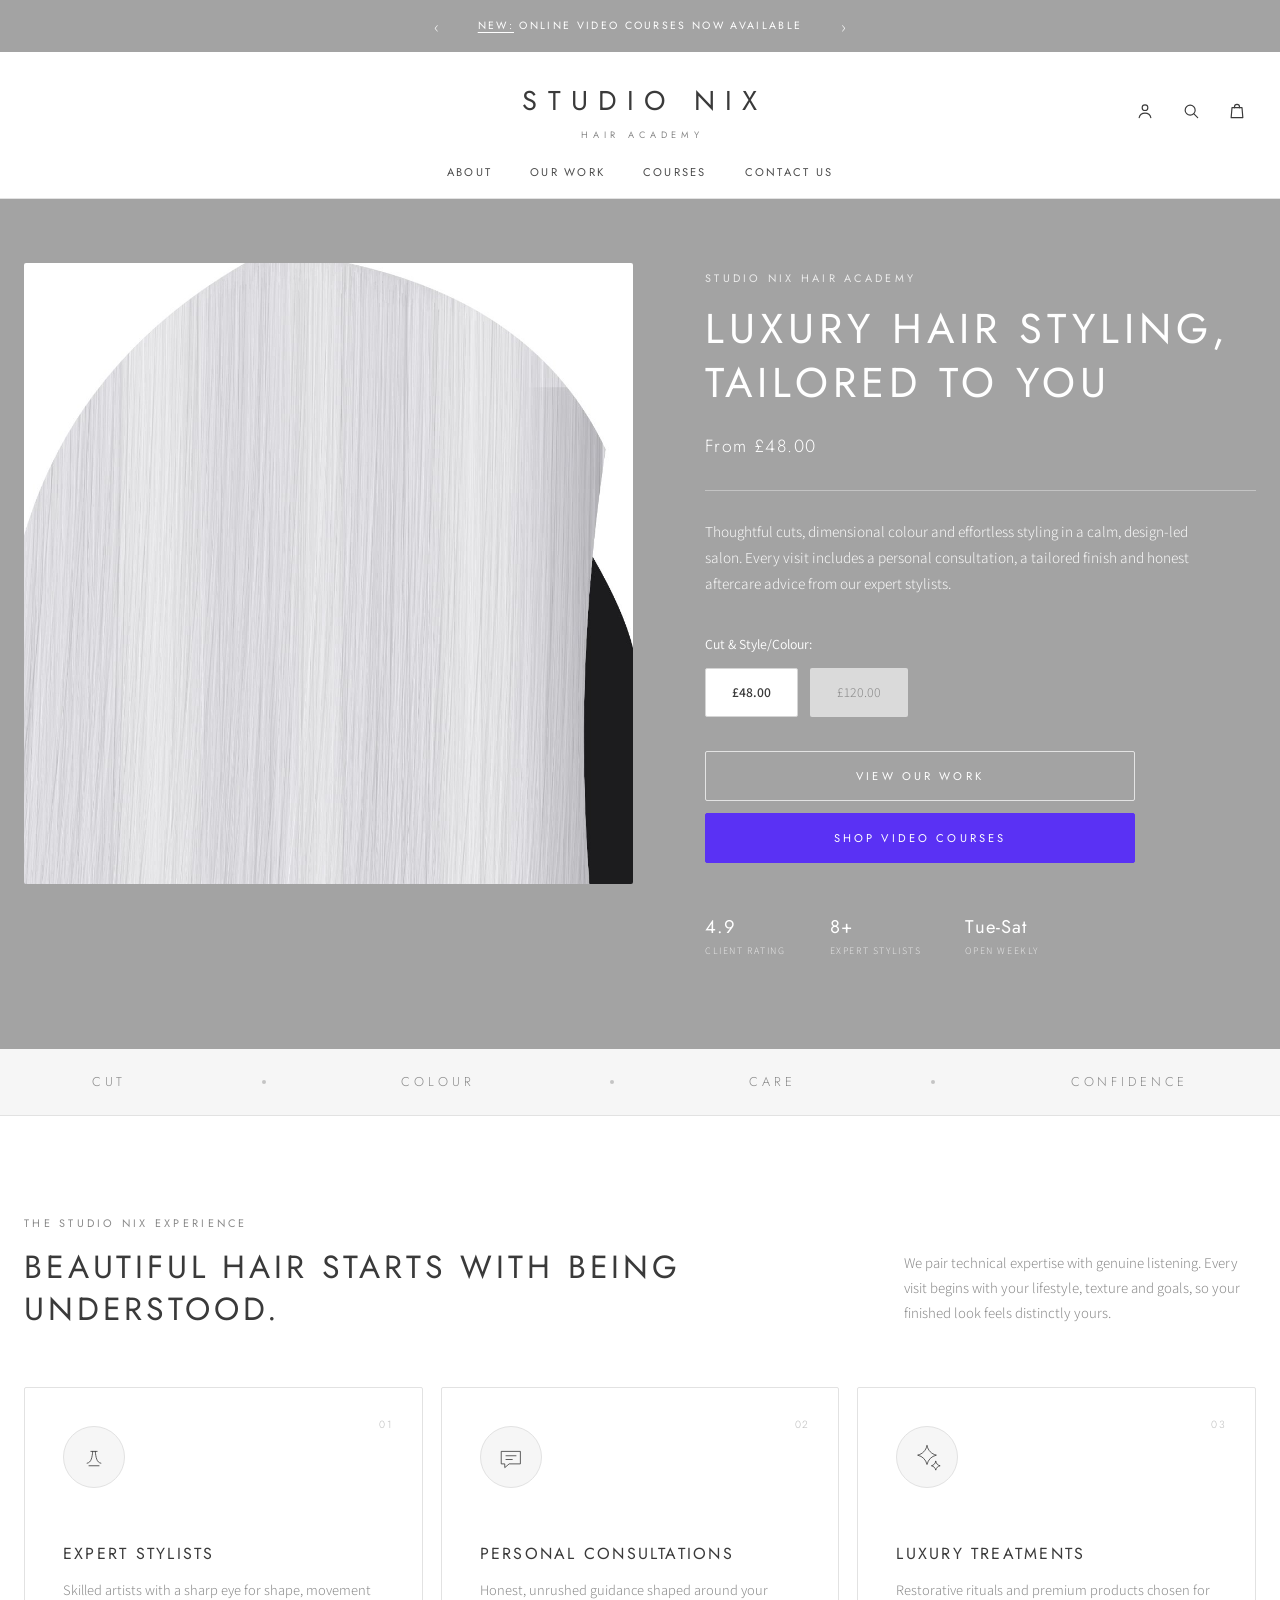
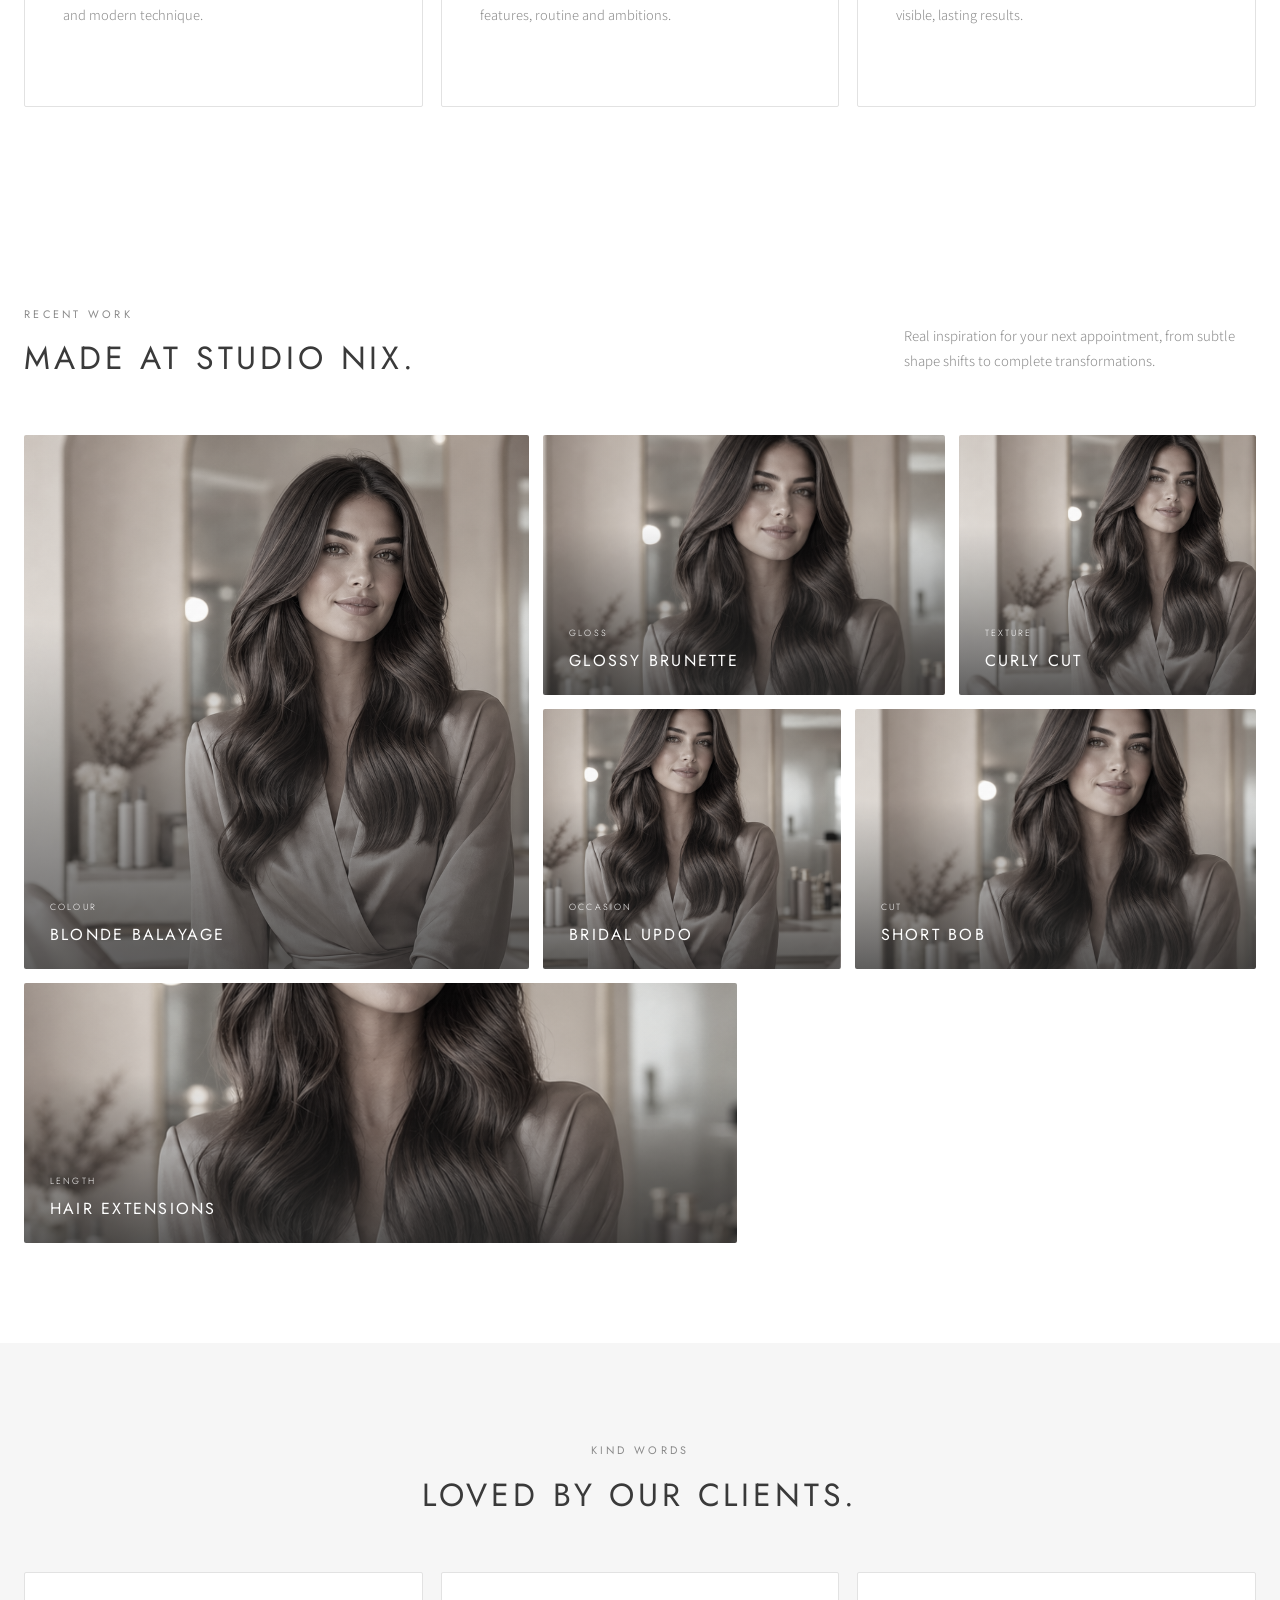
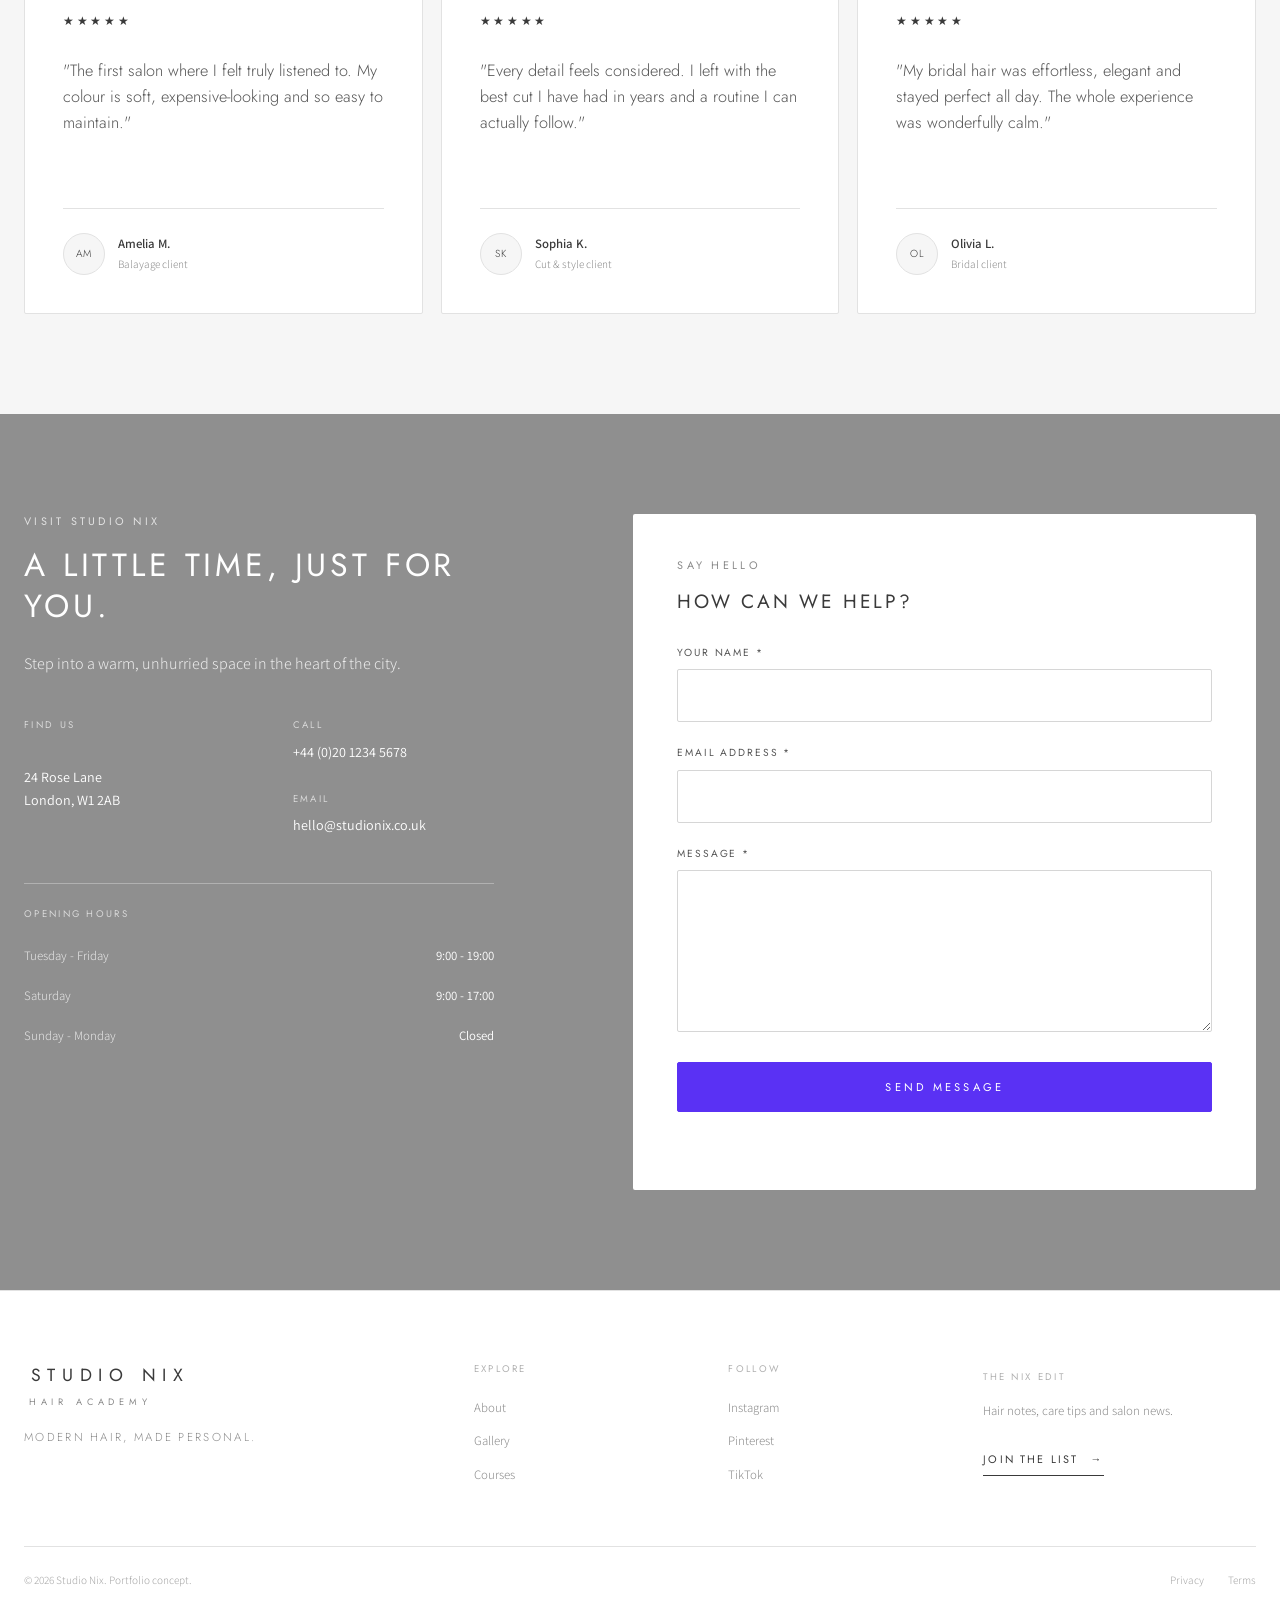
==== commit b50e283c: "Rebrand to Studio Nix Hair Academy; remove services and style matcher - Rename Luma House Hair Salon" ====
--- a/index.html
+++ b/index.html
@@ -3,8 +3,8 @@
 <head>
   <meta charset="UTF-8">
   <meta name="viewport" content="width=device-width, initial-scale=1.0">
-  <meta name="description" content="Luma House is a modern luxury hair salon offering tailored cuts, colour and styling.">
-  <title>Luma House | Luxury Hair Salon</title>
+  <meta name="description" content="Studio Nix is a modern hair academy and salon offering tailored cuts, colour, styling and professional video courses.">
+  <title>Studio Nix | Hair Academy</title>
   <link rel="preconnect" href="https://fonts.googleapis.com">
   <link rel="preconnect" href="https://fonts.gstatic.com" crossorigin>
   <link href="https://fonts.googleapis.com/css2?family=Jost:wght@300;400;500&family=Assistant:wght@300;400;600&display=swap" rel="stylesheet">
@@ -26,16 +26,16 @@
         <span></span>
       </button>
 
-      <a class="brand" href="#home" aria-label="Luma House home">
-        <span class="brand-name">LUM&Aring; HOUSE</span>
-        <span class="brand-sub">Hair Salon</span>
+      <a class="brand" href="#home" aria-label="Studio Nix home">
+        <span class="brand-name">STUDIO NIX</span>
+        <span class="brand-sub">Hair Academy</span>
       </a>
 
       <div class="header-icons">
         <a href="#contact" aria-label="Contact us">
           <svg viewBox="0 0 24 24" aria-hidden="true"><circle cx="12" cy="8" r="3.4" /><path d="M5 20c.8-3.6 3.6-5.4 7-5.4s6.2 1.8 7 5.4" /></svg>
         </a>
-        <a href="#services" aria-label="Search services">
+        <a href="courses.html" aria-label="Browse courses">
           <svg viewBox="0 0 24 24" aria-hidden="true"><circle cx="11" cy="11" r="6" /><path d="M15.5 15.5 20 20" /></svg>
         </a>
         <a href="courses.html#cart" aria-label="Your course cart">
@@ -47,8 +47,6 @@
     <nav class="navbar container" aria-label="Main navigation">
       <div class="nav-menu" id="nav-menu">
         <a href="#about">About</a>
-        <a href="#services">Services</a>
-        <a href="#style-matcher">Style Matcher</a>
         <a href="#gallery">Our Work</a>
         <a href="courses.html">Courses</a>
         <a href="#contact">Contact Us</a>
@@ -60,10 +58,10 @@
     <section class="hero" id="home" aria-labelledby="hero-title">
       <div class="container hero-layout">
         <div class="hero-media">
-          <img class="hero-image" src="assets/salon-hero.png" alt="Client with glossy brunette waves in a luxury salon">
+          <img class="hero-image" src="assets/silver-hair.jpg" alt="Sleek silver-white hair falling straight past the shoulders">
         </div>
         <div class="hero-content">
-          <p class="eyebrow">Luma House Hair Salon</p>
+          <p class="eyebrow">Studio Nix Hair Academy</p>
           <h1 id="hero-title">Luxury hair styling, tailored to you</h1>
           <p class="hero-price">From &pound;48.00</p>
           <hr class="hero-rule">
@@ -71,12 +69,12 @@
           <div class="hero-options">
             <span class="option-label">Cut &amp; Style/Colour:</span>
             <div class="option-pills">
-              <a class="pill is-active" href="#services">&pound;48.00</a>
-              <a class="pill" href="#services">&pound;120.00</a>
+              <a class="pill is-active" href="#contact">&pound;48.00</a>
+              <a class="pill" href="#contact">&pound;120.00</a>
             </div>
           </div>
           <div class="hero-actions">
-            <a class="button button-outline button-wide" href="#style-matcher">Try style matcher</a>
+            <a class="button button-outline button-wide" href="#gallery">View our work</a>
             <a class="button button-accent button-wide" href="courses.html">Shop video courses</a>
           </div>
           <div class="hero-meta" aria-label="Salon highlights">
@@ -98,7 +96,7 @@
       <div class="container">
         <div class="section-heading split-heading reveal">
           <div>
-            <p class="eyebrow">The Luma experience</p>
+            <p class="eyebrow">The Studio Nix experience</p>
             <h2>Beautiful hair starts with being <em>understood.</em></h2>
           </div>
           <p>We pair technical expertise with genuine listening. Every visit begins with your lifestyle, texture and goals, so your finished look feels distinctly yours.</p>
@@ -133,171 +131,12 @@
       </div>
     </section>
 
-    <section class="section services" id="services">
-      <div class="container">
-        <div class="section-heading centered reveal">
-          <p class="eyebrow">Our menu</p>
-          <h2>Services for every <em>hair story.</em></h2>
-          <p>Pricing reflects consultation, finish and our signature attention to detail.</p>
-        </div>
-
-        <div class="service-grid">
-          <article class="service-card reveal">
-            <div class="service-top"><span>01</span><strong>from &pound;48</strong></div>
-            <h3>Cut &amp; blow dry</h3>
-            <p>A tailored shape, cleansing ritual and polished finish.</p>
-            <a class="text-link" href="#contact">Enquire <span>&rarr;</span></a>
-          </article>
-          <article class="service-card reveal">
-            <div class="service-top"><span>02</span><strong>from &pound;58</strong></div>
-            <h3>Wash, cut &amp; style</h3>
-            <p>Consultation-led cut finished with your chosen style.</p>
-            <a class="text-link" href="#contact">Enquire <span>&rarr;</span></a>
-          </article>
-          <article class="service-card reveal">
-            <div class="service-top"><span>03</span><strong>from &pound;75</strong></div>
-            <h3>Hair colouring</h3>
-            <p>Rich, dimensional colour formulated uniquely for you.</p>
-            <a class="text-link" href="#contact">Enquire <span>&rarr;</span></a>
-          </article>
-          <article class="service-card reveal featured-service">
-            <span class="popular-tag">Most loved</span>
-            <div class="service-top"><span>04</span><strong>from &pound;120</strong></div>
-            <h3>Balayage</h3>
-            <p>Hand-painted brightness with a soft, seamless grow-out.</p>
-            <a class="text-link" href="#contact">Enquire <span>&rarr;</span></a>
-          </article>
-          <article class="service-card reveal">
-            <div class="service-top"><span>05</span><strong>from &pound;95</strong></div>
-            <h3>Highlights</h3>
-            <p>Fine, luminous ribbons placed to flatter your cut.</p>
-            <a class="text-link" href="#contact">Enquire <span>&rarr;</span></a>
-          </article>
-          <article class="service-card reveal">
-            <div class="service-top"><span>06</span><strong>consultation</strong></div>
-            <h3>Hair extensions</h3>
-            <p>Natural-looking length and volume, expertly colour matched.</p>
-            <a class="text-link" href="#contact">Enquire <span>&rarr;</span></a>
-          </article>
-          <article class="service-card reveal">
-            <div class="service-top"><span>07</span><strong>from &pound;90</strong></div>
-            <h3>Bridal hair</h3>
-            <p>Camera-ready, romantic styling designed to last all day.</p>
-            <a class="text-link" href="#contact">Enquire <span>&rarr;</span></a>
-          </article>
-          <article class="service-card reveal">
-            <div class="service-top"><span>08</span><strong>from &pound;35</strong></div>
-            <h3>Hair treatment</h3>
-            <p>Deep repair, shine and softness for stressed strands.</p>
-            <a class="text-link" href="#contact">Enquire <span>&rarr;</span></a>
-          </article>
-        </div>
-      </div>
-    </section>
-
-    <section class="section matcher-section" id="style-matcher">
-      <div class="container">
-        <div class="matcher-shell reveal">
-          <div class="matcher-intro">
-            <p class="eyebrow light">Luma style intelligence</p>
-            <h2>Meet your next <em>signature look.</em></h2>
-            <p>Tell us a little about your hair and style. Our smart matcher will pair your features with a flattering salon recommendation.</p>
-            <div class="matcher-note">
-              <span aria-hidden="true">AI</span>
-              <p><strong>Personalised in seconds</strong><br>Built from stylist-approved face shape and texture principles.</p>
-            </div>
-          </div>
-
-          <form class="matcher-form" id="matcher-form">
-            <div class="matcher-progress"><span>Style profile</span><strong>5 questions</strong></div>
-            <div class="matcher-grid">
-              <div class="form-group">
-                <label for="face-shape">Face shape</label>
-                <select id="face-shape" required>
-                  <option value="">Choose your face shape</option>
-                  <option value="oval">Oval</option>
-                  <option value="round">Round</option>
-                  <option value="square">Square</option>
-                  <option value="heart">Heart</option>
-                  <option value="diamond">Diamond</option>
-                  <option value="long">Long</option>
-                </select>
-              </div>
-              <div class="form-group">
-                <label for="hair-length">Current hair length</label>
-                <select id="hair-length" required>
-                  <option value="">Choose your length</option>
-                  <option value="short">Short</option>
-                  <option value="medium">Medium</option>
-                  <option value="long">Long</option>
-                </select>
-              </div>
-              <div class="form-group">
-                <label for="hair-type">Hair type</label>
-                <select id="hair-type" required>
-                  <option value="">Choose your hair type</option>
-                  <option value="straight">Straight</option>
-                  <option value="wavy">Wavy</option>
-                  <option value="curly">Curly</option>
-                  <option value="coily">Coily</option>
-                </select>
-              </div>
-              <div class="form-group">
-                <label for="style-preference">Style preference</label>
-                <select id="style-preference" required>
-                  <option value="">Choose your aesthetic</option>
-                  <option value="low maintenance">Low maintenance</option>
-                  <option value="glam">Glam</option>
-                  <option value="professional">Professional</option>
-                  <option value="trendy">Trendy</option>
-                  <option value="bold">Bold</option>
-                </select>
-              </div>
-              <div class="form-group full-width">
-                <label for="colour-preference">Colour preference</label>
-                <select id="colour-preference" required>
-                  <option value="">Choose a colour direction</option>
-                  <option value="natural">Natural</option>
-                  <option value="blonde">Blonde</option>
-                  <option value="brunette">Brunette</option>
-                  <option value="copper">Copper</option>
-                  <option value="pastel">Pastel</option>
-                  <option value="vivid">Vivid</option>
-                </select>
-              </div>
-            </div>
-            <button class="button button-cream button-wide" type="submit">Find my style <span aria-hidden="true">&rarr;</span></button>
-          </form>
-
-          <div class="matcher-result" id="matcher-result" aria-live="polite" hidden>
-            <div class="result-heading">
-              <div>
-                <p class="eyebrow light">Your Luma match</p>
-                <h3 id="result-name"></h3>
-              </div>
-              <span class="match-score">98% match</span>
-            </div>
-            <p class="result-reason" id="result-reason"></p>
-            <div class="result-details">
-              <div><span>Colour direction</span><strong id="result-colour"></strong></div>
-              <div><span>Maintenance</span><strong id="result-maintenance"></strong></div>
-              <div><span>Salon service</span><strong id="result-service"></strong></div>
-            </div>
-            <div class="result-actions">
-              <a class="button button-cream" href="#contact">Enquire about this style</a>
-              <button class="text-link light-link" id="restart-matcher" type="button">Start again</button>
-            </div>
-          </div>
-        </div>
-      </div>
-    </section>
-
     <section class="section gallery" id="gallery">
       <div class="container">
         <div class="section-heading split-heading reveal">
           <div>
             <p class="eyebrow">Recent work</p>
-            <h2>Made at <em>Luma.</em></h2>
+            <h2>Made at <em>Studio Nix.</em></h2>
           </div>
           <p>Real inspiration for your next appointment, from subtle shape shifts to complete transformations.</p>
         </div>
@@ -341,13 +180,13 @@
     <section class="section contact" id="contact">
       <div class="container contact-layout">
         <div class="contact-info reveal">
-          <p class="eyebrow light">Visit Luma House</p>
+          <p class="eyebrow light">Visit Studio Nix</p>
           <h2>A little time, just <em>for you.</em></h2>
           <p>Step into a warm, unhurried space in the heart of the city.</p>
           <address>
             <div><span>Find us</span><strong>24 Rose Lane<br>London, W1 2AB</strong></div>
             <div><span>Call</span><a href="tel:+442012345678">+44 (0)20 1234 5678</a></div>
-            <div><span>Email</span><a href="mailto:hello@lumahouse.co.uk">hello@lumahouse.co.uk</a></div>
+            <div><span>Email</span><a href="mailto:hello@studionix.co.uk">hello@studionix.co.uk</a></div>
           </address>
           <div class="hours">
             <span>Opening hours</span>
@@ -385,30 +224,29 @@
   <footer class="site-footer">
     <div class="container footer-main">
       <div>
-        <a class="brand footer-brand" href="#home"><span class="brand-name">LUM&Aring; HOUSE</span><span class="brand-sub">Hair Salon</span></a>
+        <a class="brand footer-brand" href="#home"><span class="brand-name">STUDIO NIX</span><span class="brand-sub">Hair Academy</span></a>
         <p>Modern hair, made personal.</p>
       </div>
       <div class="footer-links">
         <span>Explore</span>
         <a href="#about">About</a>
-        <a href="#services">Services</a>
         <a href="#gallery">Gallery</a>
         <a href="courses.html">Courses</a>
       </div>
       <div class="footer-links">
         <span>Follow</span>
-        <a href="#" aria-label="Luma House on Instagram">Instagram</a>
-        <a href="#" aria-label="Luma House on Pinterest">Pinterest</a>
-        <a href="#" aria-label="Luma House on TikTok">TikTok</a>
+        <a href="#" aria-label="Studio Nix on Instagram">Instagram</a>
+        <a href="#" aria-label="Studio Nix on Pinterest">Pinterest</a>
+        <a href="#" aria-label="Studio Nix on TikTok">TikTok</a>
       </div>
       <div class="footer-newsletter">
-        <span>The Luma edit</span>
+        <span>The Nix edit</span>
         <p>Hair notes, care tips and salon news.</p>
-        <a class="text-link light-link" href="mailto:hello@lumahouse.co.uk?subject=Join%20the%20Luma%20Edit">Join the list <span>&rarr;</span></a>
+        <a class="text-link light-link" href="mailto:hello@studionix.co.uk?subject=Join%20the%20Nix%20Edit">Join the list <span>&rarr;</span></a>
       </div>
     </div>
     <div class="container footer-bottom">
-      <p>&copy; <span id="current-year"></span> Luma House. Portfolio concept.</p>
+      <p>&copy; <span id="current-year"></span> Studio Nix. Portfolio concept.</p>
       <div><a href="#">Privacy</a><a href="#">Terms</a></div>
     </div>
   </footer>
--- a/styles.css
+++ b/styles.css
@@ -689,184 +689,7 @@
   font-size: 0.9rem;
 }
 
-/* Services */
-.services {
-  background: var(--soft);
-}
-
-.service-grid {
-  display: grid;
-  grid-template-columns: repeat(4, 1fr);
-  border-top: 1px solid var(--line);
-  border-left: 1px solid var(--line);
-}
-
-.service-card {
-  position: relative;
-  min-height: 290px;
-  padding: 32px;
-  border-right: 1px solid var(--line);
-  border-bottom: 1px solid var(--line);
-  background: var(--paper);
-  transition: box-shadow var(--transition);
-}
-
-.service-card:hover {
-  z-index: 2;
-  box-shadow: var(--shadow);
-}
-
-.service-card.featured-service {
-  color: var(--white);
-  background: var(--ink);
-}
-
-.service-card.featured-service h3 {
-  color: var(--white);
-}
-
-.service-card.featured-service .service-top,
-.service-card.featured-service p {
-  color: #bdbdbd;
-}
-
-.service-card.featured-service .text-link {
-  color: var(--white);
-}
-
-.popular-tag {
-  position: absolute;
-  top: 0;
-  right: 24px;
-  padding: 5px 12px;
-  transform: translateY(-50%);
-  border-radius: var(--radius);
-  color: var(--white);
-  background: var(--accent);
-  font-family: var(--font-display);
-  font-size: 0.56rem;
-  letter-spacing: 0.18em;
-  text-transform: uppercase;
-}
-
-.service-top {
-  display: flex;
-  justify-content: space-between;
-  margin-bottom: 50px;
-  color: var(--muted);
-  font-family: var(--font-display);
-  font-size: 0.62rem;
-  letter-spacing: 0.16em;
-  text-transform: uppercase;
-}
-
-.service-top strong {
-  font-weight: 400;
-}
-
-.service-card h3 {
-  margin-bottom: 12px;
-}
-
-.service-card p {
-  min-height: 72px;
-  margin-bottom: 26px;
-  color: var(--muted);
-  font-size: 0.86rem;
-}
-
-/* Style matcher */
-.matcher-section {
-  overflow: hidden;
-  background: var(--paper);
-}
-
-.matcher-shell {
-  position: relative;
-  display: grid;
-  grid-template-columns: 0.8fr 1.2fr;
-  gap: 70px;
-  padding: 70px;
-  border-radius: var(--radius);
-  color: var(--white);
-  background: var(--band-deep);
-}
-
-.matcher-intro,
-.matcher-form,
-.matcher-result {
-  position: relative;
-  z-index: 2;
-}
-
-.matcher-intro h2 {
-  color: var(--white);
-}
-
-.matcher-intro > p:not(.eyebrow) {
-  max-width: 430px;
-  margin-top: 24px;
-  color: rgba(255, 255, 255, 0.85);
-  font-size: 0.94rem;
-}
-
-.matcher-note {
-  display: flex;
-  align-items: center;
-  gap: 16px;
-  margin-top: 50px;
-}
-
-.matcher-note > span {
-  display: grid;
-  width: 48px;
-  height: 48px;
-  flex: 0 0 auto;
-  place-items: center;
-  border: 1px solid rgba(255, 255, 255, 0.55);
-  border-radius: 50%;
-  color: var(--white);
-  font-family: var(--font-display);
-  font-size: 0.68rem;
-  letter-spacing: 0.1em;
-}
-
-.matcher-note p {
-  color: rgba(255, 255, 255, 0.75);
-  font-size: 0.76rem;
-  line-height: 1.55;
-}
-
-.matcher-note strong {
-  color: var(--white);
-  font-weight: 400;
-  letter-spacing: 0.04em;
-}
-
-.matcher-form {
-  padding: 40px;
-  border: 1px solid rgba(255, 255, 255, 0.3);
-  border-radius: var(--radius);
-  background: rgba(255, 255, 255, 0.08);
-}
-
-.matcher-progress {
-  display: flex;
-  justify-content: space-between;
-  margin-bottom: 30px;
-  padding-bottom: 18px;
-  border-bottom: 1px solid rgba(255, 255, 255, 0.3);
-  font-family: var(--font-display);
-  font-size: 0.66rem;
-  letter-spacing: 0.18em;
-  text-transform: uppercase;
-}
-
-.matcher-progress strong {
-  font-weight: 400;
-}
-
-.matcher-grid,
+/* Forms */
 .form-grid {
   display: grid;
   grid-template-columns: repeat(2, minmax(0, 1fr));
@@ -935,101 +758,6 @@
   margin-top: 4px;
   color: var(--danger);
   font-size: 0.72rem;
-}
-
-.matcher-form .form-group label {
-  color: rgba(255, 255, 255, 0.9);
-}
-
-.matcher-form .form-group select {
-  border-color: transparent;
-  color: var(--ink);
-  background-color: var(--paper);
-}
-
-.matcher-form .button {
-  margin-top: 28px;
-}
-
-.matcher-result {
-  display: flex;
-  min-height: 500px;
-  flex-direction: column;
-  justify-content: center;
-  padding: 20px 10px;
-}
-
-.matcher-result[hidden] {
-  display: none;
-}
-
-.result-heading {
-  display: flex;
-  align-items: flex-start;
-  justify-content: space-between;
-  gap: 20px;
-}
-
-.result-heading h3 {
-  max-width: 460px;
-  color: var(--white);
-  font-size: clamp(1.2rem, 2.2vw, 1.7rem);
-}
-
-.match-score {
-  flex: 0 0 auto;
-  padding: 9px 16px;
-  border: 1px solid rgba(255, 255, 255, 0.55);
-  border-radius: var(--radius);
-  color: var(--white);
-  font-family: var(--font-display);
-  font-size: 0.62rem;
-  letter-spacing: 0.18em;
-  text-transform: uppercase;
-}
-
-.result-reason {
-  max-width: 620px;
-  margin: 24px 0 34px;
-  color: rgba(255, 255, 255, 0.88);
-}
-
-.result-details {
-  display: grid;
-  grid-template-columns: repeat(3, 1fr);
-  border-top: 1px solid rgba(255, 255, 255, 0.3);
-  border-bottom: 1px solid rgba(255, 255, 255, 0.3);
-}
-
-.result-details div {
-  display: grid;
-  gap: 7px;
-  padding: 22px 18px 22px 0;
-}
-
-.result-details div + div {
-  padding-left: 18px;
-  border-left: 1px solid rgba(255, 255, 255, 0.3);
-}
-
-.result-details span {
-  color: rgba(255, 255, 255, 0.66);
-  font-family: var(--font-display);
-  font-size: 0.58rem;
-  letter-spacing: 0.18em;
-  text-transform: uppercase;
-}
-
-.result-details strong {
-  font-size: 0.85rem;
-  font-weight: 400;
-}
-
-.result-actions {
-  display: flex;
-  align-items: center;
-  gap: 26px;
-  margin-top: 36px;
 }
 
 .light-link {
@@ -1201,165 +929,12 @@
   font-size: 0.7rem;
 }
 
-/* Booking */
-.booking-section {
-  background: var(--paper);
-}
-
-.booking-layout {
-  display: grid;
-  align-items: start;
-  grid-template-columns: minmax(0, 0.72fr) minmax(500px, 1.28fr);
-  gap: 80px;
-}
-
-.booking-copy {
-  position: sticky;
-  top: 170px;
-}
-
-.booking-copy > p:not(.eyebrow) {
-  max-width: 440px;
-  margin: 24px 0 44px;
-  color: var(--muted);
-  font-size: 0.94rem;
-}
-
-.booking-promise {
-  display: grid;
-  gap: 18px;
-}
-
-.booking-promise div {
-  display: flex;
-  gap: 18px;
-  padding-top: 18px;
-  border-top: 1px solid var(--line);
-}
-
-.booking-promise span {
-  color: #bdbdbd;
-  font-family: var(--font-display);
-  font-size: 0.64rem;
-  letter-spacing: 0.16em;
-}
-
-.booking-promise p {
-  color: var(--muted);
-  font-size: 0.8rem;
-  line-height: 1.6;
-}
-
-.booking-promise strong {
-  color: var(--ink);
-  font-weight: 600;
-}
-
-.booking-panel {
-  min-height: 700px;
-  padding: 44px;
-  border: 1px solid var(--line);
-  border-radius: var(--radius);
-  background: var(--soft);
-}
-
-.form-header {
-  display: flex;
-  align-items: end;
-  justify-content: space-between;
-  gap: 20px;
-  margin-bottom: 34px;
-  padding-bottom: 24px;
-  border-bottom: 1px solid var(--line);
-}
-
-.form-header h3 {
-  font-size: 1.1rem;
-}
-
-.form-header span {
-  color: var(--muted);
-  font-size: 0.7rem;
-}
-
-.booking-panel .button-wide {
-  margin-top: 14px;
-}
-
 .form-status {
   min-height: 22px;
   margin-top: 12px;
   color: var(--danger);
   font-size: 0.78rem;
   text-align: center;
-}
-
-.booking-summary {
-  padding: 30px 10px;
-}
-
-.booking-summary[hidden] {
-  display: none;
-}
-
-.summary-icon {
-  display: grid;
-  width: 56px;
-  height: 56px;
-  margin-bottom: 28px;
-  place-items: center;
-  border: 1px solid var(--line);
-  border-radius: 50%;
-  color: var(--accent);
-  background: var(--paper);
-  font-size: 1.1rem;
-}
-
-.booking-summary h3 {
-  font-size: 1.3rem;
-}
-
-.summary-lead {
-  max-width: 500px;
-  margin: 16px 0 30px;
-  color: var(--muted);
-}
-
-.booking-summary dl {
-  border-top: 1px solid var(--line);
-}
-
-.booking-summary dl div {
-  display: grid;
-  grid-template-columns: 150px 1fr;
-  gap: 20px;
-  padding: 15px 0;
-  border-bottom: 1px solid var(--line);
-}
-
-.booking-summary dt {
-  color: var(--muted);
-  font-family: var(--font-display);
-  font-size: 0.62rem;
-  letter-spacing: 0.16em;
-  text-transform: uppercase;
-}
-
-.booking-summary dd {
-  color: var(--ink);
-  font-size: 0.85rem;
-  font-weight: 400;
-}
-
-.summary-actions {
-  display: flex;
-  align-items: center;
-  gap: 24px;
-  margin-top: 32px;
-}
-
-.danger-link {
-  color: var(--danger);
 }
 
 /* Contact */
@@ -1612,24 +1187,6 @@
     gap: 44px;
   }
 
-  .service-grid {
-    grid-template-columns: repeat(2, 1fr);
-  }
-
-  .matcher-shell {
-    gap: 40px;
-    padding: 52px 42px;
-  }
-
-  .booking-layout {
-    grid-template-columns: 0.72fr 1.28fr;
-    gap: 40px;
-  }
-
-  .booking-panel {
-    padding: 32px;
-  }
-
   .contact-layout {
     gap: 56px;
   }
@@ -1728,22 +1285,8 @@
     margin-bottom: 40px;
   }
 
-  .matcher-shell,
-  .booking-layout,
   .contact-layout {
     grid-template-columns: 1fr;
-  }
-
-  .matcher-shell {
-    gap: 48px;
-  }
-
-  .matcher-intro > p:not(.eyebrow) {
-    max-width: none;
-  }
-
-  .booking-copy {
-    position: static;
   }
 
   .gallery-grid {
@@ -1823,52 +1366,12 @@
     margin-bottom: 40px;
   }
 
-  .service-grid {
-    grid-template-columns: 1fr;
-  }
-
-  .service-card {
-    min-height: 260px;
-  }
-
-  .matcher-shell {
-    padding: 44px 22px;
-  }
-
-  .matcher-form {
-    padding: 24px 18px;
-  }
-
-  .matcher-grid,
   .form-grid {
     grid-template-columns: 1fr;
   }
 
   .full-width {
     grid-column: auto;
-  }
-
-  .result-heading {
-    display: grid;
-  }
-
-  .match-score {
-    width: max-content;
-  }
-
-  .result-details {
-    grid-template-columns: 1fr;
-  }
-
-  .result-details div + div {
-    padding-left: 0;
-    border-top: 1px solid rgba(255, 255, 255, 0.3);
-    border-left: 0;
-  }
-
-  .result-actions {
-    align-items: flex-start;
-    flex-direction: column;
   }
 
   .gallery-grid {
@@ -1887,24 +1390,8 @@
     margin-bottom: 30px;
   }
 
-  .booking-panel,
   .contact-form {
     padding: 28px 20px;
-  }
-
-  .form-header {
-    align-items: flex-start;
-    flex-direction: column;
-  }
-
-  .booking-summary dl div {
-    grid-template-columns: 1fr;
-    gap: 2px;
-  }
-
-  .summary-actions {
-    align-items: flex-start;
-    flex-direction: column;
   }
 
   .contact-info address {
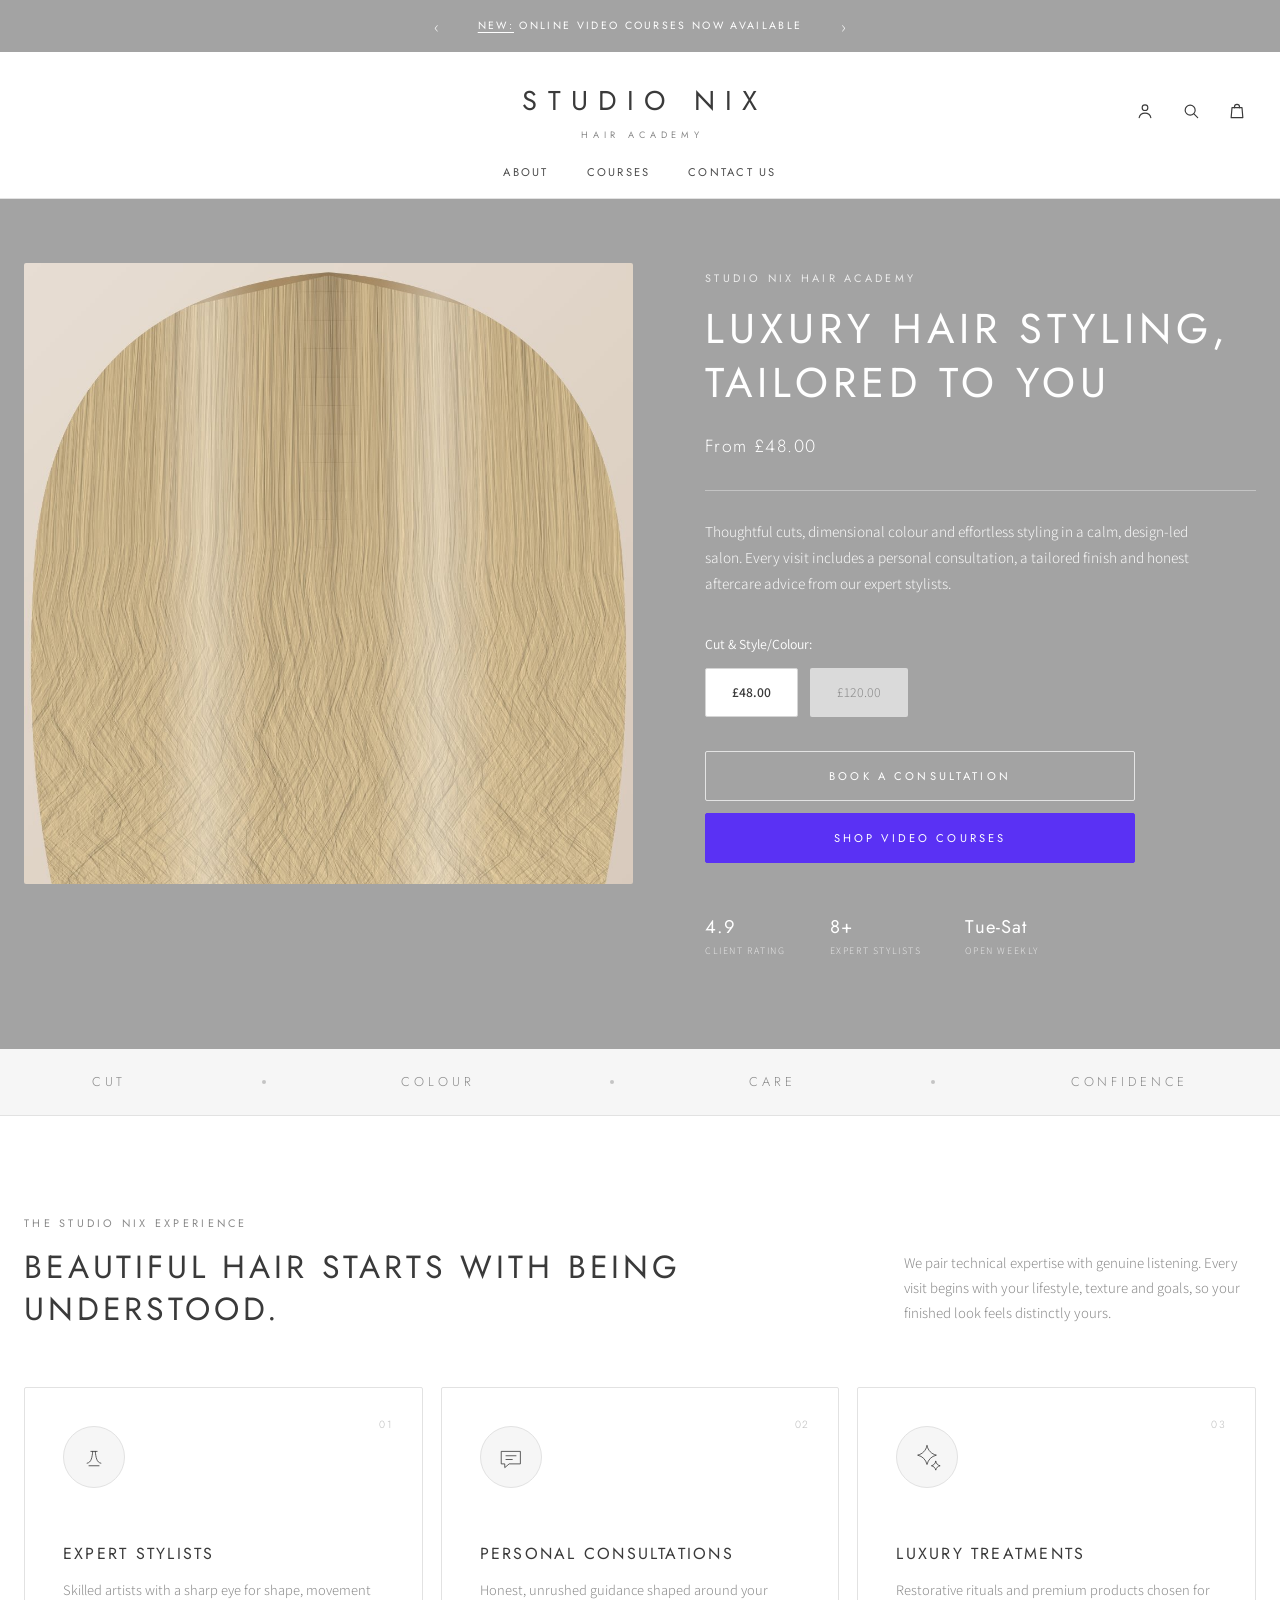
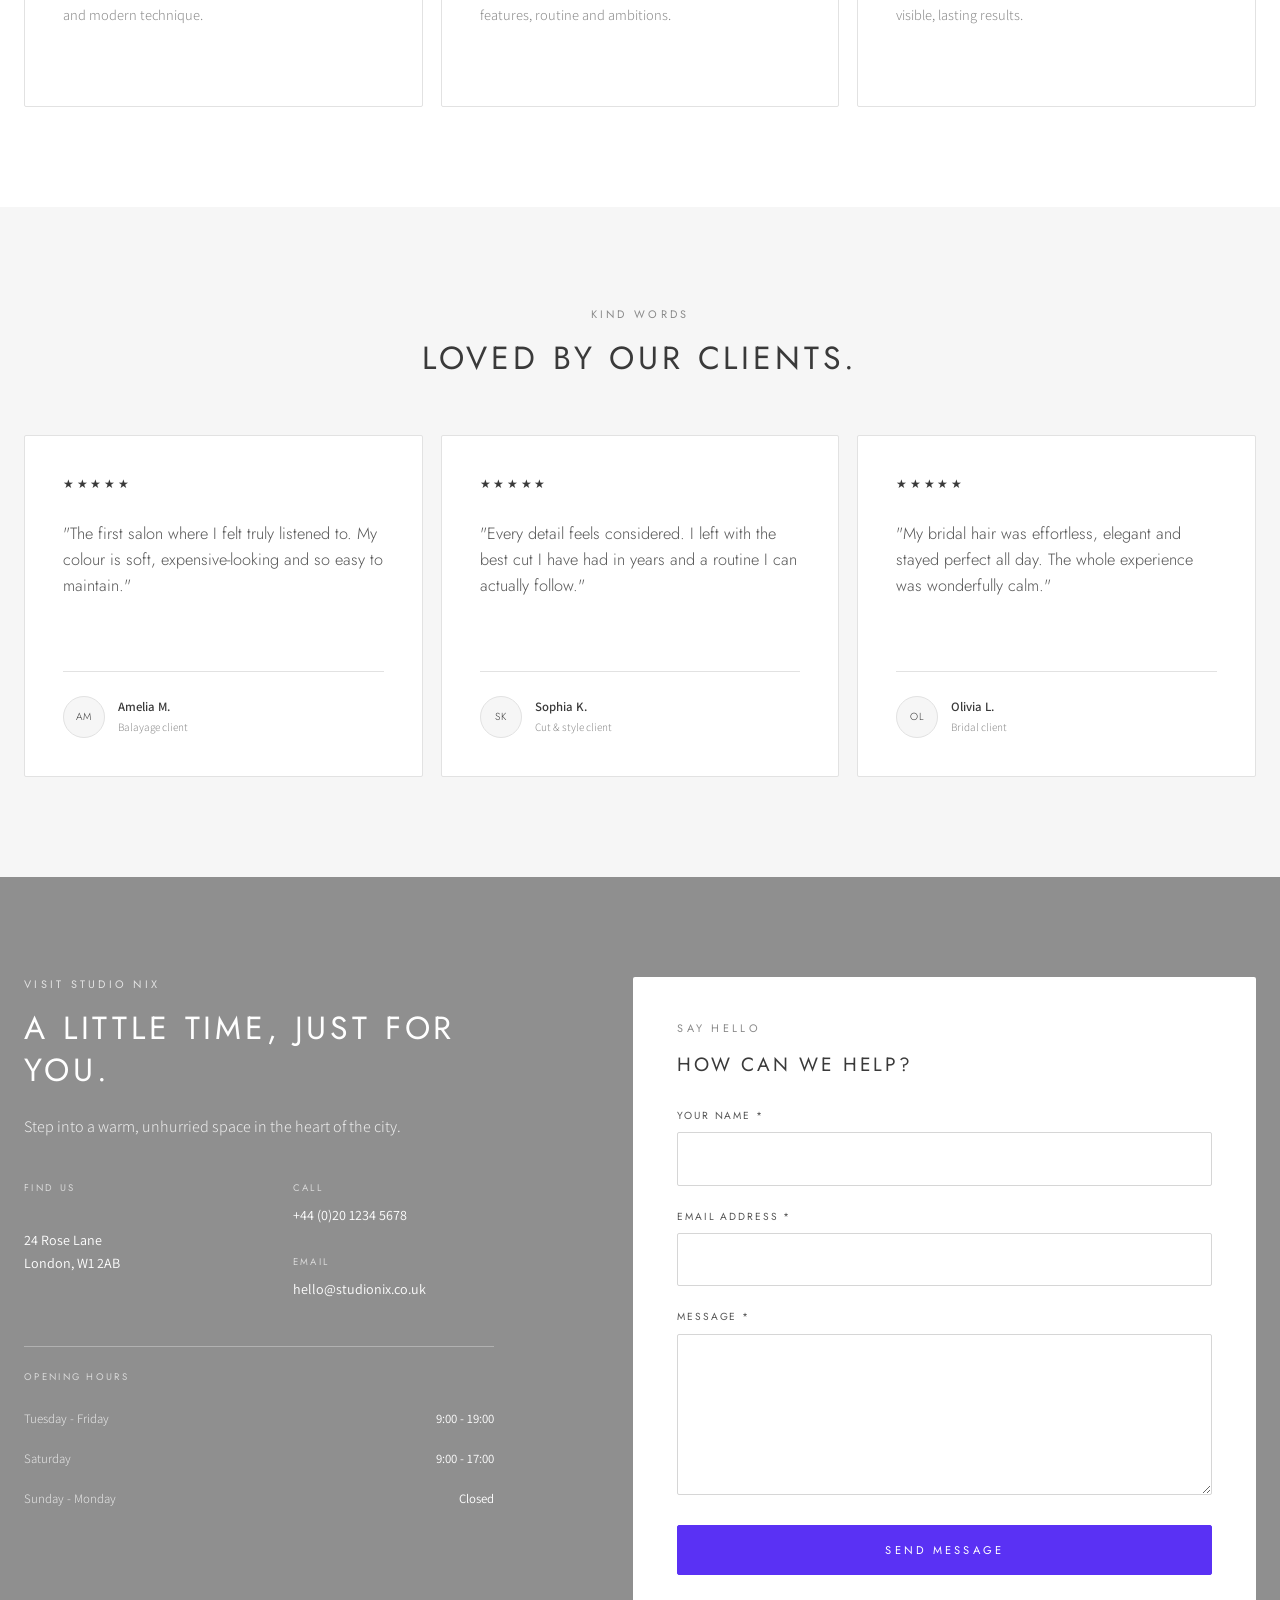
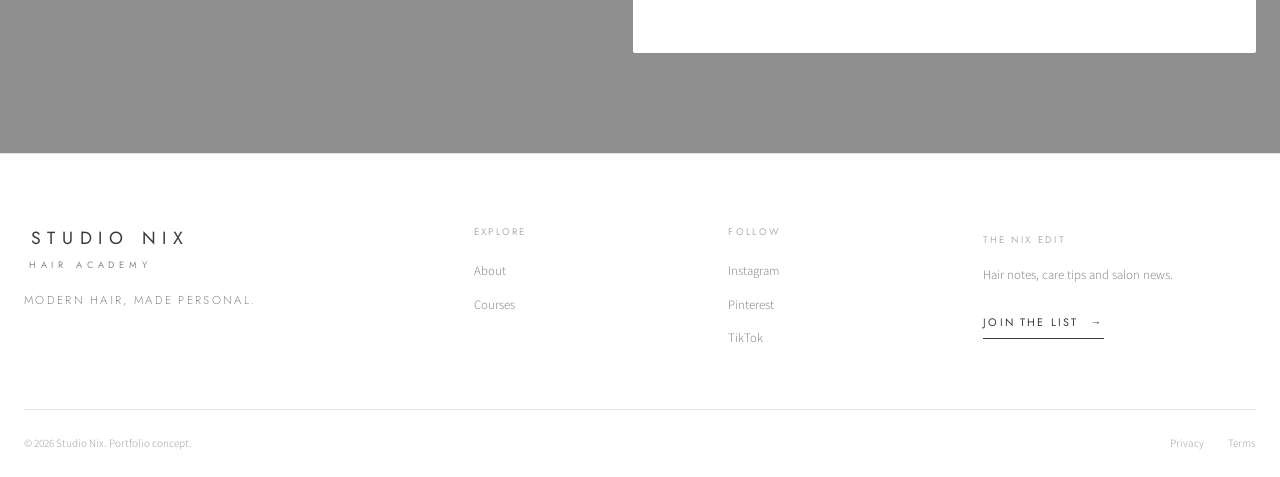
==== commit fe0c3e07: "Replace all site images and remove the Our Work gallery section - New hair image set in assets/: blo" ====
--- a/index.html
+++ b/index.html
@@ -47,7 +47,6 @@
     <nav class="navbar container" aria-label="Main navigation">
       <div class="nav-menu" id="nav-menu">
         <a href="#about">About</a>
-        <a href="#gallery">Our Work</a>
         <a href="courses.html">Courses</a>
         <a href="#contact">Contact Us</a>
       </div>
@@ -58,7 +57,7 @@
     <section class="hero" id="home" aria-labelledby="hero-title">
       <div class="container hero-layout">
         <div class="hero-media">
-          <img class="hero-image" src="assets/silver-hair.jpg" alt="Sleek silver-white hair falling straight past the shoulders">
+          <img class="hero-image" src="assets/hair-blonde-waves.jpg" alt="Soft blonde waves falling past the shoulders, styled in the salon">
         </div>
         <div class="hero-content">
           <p class="eyebrow">Studio Nix Hair Academy</p>
@@ -74,7 +73,7 @@
             </div>
           </div>
           <div class="hero-actions">
-            <a class="button button-outline button-wide" href="#gallery">View our work</a>
+            <a class="button button-outline button-wide" href="#contact">Book a consultation</a>
             <a class="button button-accent button-wide" href="courses.html">Shop video courses</a>
           </div>
           <div class="hero-meta" aria-label="Salon highlights">
@@ -127,26 +126,6 @@
             <h3>Luxury treatments</h3>
             <p>Restorative rituals and premium products chosen for visible, lasting results.</p>
           </article>
-        </div>
-      </div>
-    </section>
-
-    <section class="section gallery" id="gallery">
-      <div class="container">
-        <div class="section-heading split-heading reveal">
-          <div>
-            <p class="eyebrow">Recent work</p>
-            <h2>Made at <em>Studio Nix.</em></h2>
-          </div>
-          <p>Real inspiration for your next appointment, from subtle shape shifts to complete transformations.</p>
-        </div>
-        <div class="gallery-grid">
-          <article class="gallery-card gallery-one reveal"><div><span>Colour</span><h3>Blonde balayage</h3></div></article>
-          <article class="gallery-card gallery-two reveal"><div><span>Gloss</span><h3>Glossy brunette</h3></div></article>
-          <article class="gallery-card gallery-three reveal"><div><span>Texture</span><h3>Curly cut</h3></div></article>
-          <article class="gallery-card gallery-four reveal"><div><span>Occasion</span><h3>Bridal updo</h3></div></article>
-          <article class="gallery-card gallery-five reveal"><div><span>Cut</span><h3>Short bob</h3></div></article>
-          <article class="gallery-card gallery-six reveal"><div><span>Length</span><h3>Hair extensions</h3></div></article>
         </div>
       </div>
     </section>
@@ -230,7 +209,6 @@
       <div class="footer-links">
         <span>Explore</span>
         <a href="#about">About</a>
-        <a href="#gallery">Gallery</a>
         <a href="courses.html">Courses</a>
       </div>
       <div class="footer-links">
--- a/styles.css
+++ b/styles.css
@@ -764,100 +764,6 @@
   color: var(--white);
 }
 
-/* Gallery */
-.gallery {
-  background: var(--paper);
-}
-
-.gallery-grid {
-  display: grid;
-  grid-auto-rows: 260px;
-  grid-template-columns: repeat(12, 1fr);
-  gap: 14px;
-}
-
-.gallery-card {
-  position: relative;
-  overflow: hidden;
-  border-radius: var(--radius);
-  background-image: linear-gradient(0deg, rgba(40, 40, 40, 0.72), rgba(40, 40, 40, 0.02) 65%), url("assets/salon-hero.png");
-  background-repeat: no-repeat;
-  background-size: auto, 220%;
-  filter: saturate(0.35);
-  transition: filter 450ms ease, background-size 650ms ease;
-}
-
-.gallery-card::after {
-  position: absolute;
-  inset: 12px;
-  border: 1px solid rgba(255, 255, 255, 0.35);
-  border-radius: var(--radius);
-  content: "";
-  opacity: 0;
-  transition: opacity var(--transition);
-}
-
-.gallery-card:hover {
-  background-size: auto, 235%;
-  filter: saturate(0.75);
-}
-
-.gallery-card:hover::after {
-  opacity: 1;
-}
-
-.gallery-card div {
-  position: absolute;
-  z-index: 2;
-  right: 26px;
-  bottom: 24px;
-  left: 26px;
-  color: var(--white);
-}
-
-.gallery-card span {
-  font-family: var(--font-display);
-  font-size: 0.56rem;
-  letter-spacing: 0.24em;
-  text-transform: uppercase;
-}
-
-.gallery-card h3 {
-  margin-top: 6px;
-  color: var(--white);
-}
-
-.gallery-one {
-  grid-column: span 5;
-  grid-row: span 2;
-  background-position: center, 73% center;
-}
-
-.gallery-two {
-  grid-column: span 4;
-  background-position: center, 79% 24%;
-}
-
-.gallery-three {
-  grid-column: span 3;
-  background-position: center, 69% 44%;
-}
-
-.gallery-four {
-  grid-column: span 3;
-  background-position: center, 88% 68%;
-}
-
-.gallery-five {
-  grid-column: span 4;
-  background-position: center, 74% 35%;
-}
-
-.gallery-six {
-  grid-column: span 7;
-  background-position: center, 84% 53%;
-}
-
 /* Testimonials */
 .testimonials {
   background: var(--soft);
@@ -1289,21 +1195,6 @@
     grid-template-columns: 1fr;
   }
 
-  .gallery-grid {
-    grid-auto-rows: 280px;
-    grid-template-columns: repeat(2, 1fr);
-  }
-
-  .gallery-card {
-    grid-column: span 1;
-    grid-row: span 1;
-  }
-
-  .gallery-one,
-  .gallery-six {
-    grid-column: span 2;
-  }
-
   .contact-info {
     padding-bottom: 20px;
   }
@@ -1372,17 +1263,6 @@
 
   .full-width {
     grid-column: auto;
-  }
-
-  .gallery-grid {
-    grid-auto-rows: 320px;
-    grid-template-columns: 1fr;
-  }
-
-  .gallery-card,
-  .gallery-one,
-  .gallery-six {
-    grid-column: 1;
   }
 
   .testimonial-card blockquote {
@@ -1559,18 +1439,24 @@
 .course-thumb {
   position: relative;
   height: 210px;
-  background-image: linear-gradient(0deg, rgba(40, 40, 40, 0.35), rgba(40, 40, 40, 0.02) 60%), url("assets/salon-hero.png");
+  background-position: center;
   background-repeat: no-repeat;
-  background-size: auto, 240%;
-  filter: saturate(0.35);
-}
-
-.thumb-one { background-position: center, 72% 20%; }
-.thumb-two { background-position: center, 80% 35%; }
-.thumb-three { background-position: center, 65% 50%; }
-.thumb-four { background-position: center, 88% 60%; }
-.thumb-five { background-position: center, 75% 30%; }
-.thumb-six { background-position: center, 84% 45%; }
+  background-size: cover;
+}
+
+.course-thumb::before {
+  position: absolute;
+  inset: 0;
+  background: linear-gradient(0deg, rgba(40, 40, 40, 0.35), rgba(40, 40, 40, 0.02) 60%);
+  content: "";
+}
+
+.thumb-one { background-image: url("assets/hair-blonde-waves.jpg"); }
+.thumb-two { background-image: url("assets/hair-silver-lob.jpg"); }
+.thumb-three { background-image: url("assets/hair-blonde-profile.jpg"); }
+.thumb-four { background-image: url("assets/hair-silver-straight.jpg"); }
+.thumb-five { background-image: url("assets/hair-platinum-long.jpg"); }
+.thumb-six { background-image: url("assets/hair-blonde-waves.jpg"); background-position: center 80%; }
 
 .course-body {
   display: flex;
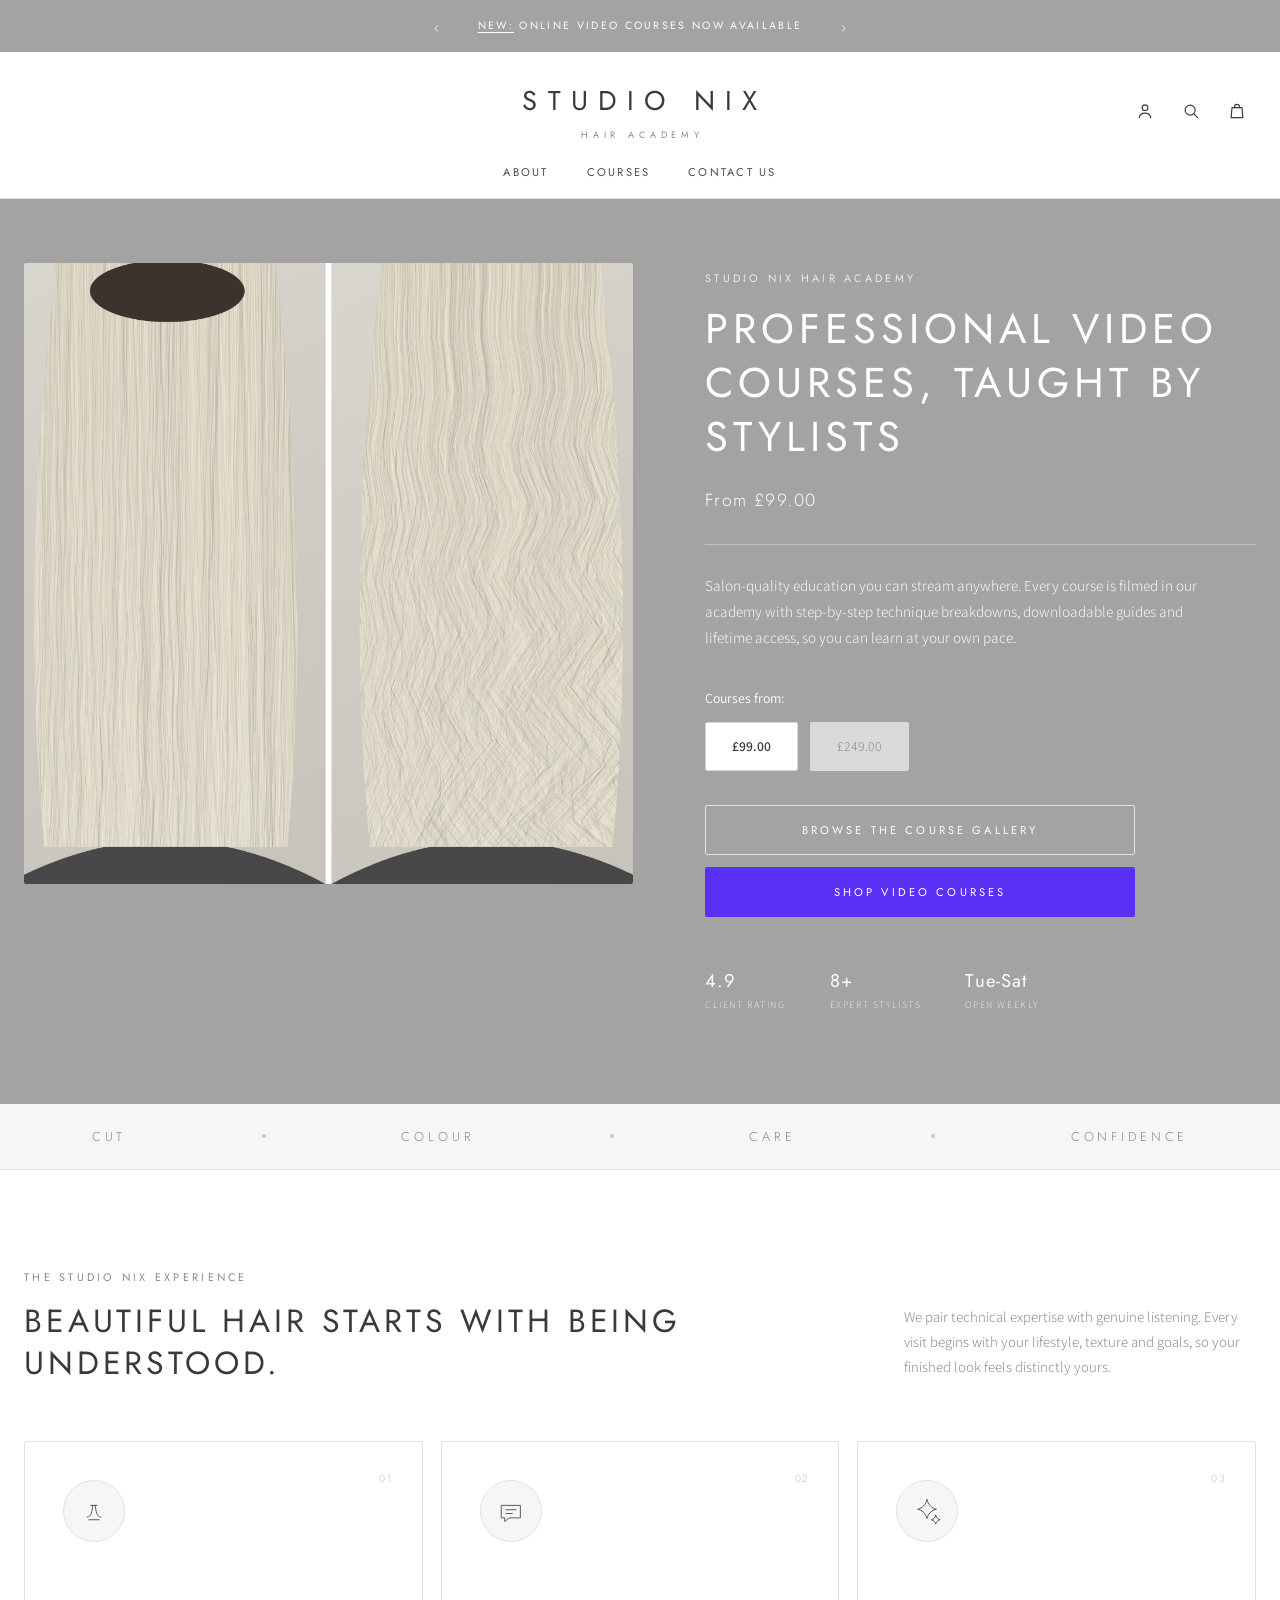
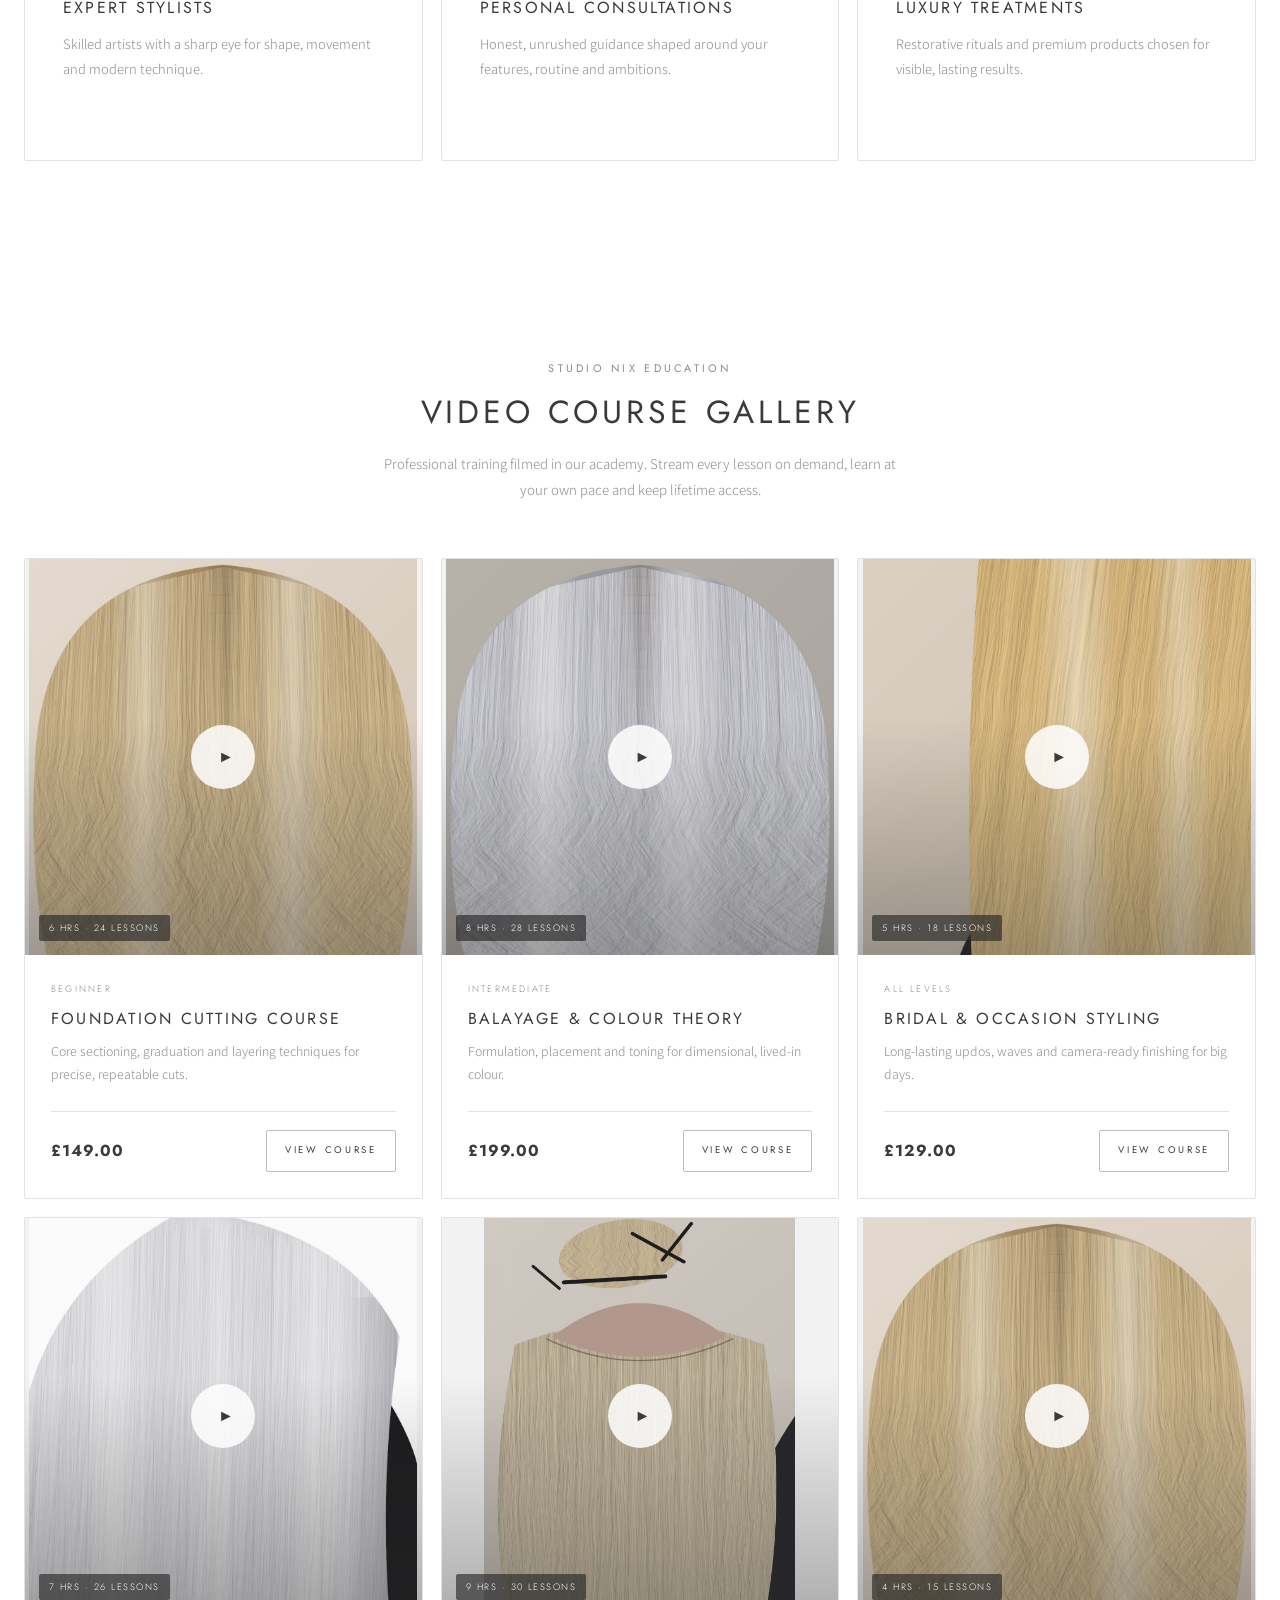
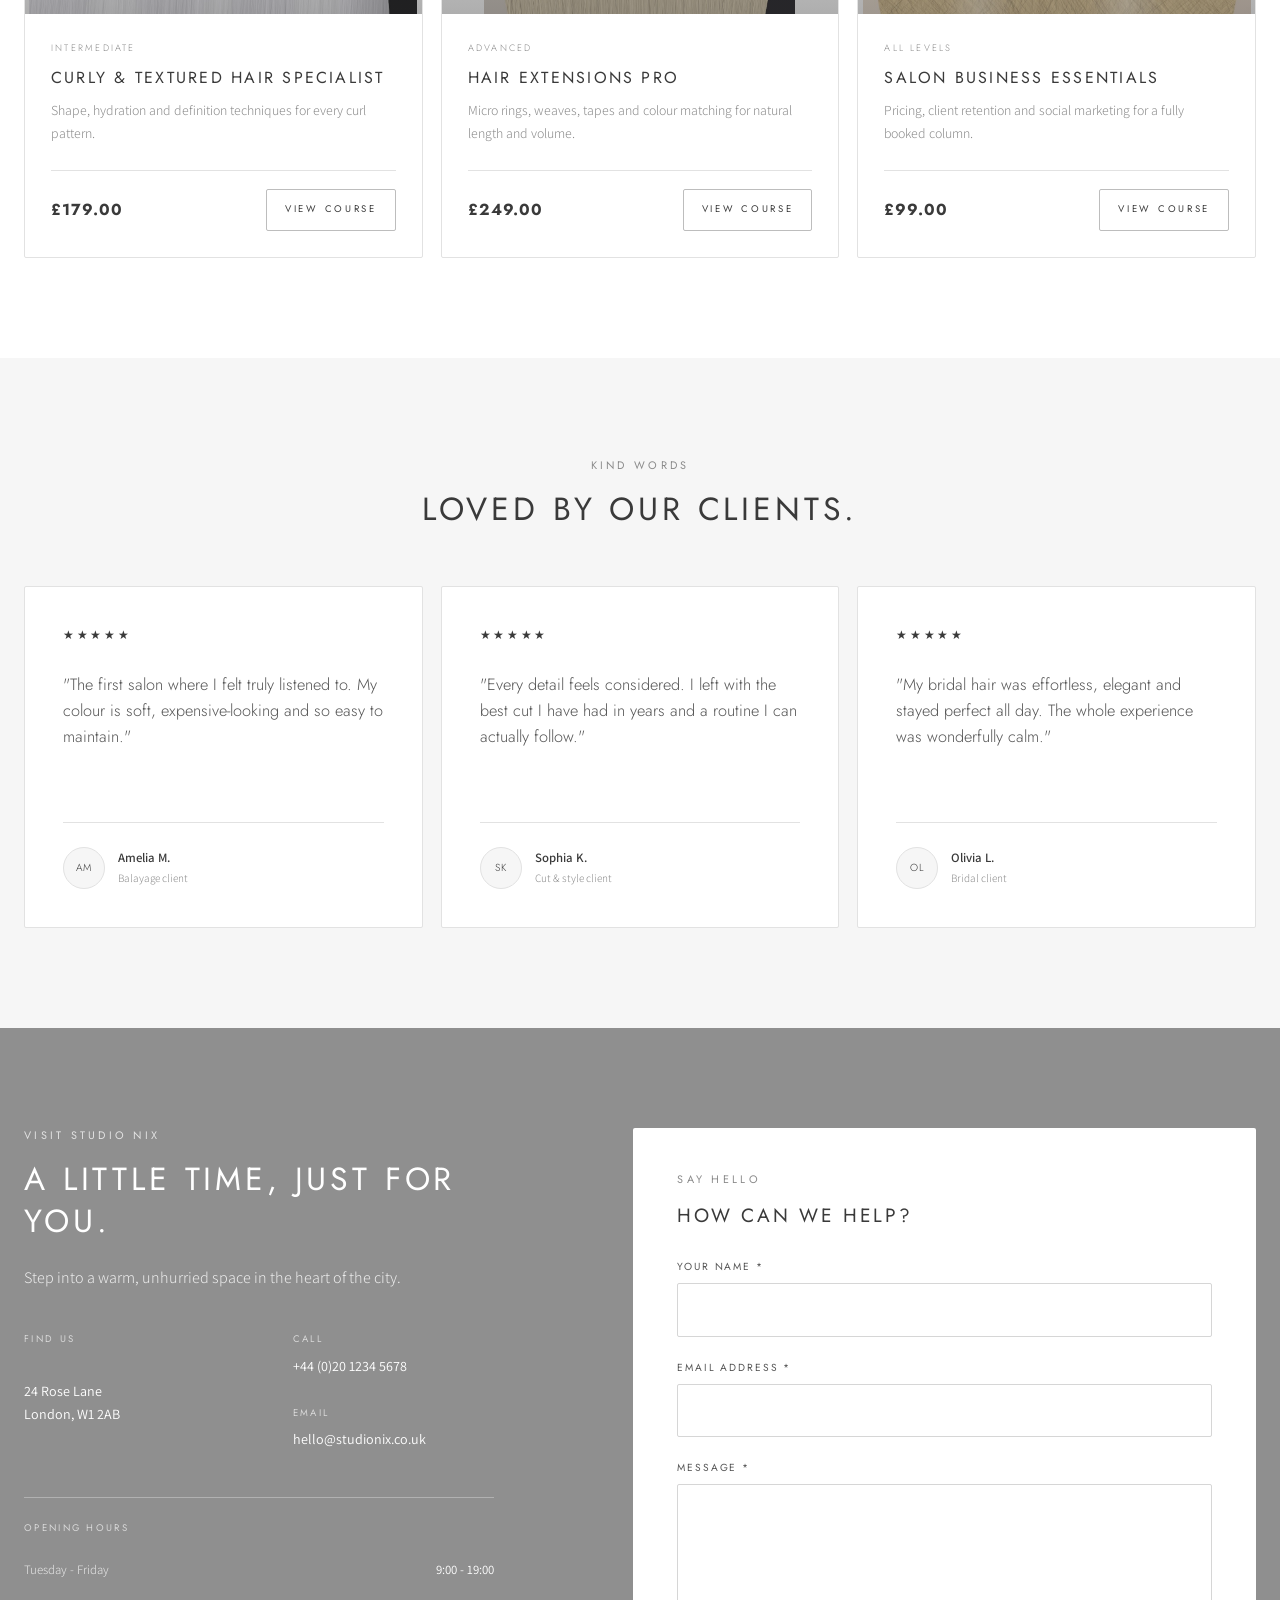
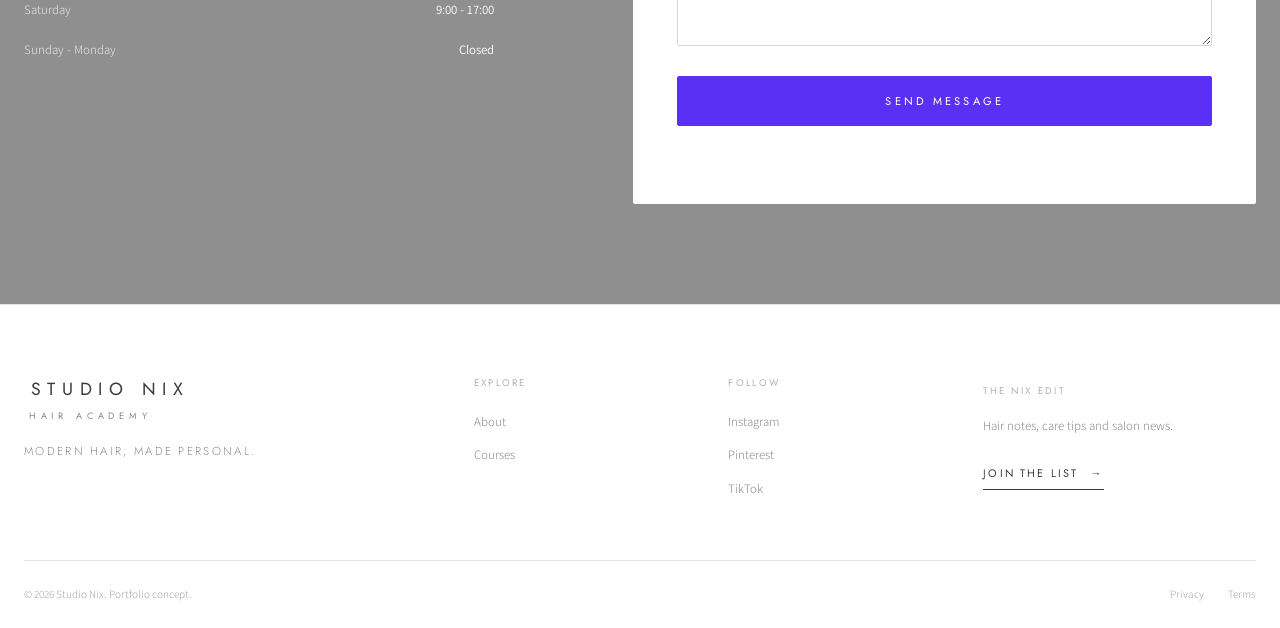
==== commit 2f89647a: "Feature video courses on the home hero and add course gallery section - Replace the salon-styling he" ====
--- a/index.html
+++ b/index.html
@@ -57,23 +57,23 @@
     <section class="hero" id="home" aria-labelledby="hero-title">
       <div class="container hero-layout">
         <div class="hero-media">
-          <img class="hero-image" src="assets/hair-blonde-waves.jpg" alt="Soft blonde waves falling past the shoulders, styled in the salon">
+          <img class="hero-image" src="assets/hair-before-after.jpg" alt="Before and after of a platinum blonde extensions transformation">
         </div>
         <div class="hero-content">
           <p class="eyebrow">Studio Nix Hair Academy</p>
-          <h1 id="hero-title">Luxury hair styling, tailored to you</h1>
-          <p class="hero-price">From &pound;48.00</p>
+          <h1 id="hero-title">Professional video courses, taught by stylists</h1>
+          <p class="hero-price">From &pound;99.00</p>
           <hr class="hero-rule">
-          <p class="hero-copy">Thoughtful cuts, dimensional colour and effortless styling in a calm, design-led salon. Every visit includes a personal consultation, a tailored finish and honest aftercare advice from our expert stylists.</p>
+          <p class="hero-copy">Salon-quality education you can stream anywhere. Every course is filmed in our academy with step-by-step technique breakdowns, downloadable guides and lifetime access, so you can learn at your own pace.</p>
           <div class="hero-options">
-            <span class="option-label">Cut &amp; Style/Colour:</span>
+            <span class="option-label">Courses from:</span>
             <div class="option-pills">
-              <a class="pill is-active" href="#contact">&pound;48.00</a>
-              <a class="pill" href="#contact">&pound;120.00</a>
+              <a class="pill is-active" href="courses.html">&pound;99.00</a>
+              <a class="pill" href="courses.html">&pound;249.00</a>
             </div>
           </div>
           <div class="hero-actions">
-            <a class="button button-outline button-wide" href="#contact">Book a consultation</a>
+            <a class="button button-outline button-wide" href="#courses-gallery">Browse the course gallery</a>
             <a class="button button-accent button-wide" href="courses.html">Shop video courses</a>
           </div>
           <div class="hero-meta" aria-label="Salon highlights">
@@ -125,6 +125,114 @@
             </div>
             <h3>Luxury treatments</h3>
             <p>Restorative rituals and premium products chosen for visible, lasting results.</p>
+          </article>
+        </div>
+      </div>
+    </section>
+
+    <section class="section courses" id="courses-gallery">
+      <div class="container">
+        <div class="section-heading centered reveal">
+          <p class="eyebrow">Studio Nix Education</p>
+          <h2>Video course gallery</h2>
+          <p>Professional training filmed in our academy. Stream every lesson on demand, learn at your own pace and keep lifetime access.</p>
+        </div>
+
+        <div class="course-grid">
+          <article class="course-card reveal">
+            <div class="course-thumb thumb-one">
+              <span class="play-badge" aria-hidden="true">&#9658;</span>
+              <span class="thumb-meta">6 hrs &middot; 24 lessons</span>
+            </div>
+            <div class="course-body">
+              <span class="course-level">Beginner</span>
+              <h3>Foundation Cutting Course</h3>
+              <p>Core sectioning, graduation and layering techniques for precise, repeatable cuts.</p>
+              <div class="course-foot">
+                <strong class="course-price">&pound;149.00</strong>
+                <a class="button button-outline course-view" href="courses.html">View course</a>
+              </div>
+            </div>
+          </article>
+
+          <article class="course-card reveal">
+            <div class="course-thumb thumb-two">
+              <span class="play-badge" aria-hidden="true">&#9658;</span>
+              <span class="thumb-meta">8 hrs &middot; 28 lessons</span>
+            </div>
+            <div class="course-body">
+              <span class="course-level">Intermediate</span>
+              <h3>Balayage &amp; Colour Theory</h3>
+              <p>Formulation, placement and toning for dimensional, lived-in colour.</p>
+              <div class="course-foot">
+                <strong class="course-price">&pound;199.00</strong>
+                <a class="button button-outline course-view" href="courses.html">View course</a>
+              </div>
+            </div>
+          </article>
+
+          <article class="course-card reveal">
+            <div class="course-thumb thumb-three">
+              <span class="play-badge" aria-hidden="true">&#9658;</span>
+              <span class="thumb-meta">5 hrs &middot; 18 lessons</span>
+            </div>
+            <div class="course-body">
+              <span class="course-level">All levels</span>
+              <h3>Bridal &amp; Occasion Styling</h3>
+              <p>Long-lasting updos, waves and camera-ready finishing for big days.</p>
+              <div class="course-foot">
+                <strong class="course-price">&pound;129.00</strong>
+                <a class="button button-outline course-view" href="courses.html">View course</a>
+              </div>
+            </div>
+          </article>
+
+          <article class="course-card reveal">
+            <div class="course-thumb thumb-four">
+              <span class="play-badge" aria-hidden="true">&#9658;</span>
+              <span class="thumb-meta">7 hrs &middot; 26 lessons</span>
+            </div>
+            <div class="course-body">
+              <span class="course-level">Intermediate</span>
+              <h3>Curly &amp; Textured Hair Specialist</h3>
+              <p>Shape, hydration and definition techniques for every curl pattern.</p>
+              <div class="course-foot">
+                <strong class="course-price">&pound;179.00</strong>
+                <a class="button button-outline course-view" href="courses.html">View course</a>
+              </div>
+            </div>
+          </article>
+
+          <article class="course-card reveal">
+            <div class="course-thumb thumb-five">
+              <span class="play-badge" aria-hidden="true">&#9658;</span>
+              <span class="thumb-meta">9 hrs &middot; 30 lessons</span>
+            </div>
+            <div class="course-body">
+              <span class="course-level">Advanced</span>
+              <h3>Hair Extensions Pro</h3>
+              <p>Micro rings, weaves, tapes and colour matching for natural length and volume.</p>
+              <div class="course-foot">
+                <strong class="course-price">&pound;249.00</strong>
+                <a class="button button-outline course-view" href="courses.html">View course</a>
+              </div>
+            </div>
+          </article>
+
+          <article class="course-card reveal">
+            <div class="course-thumb thumb-six">
+              <span class="play-badge" aria-hidden="true">&#9658;</span>
+              <span class="thumb-meta">4 hrs &middot; 15 lessons</span>
+            </div>
+            <div class="course-body">
+              <span class="course-level">All levels</span>
+              <h3>Salon Business Essentials</h3>
+              <p>Pricing, client retention and social marketing for a fully booked column.</p>
+              <div class="course-foot">
+                <strong class="course-price">&pound;99.00</strong>
+                <a class="button button-outline course-view" href="courses.html">View course</a>
+              </div>
+            </div>
           </article>
         </div>
       </div>
--- a/styles.css
+++ b/styles.css
@@ -1438,10 +1438,11 @@
 
 .course-thumb {
   position: relative;
-  height: 210px;
+  aspect-ratio: 1 / 1;
+  background-color: var(--soft);
   background-position: center;
   background-repeat: no-repeat;
-  background-size: cover;
+  background-size: contain;
 }
 
 .course-thumb::before {
@@ -1455,8 +1456,8 @@
 .thumb-two { background-image: url("assets/hair-silver-lob.jpg"); }
 .thumb-three { background-image: url("assets/hair-blonde-profile.jpg"); }
 .thumb-four { background-image: url("assets/hair-silver-straight.jpg"); }
-.thumb-five { background-image: url("assets/hair-platinum-long.jpg"); }
-.thumb-six { background-image: url("assets/hair-blonde-waves.jpg"); background-position: center 80%; }
+.thumb-five { background-image: url("assets/hair-extensions-fitting.jpg"); }
+.thumb-six { background-image: url("assets/hair-blonde-waves.jpg"); }
 
 .course-body {
   display: flex;
@@ -1501,7 +1502,8 @@
   letter-spacing: 0.06em;
 }
 
-.course-add {
+.course-add,
+.course-view {
   min-height: 42px;
   padding: 9px 18px;
   font-size: 0.6rem;
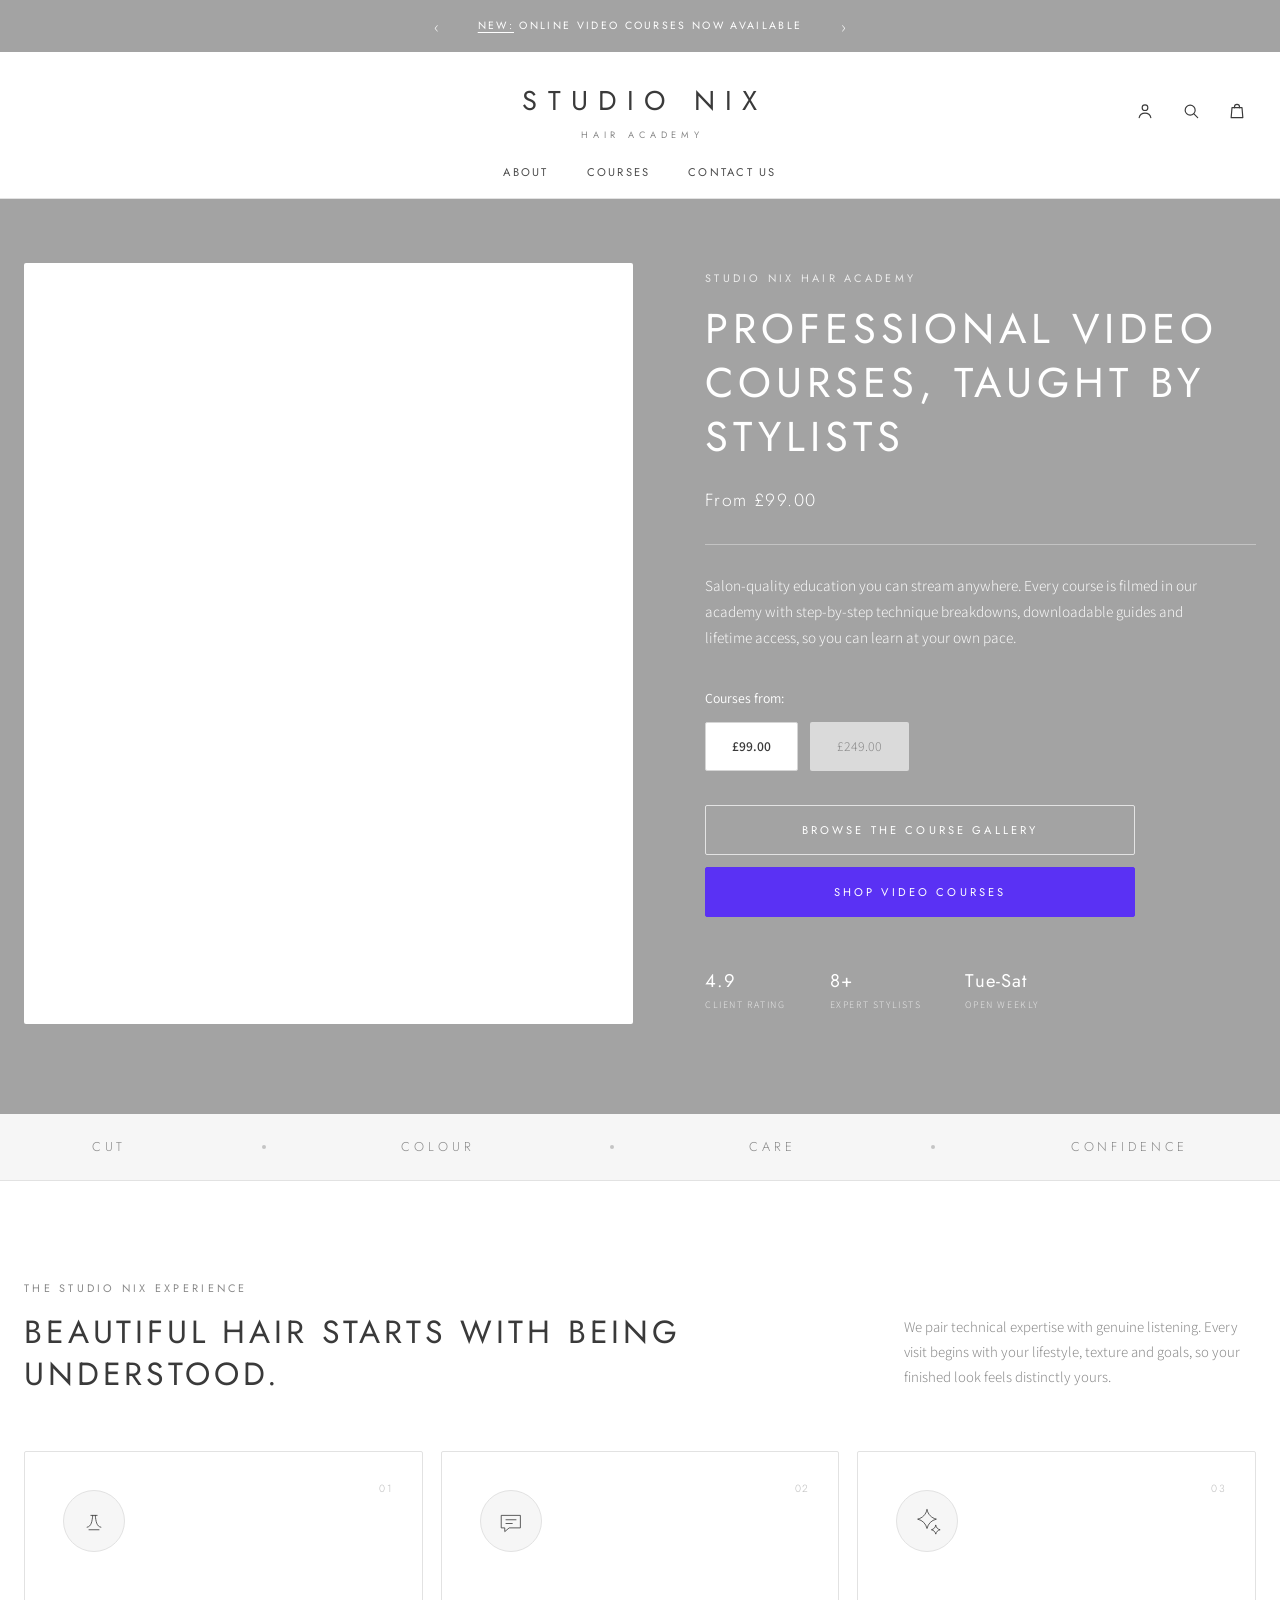
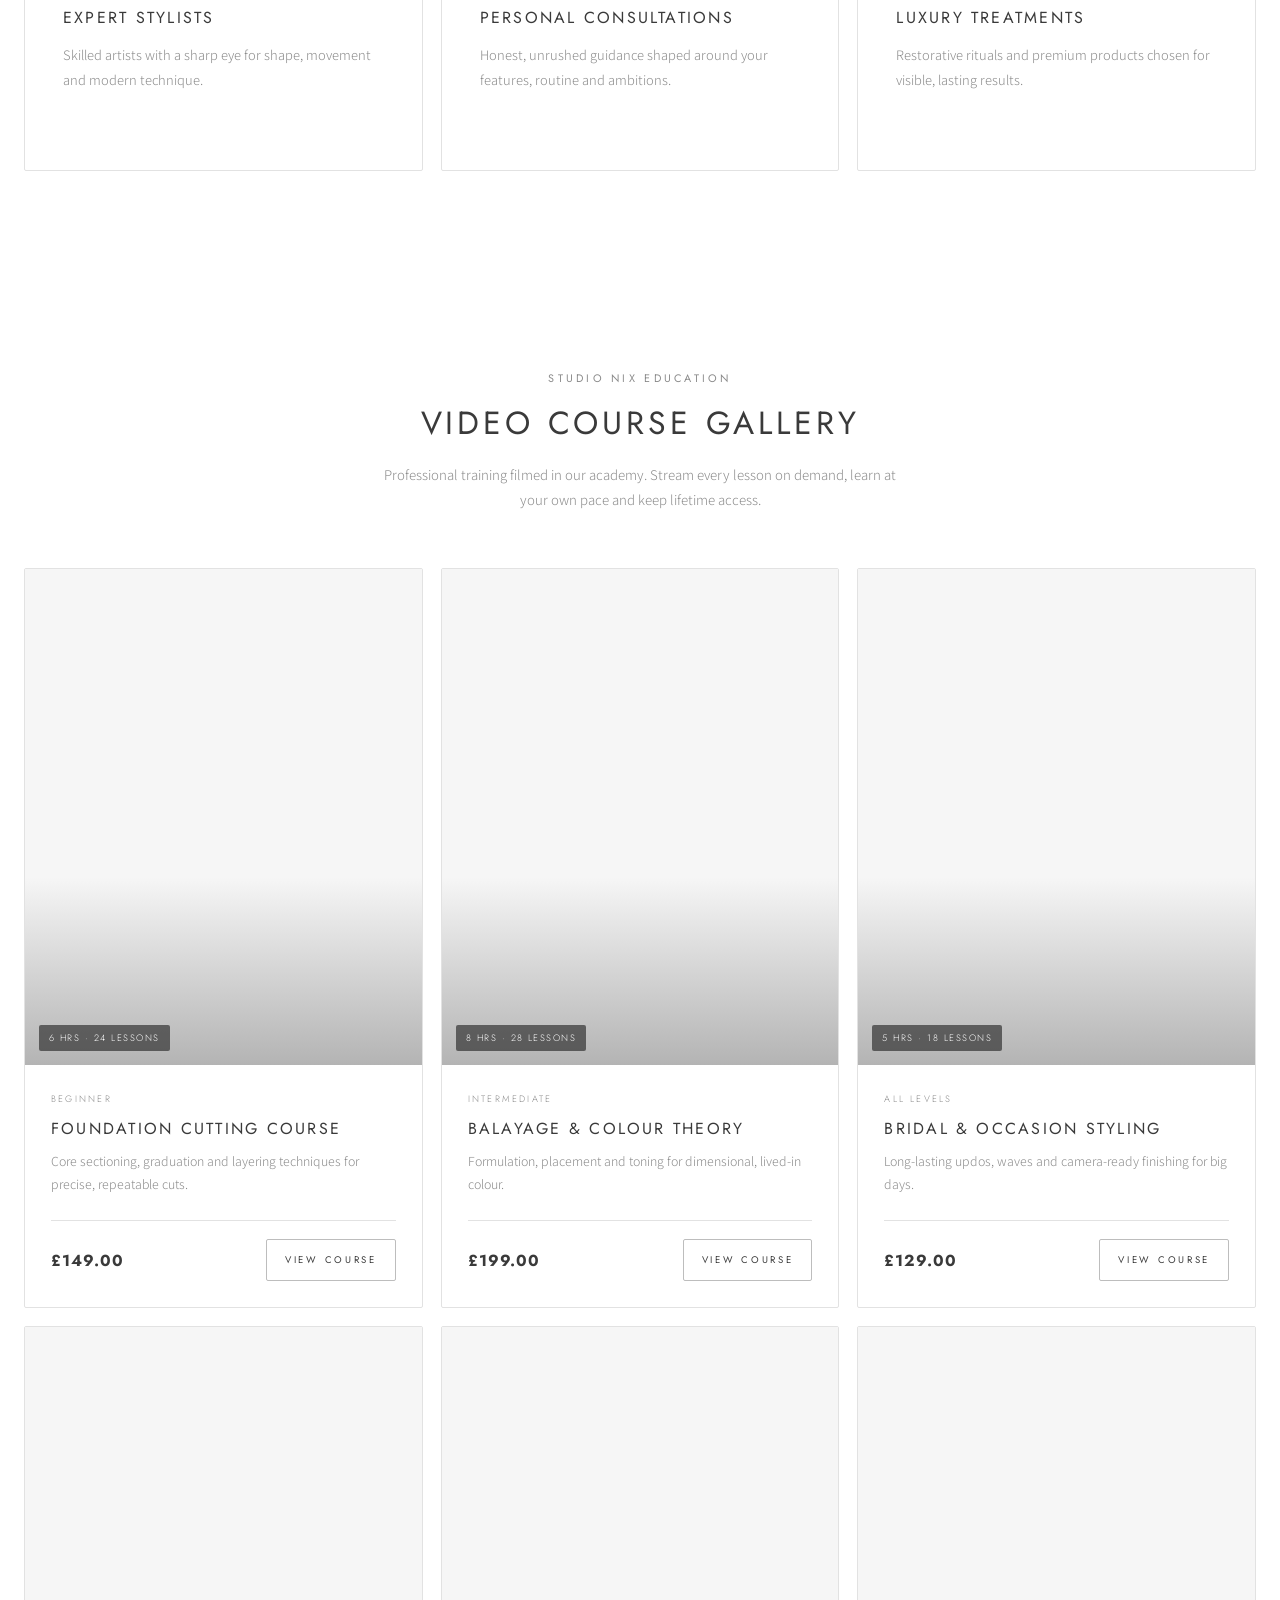
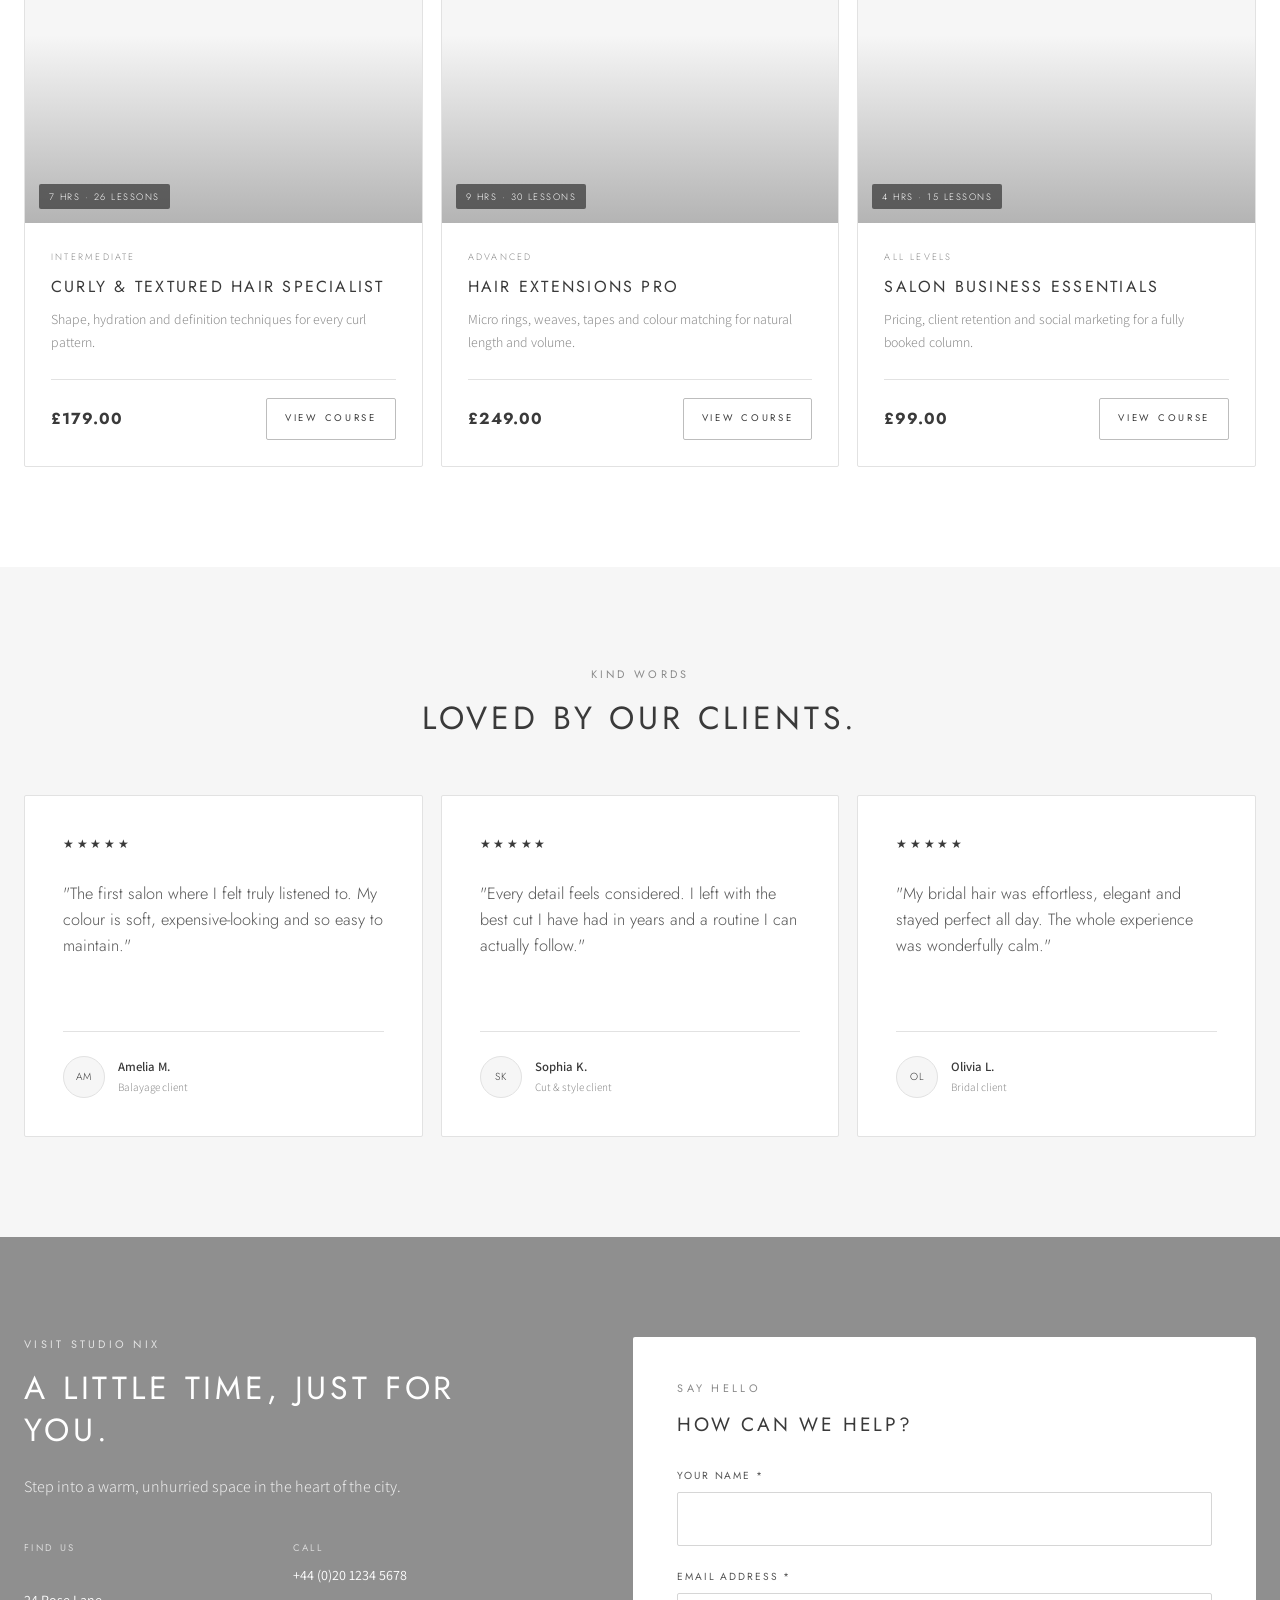
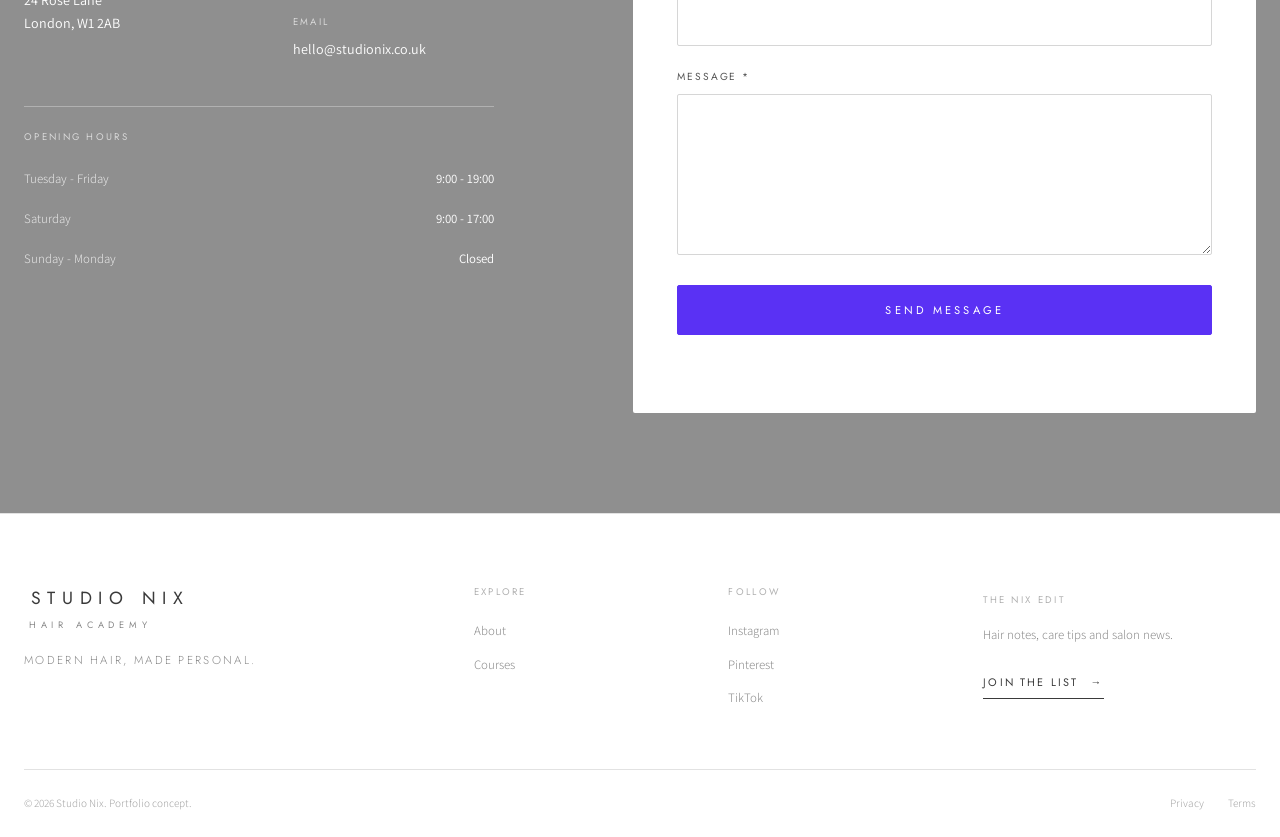
==== commit b37caa04: "Replace all imagery with the salon video - Add assets/blonde-hair-salon.mp4 (3s, 1080x1350) supplied" ====
--- a/index.html
+++ b/index.html
@@ -15,7 +15,7 @@
 
   <div class="announcement-bar">
     <button class="announce-arrow" id="announce-prev" type="button" aria-label="Previous announcement">&#8249;</button>
-    <a href="courses.html" id="announce-message"><u>New:</u> online video courses now available</a>
+    <a href="courses.html" id="announce-message" aria-live="polite" aria-atomic="true"><u>New:</u> online video courses now available</a>
     <button class="announce-arrow" id="announce-next" type="button" aria-label="Next announcement">&#8250;</button>
   </div>
 
@@ -57,7 +57,7 @@
     <section class="hero" id="home" aria-labelledby="hero-title">
       <div class="container hero-layout">
         <div class="hero-media">
-          <img class="hero-image" src="assets/hair-before-after.jpg" alt="Before and after of a platinum blonde extensions transformation">
+          <video class="hero-image" src="assets/blonde-hair-salon.mp4" autoplay muted loop playsinline aria-label="Blonde hair being styled in the Studio Nix salon"></video>
         </div>
         <div class="hero-content">
           <p class="eyebrow">Studio Nix Hair Academy</p>
@@ -140,8 +140,8 @@
 
         <div class="course-grid">
           <article class="course-card reveal">
-            <div class="course-thumb thumb-one">
-              <span class="play-badge" aria-hidden="true">&#9658;</span>
+            <div class="course-thumb">
+              <video class="thumb-video" src="assets/blonde-hair-salon.mp4" autoplay muted loop playsinline></video>
               <span class="thumb-meta">6 hrs &middot; 24 lessons</span>
             </div>
             <div class="course-body">
@@ -156,8 +156,8 @@
           </article>
 
           <article class="course-card reveal">
-            <div class="course-thumb thumb-two">
-              <span class="play-badge" aria-hidden="true">&#9658;</span>
+            <div class="course-thumb">
+              <video class="thumb-video" src="assets/blonde-hair-salon.mp4" autoplay muted loop playsinline></video>
               <span class="thumb-meta">8 hrs &middot; 28 lessons</span>
             </div>
             <div class="course-body">
@@ -172,8 +172,8 @@
           </article>
 
           <article class="course-card reveal">
-            <div class="course-thumb thumb-three">
-              <span class="play-badge" aria-hidden="true">&#9658;</span>
+            <div class="course-thumb">
+              <video class="thumb-video" src="assets/blonde-hair-salon.mp4" autoplay muted loop playsinline></video>
               <span class="thumb-meta">5 hrs &middot; 18 lessons</span>
             </div>
             <div class="course-body">
@@ -188,8 +188,8 @@
           </article>
 
           <article class="course-card reveal">
-            <div class="course-thumb thumb-four">
-              <span class="play-badge" aria-hidden="true">&#9658;</span>
+            <div class="course-thumb">
+              <video class="thumb-video" src="assets/blonde-hair-salon.mp4" autoplay muted loop playsinline></video>
               <span class="thumb-meta">7 hrs &middot; 26 lessons</span>
             </div>
             <div class="course-body">
@@ -204,8 +204,8 @@
           </article>
 
           <article class="course-card reveal">
-            <div class="course-thumb thumb-five">
-              <span class="play-badge" aria-hidden="true">&#9658;</span>
+            <div class="course-thumb">
+              <video class="thumb-video" src="assets/blonde-hair-salon.mp4" autoplay muted loop playsinline></video>
               <span class="thumb-meta">9 hrs &middot; 30 lessons</span>
             </div>
             <div class="course-body">
@@ -220,8 +220,8 @@
           </article>
 
           <article class="course-card reveal">
-            <div class="course-thumb thumb-six">
-              <span class="play-badge" aria-hidden="true">&#9658;</span>
+            <div class="course-thumb">
+              <video class="thumb-video" src="assets/blonde-hair-salon.mp4" autoplay muted loop playsinline></video>
               <span class="thumb-meta">4 hrs &middot; 15 lessons</span>
             </div>
             <div class="course-body">
--- a/styles.css
+++ b/styles.css
@@ -174,15 +174,13 @@
   outline-offset: 3px;
 }
 
-.button-outline,
-.button-dark {
+.button-outline {
   border-color: #bdbdbd;
   color: var(--ink);
   background: transparent;
 }
 
-.button-outline:hover,
-.button-dark:hover {
+.button-outline:hover {
   border-color: var(--ink);
 }
 
@@ -444,10 +442,11 @@
 }
 
 .hero-image {
+  display: block;
   width: 100%;
-  aspect-ratio: 1 / 1.02;
+  height: auto;
+  aspect-ratio: 1080 / 1350;
   object-fit: cover;
-  object-position: center;
 }
 
 .hero-content {
@@ -1331,25 +1330,9 @@
   text-align: left;
 }
 
-.play-badge {
-  position: absolute;
-  top: 50%;
-  left: 50%;
-  display: grid;
-  width: 64px;
-  height: 64px;
-  place-items: center;
-  padding-left: 5px;
-  transform: translate(-50%, -50%);
-  border-radius: 50%;
-  color: var(--ink);
-  background: rgba(255, 255, 255, 0.85);
-  font-size: 1rem;
-  pointer-events: none;
-}
-
 .thumb-meta {
   position: absolute;
+  z-index: 2;
   bottom: 14px;
   left: 14px;
   padding: 5px 10px;
@@ -1438,26 +1421,29 @@
 
 .course-thumb {
   position: relative;
-  aspect-ratio: 1 / 1;
+  overflow: hidden;
+  aspect-ratio: 1080 / 1350;
   background-color: var(--soft);
-  background-position: center;
-  background-repeat: no-repeat;
-  background-size: contain;
+}
+
+.thumb-video {
+  position: absolute;
+  inset: 0;
+  width: 100%;
+  height: 100%;
+  object-fit: cover;
 }
 
 .course-thumb::before {
   position: absolute;
-  inset: 0;
-  background: linear-gradient(0deg, rgba(40, 40, 40, 0.35), rgba(40, 40, 40, 0.02) 60%);
+  z-index: 1;
+  right: 0;
+  bottom: 0;
+  left: 0;
+  height: 38%;
+  background: linear-gradient(0deg, rgba(40, 40, 40, 0.32), rgba(40, 40, 40, 0));
   content: "";
 }
-
-.thumb-one { background-image: url("assets/hair-blonde-waves.jpg"); }
-.thumb-two { background-image: url("assets/hair-silver-lob.jpg"); }
-.thumb-three { background-image: url("assets/hair-blonde-profile.jpg"); }
-.thumb-four { background-image: url("assets/hair-silver-straight.jpg"); }
-.thumb-five { background-image: url("assets/hair-extensions-fitting.jpg"); }
-.thumb-six { background-image: url("assets/hair-blonde-waves.jpg"); }
 
 .course-body {
   display: flex;
